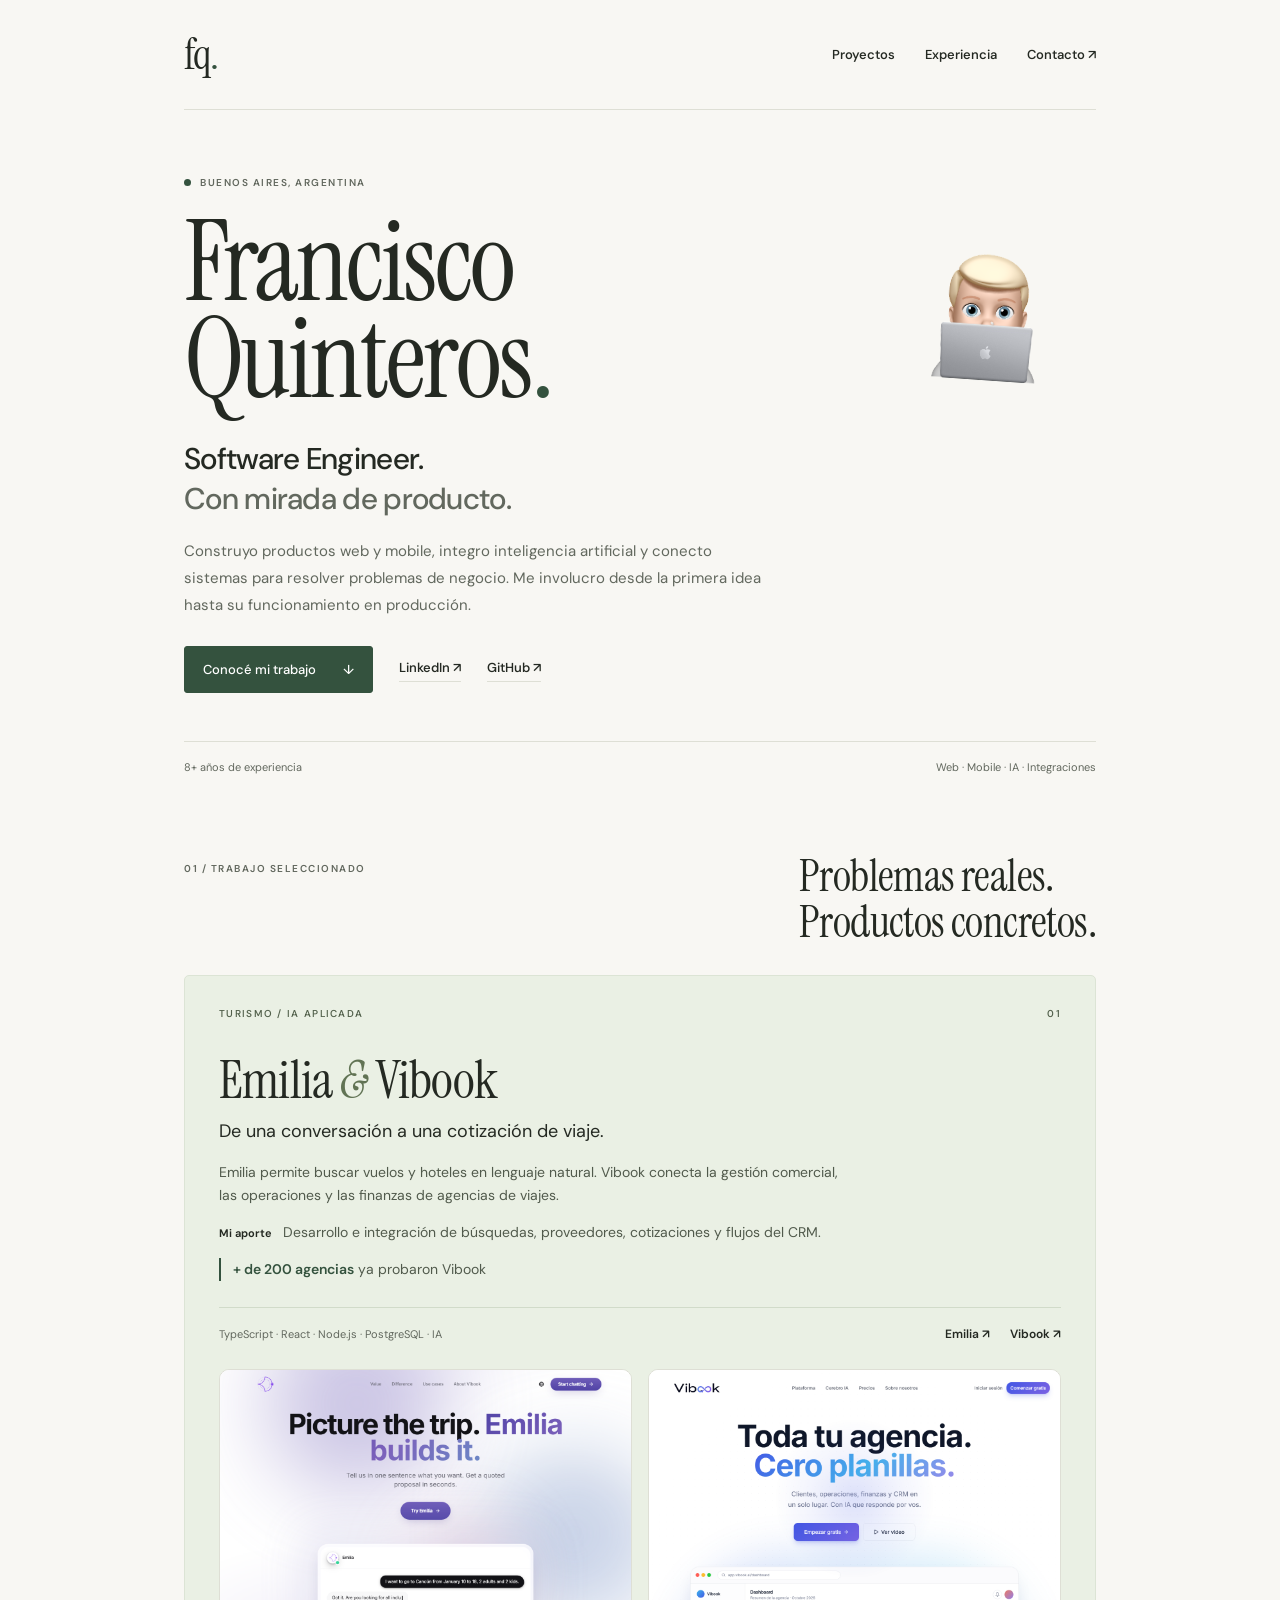
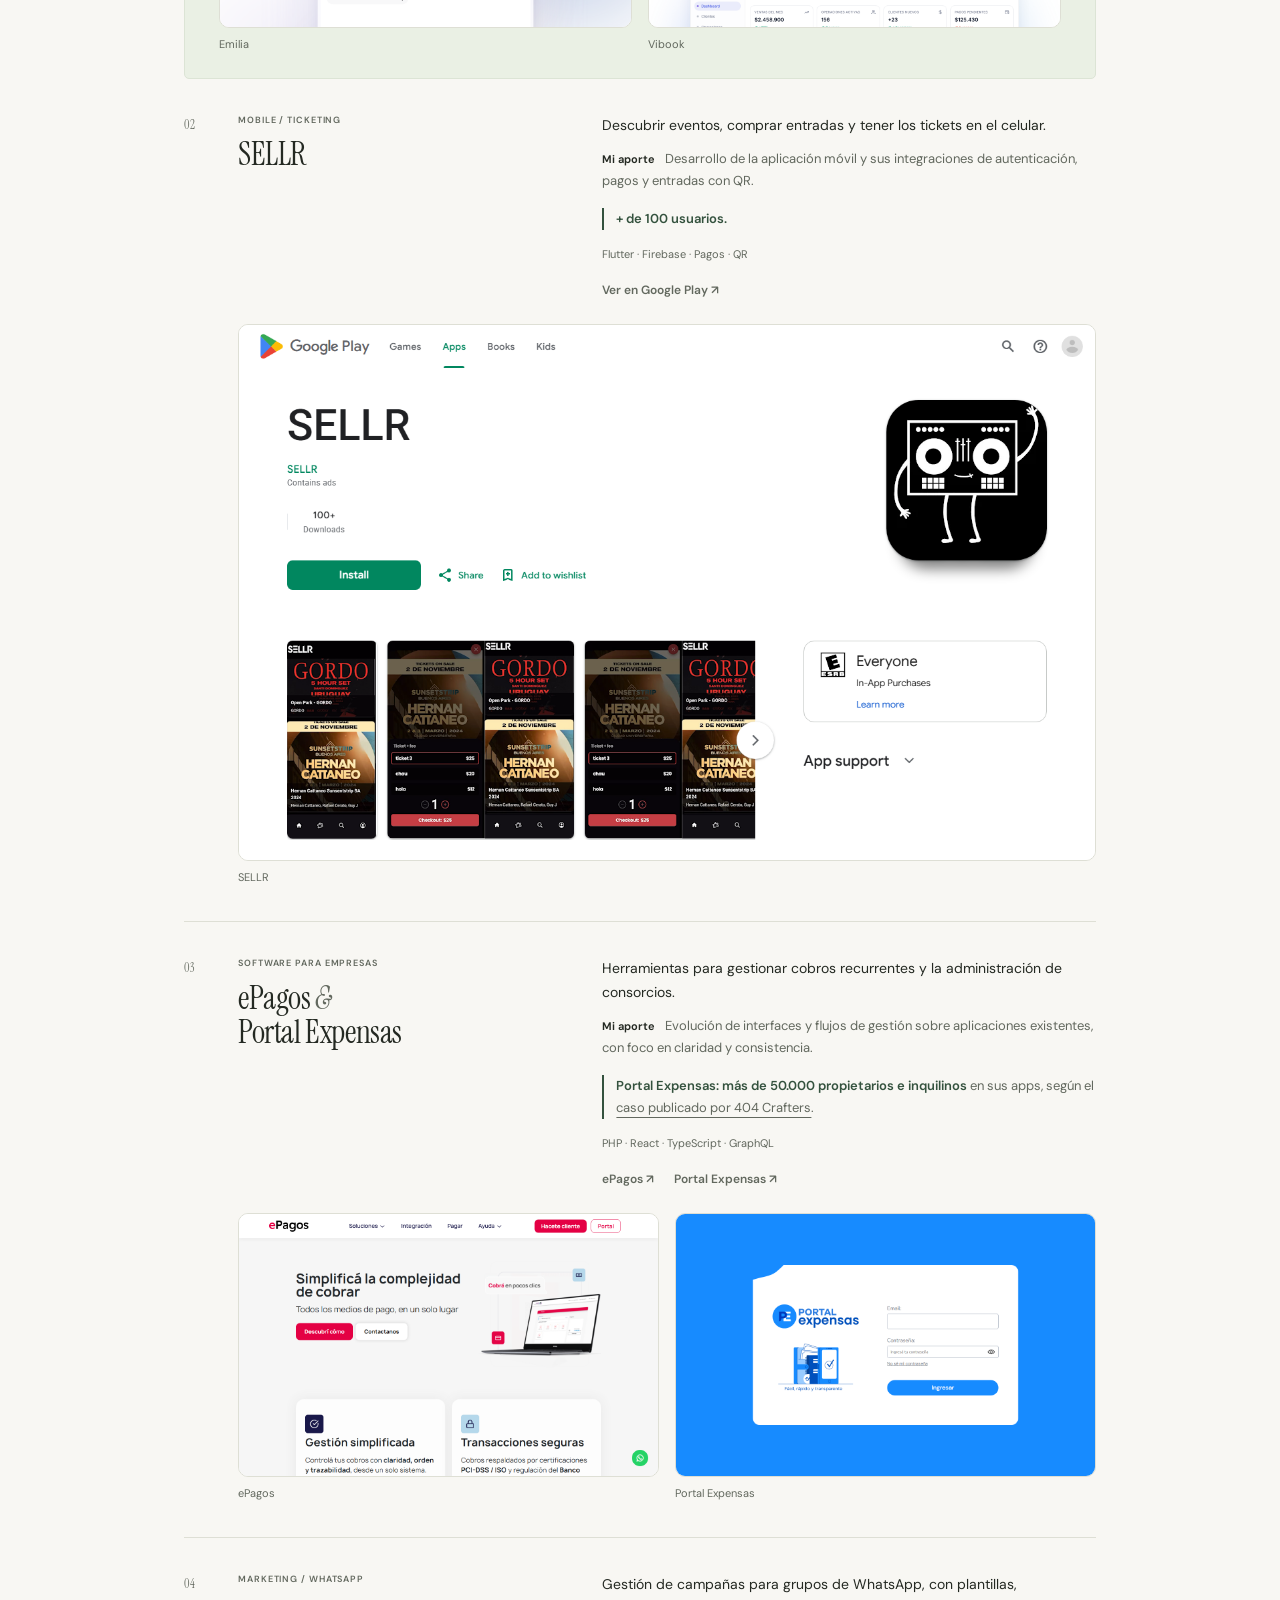
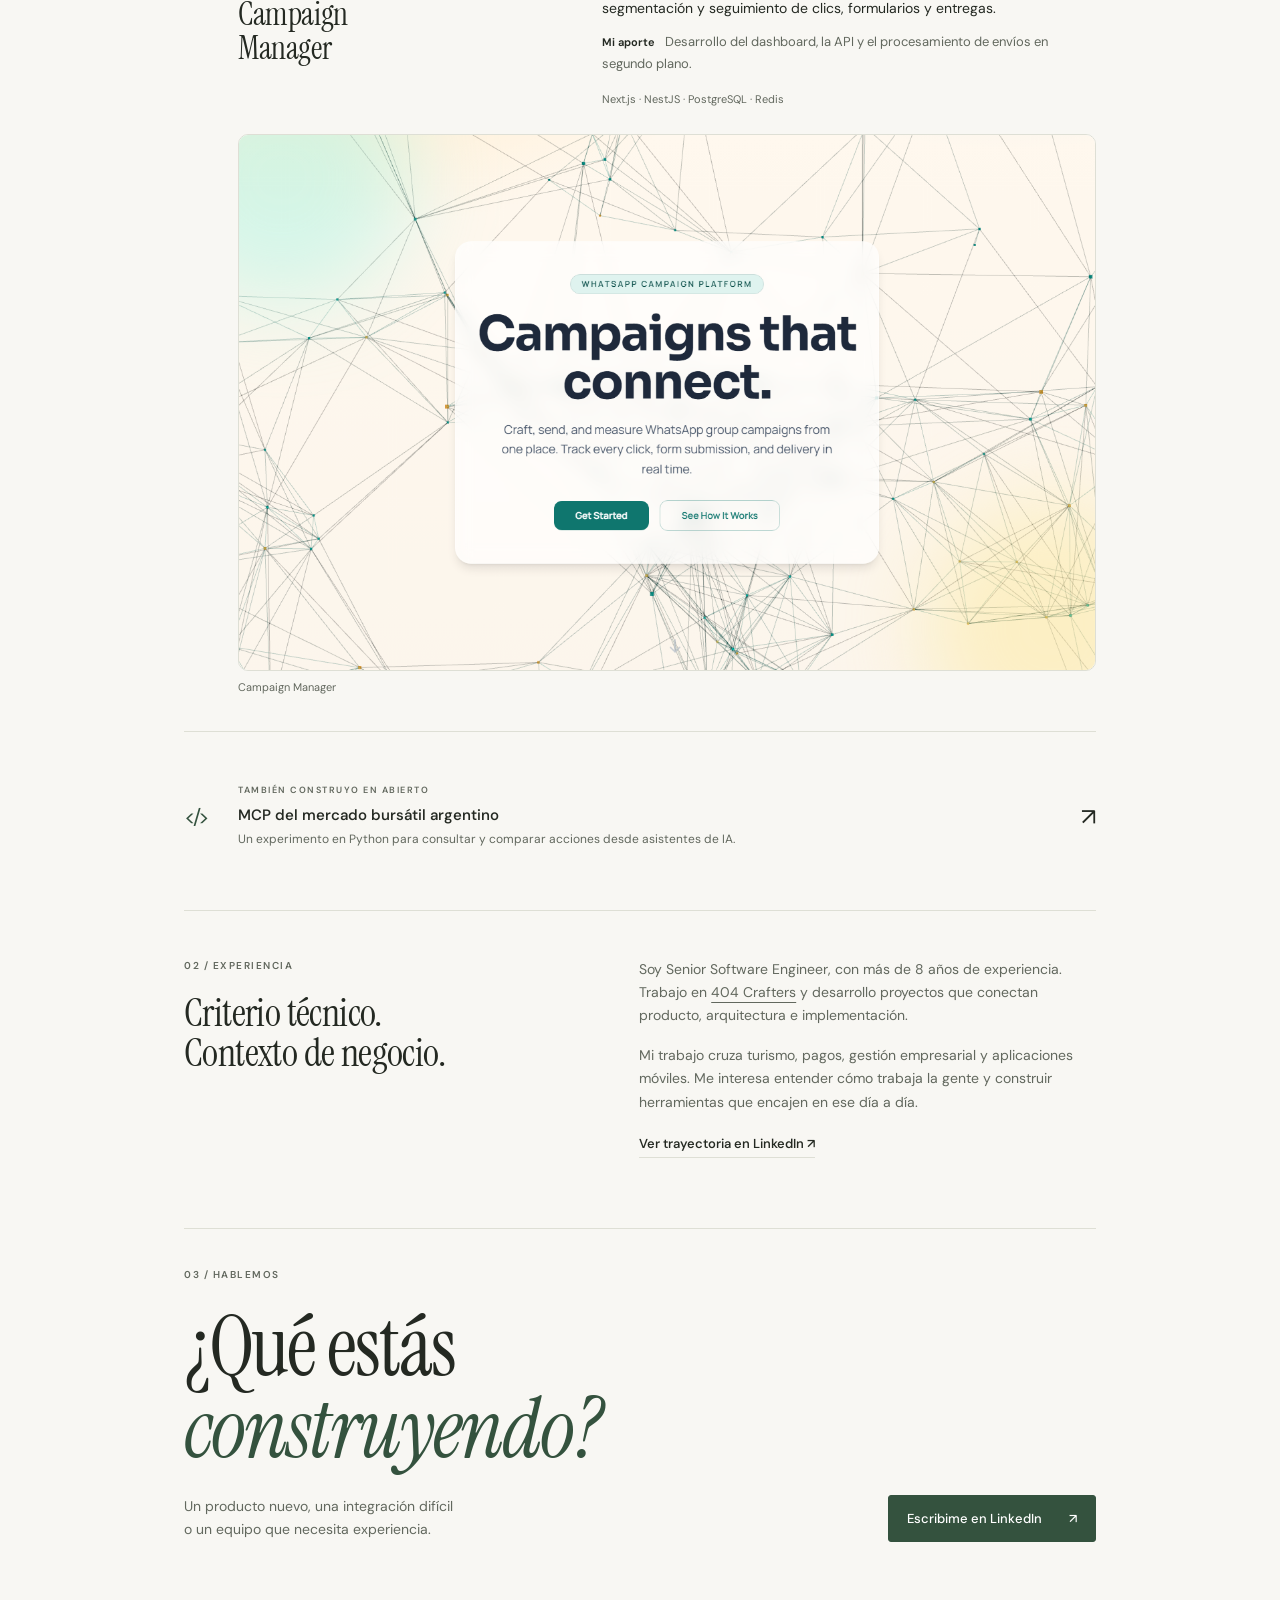
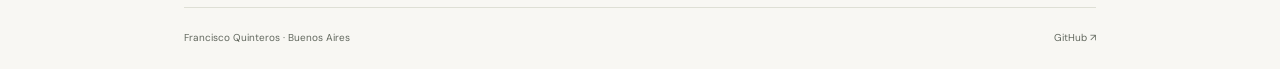
==== index.html @ 60f63e82 "content: update SELLR and Vibook adoption figures" ====
<!doctype html>
<html lang="es-AR">
<head>
  <meta charset="utf-8">
  <meta name="viewport" content="width=device-width, initial-scale=1">
  <meta name="facebook-domain-verification" content="v795szyqsg3tusw31yyqe8997yycjq">
  <title>Francisco Quinteros — Software Engineer</title>
  <meta name="description" content="Senior Software Engineer en Buenos Aires. Productos web y mobile, inteligencia artificial e integraciones. Conocé mi trabajo en turismo, pagos y automatización.">
  <meta name="theme-color" content="#f8f7f3">
  <link rel="canonical" href="https://www.franciscoquinteros.com/">
  <meta property="og:type" content="website">
  <meta property="og:locale" content="es_AR">
  <meta property="og:title" content="Francisco Quinteros — Ingeniería con mirada de producto">
  <meta property="og:description" content="Construyo productos web y mobile, integro IA y conecto sistemas. Desde Buenos Aires, Argentina.">
  <meta property="og:url" content="https://www.franciscoquinteros.com/">
  <meta property="og:image" content="https://www.franciscoquinteros.com/images/Image.png">
  <meta property="og:image:alt" content="Avatar de Francisco Quinteros detrás de una computadora">
  <meta name="twitter:card" content="summary">
  <meta name="twitter:title" content="Francisco Quinteros — Software Engineer">
  <meta name="twitter:description" content="Ingeniería con mirada de producto. Web, mobile, IA e integraciones.">
  <meta name="twitter:image" content="https://www.franciscoquinteros.com/images/Image.png">
  <link rel="icon" href="images/Image.png" type="image/png">
  <link rel="preconnect" href="https://fonts.googleapis.com">
  <link rel="preconnect" href="https://fonts.gstatic.com" crossorigin>
  <link href="https://fonts.googleapis.com/css2?family=DM+Sans:wght@400;450;500;550;600;650;700&family=Instrument+Serif:ital@0;1&display=swap" rel="stylesheet">
  <link rel="stylesheet" href="css/portfolio.css">
  <script type="application/ld+json">
    {
      "@context": "https://schema.org",
      "@type": "Person",
      "name": "Francisco Quinteros",
      "url": "https://www.franciscoquinteros.com/",
      "jobTitle": "Senior Software Engineer",
      "sameAs": ["https://github.com/franciscoquinteros", "https://www.linkedin.com/in/francisco-quinteros/"],
      "knowsAbout": ["Software engineering", "Web development", "Mobile development", "Artificial intelligence", "API integration"]
    }
  </script>
</head>
<body>
  <a class="skip-link" href="#contenido">Saltar al contenido</a>
  <div class="site-shell">
    <header class="site-header">
      <a class="monogram" href="#contenido" aria-label="Francisco Quinteros, inicio">fq<span>.</span></a>
      <nav aria-label="Navegación principal">
        <a href="#proyectos">Proyectos</a>
        <a href="#experiencia">Experiencia</a>
        <a href="#contacto">Contacto <span aria-hidden="true">↗</span></a>
      </nav>
    </header>
    <main id="contenido">
      <section class="intro" aria-labelledby="nombre">
        <div class="eyebrow"><span class="location-dot" aria-hidden="true"></span> Buenos Aires, Argentina</div>
        <div class="intro-title">
          <h1 id="nombre">Francisco <br>Quinteros<span class="accent">.</span></h1>
          <img class="avatar" src="images/Image.png" alt="Mi avatar, trabajando detrás de una computadora" width="170" height="170" fetchpriority="high">
        </div>
        <p class="intro-role">Software Engineer.<br><span>Con mirada de producto.</span></p>
        <p class="intro-description">Construyo productos web y mobile, integro inteligencia artificial y conecto sistemas para resolver problemas de negocio. Me involucro desde la primera idea hasta su funcionamiento en producción.</p>
        <div class="intro-links">
          <a class="button" href="#proyectos">Conocé mi trabajo <span aria-hidden="true">↓</span></a>
          <a class="text-link" href="https://www.linkedin.com/in/francisco-quinteros/">LinkedIn <span aria-hidden="true">↗</span></a>
          <a class="text-link" href="https://github.com/franciscoquinteros">GitHub <span aria-hidden="true">↗</span></a>
        </div>
        <div class="intro-footer"><span>8+ años de experiencia</span><span>Web · Mobile · IA · Integraciones</span></div>
      </section>
      <section id="proyectos" class="section" aria-labelledby="proyectos-titulo">
        <div class="section-heading"><p class="eyebrow">01 / Trabajo seleccionado</p><h2 id="proyectos-titulo">Problemas reales.<br>Productos concretos.</h2></div>
        <article class="featured-project" aria-labelledby="emilia-titulo">
          <div class="project-kicker"><span>Turismo / IA aplicada</span><span>01</span></div>
          <h3 id="emilia-titulo">Emilia <span class="ampersand">&</span> Vibook</h3>
          <p class="project-lead">De una conversación a una cotización de viaje.</p>
          <p>Emilia permite buscar vuelos y hoteles en lenguaje natural. Vibook conecta la gestión comercial, las operaciones y las finanzas de agencias de viajes.</p>
          <p class="contribution"><strong>Mi aporte</strong> Desarrollo e integración de búsquedas, proveedores, cotizaciones y flujos del CRM.</p>
          <p class="project-metric"><strong>+ de 200 agencias</strong> ya probaron Vibook</p>
          <div class="project-bottom"><span class="stack">TypeScript · React · Node.js · PostgreSQL · IA</span><div class="project-links"><a href="https://emilia.vibook.ai/">Emilia <span aria-hidden="true">↗</span></a><a href="https://vibook.ai/">Vibook <span aria-hidden="true">↗</span></a></div></div>
        <div class="product-gallery"><figure><a href="images/products/emilia.png" aria-label="Ampliar imagen de Emilia"><img src="images/products/emilia.png" alt="Página pública de Emilia, asistente de viajes" width="1280" height="800" loading="lazy" decoding="async"></a><figcaption>Emilia</figcaption></figure><figure><a href="images/products/vibook.png" aria-label="Ampliar imagen de Vibook"><img src="images/products/vibook.png" alt="Página pública de Vibook y presentación de su CRM" width="1280" height="800" loading="lazy" decoding="async"></a><figcaption>Vibook</figcaption></figure></div>
        </article>
        <article class="project-row" aria-labelledby="sellr-titulo">
          <div class="project-index" aria-hidden="true">02</div>
          <div class="project-name"><p class="eyebrow">Mobile / Ticketing</p><h3 id="sellr-titulo">SELLR</h3></div>
          <div class="project-copy">
            <p>Descubrir eventos, comprar entradas y tener los tickets en el celular.</p>
            <p class="contribution"><strong>Mi aporte</strong> Desarrollo de la aplicación móvil y sus integraciones de autenticación, pagos y entradas con QR.</p>
            <p class="project-metric"><strong>+ de 100 usuarios.</strong></p>
            <p class="stack">Flutter · Firebase · Pagos · QR</p>
            <div class="project-links"><a href="https://play.google.com/store/apps/details?id=com.sellrnow.sellr">Ver en Google Play <span aria-hidden="true">↗</span></a></div>
          </div>
        <div class="product-gallery"><figure><a href="images/products/sellr.png" aria-label="Ampliar imagen de SELLR"><img src="images/products/sellr.png" alt="Ficha oficial de SELLR con capturas de eventos y compra de entradas" width="1280" height="800" loading="lazy" decoding="async"></a><figcaption>SELLR</figcaption></figure></div>
        </article>
        <article class="project-row" aria-labelledby="pagos-titulo">
          <div class="project-index" aria-hidden="true">03</div>
          <div class="project-name"><p class="eyebrow">Software para empresas</p><h3 id="pagos-titulo">ePagos <span class="small-amp">&</span> <br>Portal Expensas</h3></div>
          <div class="project-copy">
            <p>Herramientas para gestionar cobros recurrentes y la administración de consorcios.</p>
            <p class="contribution"><strong>Mi aporte</strong> Evolución de interfaces y flujos de gestión sobre aplicaciones existentes, con foco en claridad y consistencia.</p>
            <p class="project-metric"><strong>Portal Expensas: más de 50.000 propietarios e inquilinos</strong> en sus apps, según el <a href="https://www.proyecto404.com/portfolio/portal-expensas/">caso publicado por 404 Crafters</a>.</p>
            <p class="stack">PHP · React · TypeScript · GraphQL</p>
            <div class="project-links"><a href="https://www.epagos.com/">ePagos <span aria-hidden="true">↗</span></a><a href="https://app.portalexpensas.com/">Portal Expensas <span aria-hidden="true">↗</span></a></div>
          </div>
        <div class="product-gallery"><figure><a href="images/products/epagos.png" aria-label="Ampliar imagen de ePagos"><img src="images/products/epagos.png" alt="Página pública de ePagos y su plataforma de cobros" width="1280" height="800" loading="lazy" decoding="async"></a><figcaption>ePagos</figcaption></figure><figure><a href="images/products/portal.png" aria-label="Ampliar imagen de Portal Expensas"><img src="images/products/portal.png" alt="Pantalla de acceso de Portal Expensas" width="1280" height="800" loading="lazy" decoding="async"></a><figcaption>Portal Expensas</figcaption></figure></div>
        </article>
        <article class="project-row" aria-labelledby="campaign-titulo">
          <div class="project-index" aria-hidden="true">04</div>
          <div class="project-name"><p class="eyebrow">Marketing / WhatsApp</p><h3 id="campaign-titulo">Campaign <br>Manager</h3></div>
          <div class="project-copy"><p>Gestión de campañas para grupos de WhatsApp, con plantillas, segmentación y seguimiento de clics, formularios y entregas.</p><p class="contribution"><strong>Mi aporte</strong> Desarrollo del dashboard, la API y el procesamiento de envíos en segundo plano.</p><p class="stack">Next.js · NestJS · PostgreSQL · Redis</p></div>
        <div class="product-gallery"><figure><a href="images/products/campaign.png" aria-label="Ampliar imagen de Campaign Manager"><img src="images/products/campaign.png" alt="Página de presentación de Campaign Manager ejecutada en una copia local" width="1280" height="800" loading="lazy" decoding="async"></a><figcaption>Campaign Manager</figcaption></figure></div>
        </article>
        <a class="open-source" href="https://github.com/franciscoquinteros/mcp-mercado-bursatil-argentino">
          <span class="code-mark" aria-hidden="true">&lt;/&gt;</span><span><span class="eyebrow">También construyo en abierto</span><strong>MCP del mercado bursátil argentino</strong><span class="oss-description">Un experimento en Python para consultar y comparar acciones desde asistentes de IA.</span></span><span class="oss-arrow" aria-hidden="true">↗</span>
        </a>
      </section>
      <section id="experiencia" class="section experience" aria-labelledby="experiencia-titulo">
        <div><p class="eyebrow">02 / Experiencia</p><h2 id="experiencia-titulo">Criterio técnico.<br>Contexto de negocio.</h2></div>
        <div class="experience-copy"><p>Soy Senior Software Engineer, con más de 8 años de experiencia. Trabajo en <a href="https://www.linkedin.com/company/404-crafters/">404 Crafters</a> y desarrollo proyectos que conectan producto, arquitectura e implementación.</p><p>Mi trabajo cruza turismo, pagos, gestión empresarial y aplicaciones móviles. Me interesa entender cómo trabaja la gente y construir herramientas que encajen en ese día a día.</p><a class="text-link" href="https://www.linkedin.com/in/francisco-quinteros/">Ver trayectoria en LinkedIn <span aria-hidden="true">↗</span></a></div>
      </section>
      <section id="contacto" class="section contact" aria-labelledby="contacto-titulo">
        <p class="eyebrow">03 / Hablemos</p>
        <h2 id="contacto-titulo">¿Qué estás<br><em>construyendo?</em></h2>
        <div class="contact-bottom"><p>Un producto nuevo, una integración difícil<br>o un equipo que necesita experiencia.</p><a class="button" href="https://www.linkedin.com/in/francisco-quinteros/">Escribime en LinkedIn <span aria-hidden="true">↗</span></a></div>
      </section>
    </main>
    <footer class="site-footer"><span>Francisco Quinteros · Buenos Aires</span><a href="https://github.com/franciscoquinteros">GitHub <span aria-hidden="true">↗</span></a></footer>
  </div>
</body>
</html>
---- css/portfolio.css ----
:root {
  color-scheme: light;
  --paper: #f8f7f3;
  --ink: #242922;
  --muted: #62685e;
  --line: #dedfd5;
  --accent: #34523e;
  --wash: #eaf0e4;
  --serif: "Instrument Serif", Georgia, serif;
  --sans: "DM Sans", system-ui, sans-serif;
}
* { box-sizing: border-box; }
html { scroll-behavior: smooth; scroll-padding-top: 30px; }
body { margin: 0; background: var(--paper); color: var(--ink); font: 16px/1.65 var(--sans); -webkit-font-smoothing: antialiased; }
::selection { background: #d2e1c5; color: var(--ink); }
a { color: inherit; text-underline-offset: 5px; }
a:hover { color: var(--accent); }
a:focus-visible { outline: 2px solid var(--accent); outline-offset: 6px; border-radius: 2px; }
h1, h2, h3, p { margin: 0; }
h1, h2, h3 { font-weight: 400; }
.site-shell { max-width: 1000px; padding: 0 44px; margin: 0 auto; }
.site-header { display: flex; align-items: center; justify-content: space-between; min-height: 110px; border-bottom: 1px solid var(--line); }
.monogram { font: 42px/1 var(--serif); letter-spacing: -2px; text-decoration: none; }
.monogram span, .accent { color: var(--accent); }
nav { display: flex; gap: 30px; font-size: 13px; font-weight: 550; }
nav a { text-decoration: none; }
nav a:hover { text-decoration: underline; }
.skip-link { position: absolute; top: -100px; left: 20px; padding: 12px 20px; background: var(--ink); color: white; z-index: 10; }
.skip-link:focus { top: 12px; color: white; }
.intro { padding: 65px 0 0; }
.eyebrow { font-size: 10px; line-height: 1.5; font-weight: 600; letter-spacing: 1.5px; text-transform: uppercase; color: var(--muted); }
.intro > .eyebrow { display: flex; align-items: center; gap: 9px; }
.location-dot { width: 7px; height: 7px; background: #34523e; border-radius: 50%; }
.intro-title { display: flex; justify-content: space-between; align-items: center; gap: 30px; margin-top: 24px; }
h1 { font: clamp(78px, 10vw, 112px)/.87 var(--serif); letter-spacing: -3px; }
.avatar { width: 160px; height: 160px; object-fit: contain; margin-right: 28px; transform: rotate(4deg); }
.intro-role { margin-top: 30px; font-size: clamp(23px, 3.5vw, 30px); line-height: 1.35; letter-spacing: -.7px; font-weight: 500; }
.intro-role span { color: var(--muted); }
.intro-description { max-width: 580px; margin-top: 18px; color: var(--muted); font-size: 15px; line-height: 1.8; }
.intro-links { display: flex; align-items: center; flex-wrap: wrap; gap: 26px; margin-top: 27px; font-size: 13px; }
.button { display: inline-flex; justify-content: space-between; align-items: center; gap: 27px; min-height: 46px; padding: 12px 18px; border: 1px solid var(--accent); border-radius: 3px; background: var(--accent); color: white; font-size: 13px; font-weight: 500; text-decoration: none; transition: background .18s ease; }
.button:hover { color: white; background: #253d2d; }
.button:focus-visible { outline-offset: 4px; }
.text-link { font-size: 13px; font-weight: 550; text-decoration: none; border-bottom: 1px solid var(--line); padding-bottom: 3px; }
.text-link:hover { border-bottom-color: var(--accent); }
.intro-footer { display: flex; justify-content: space-between; gap: 16px; border-top: 1px solid var(--line); margin-top: 48px; padding-top: 16px; font-size: 11px; color: var(--muted); }
.section { padding-top: 78px; }
.section-heading { display: flex; justify-content: space-between; align-items: flex-start; gap: 35px; margin-bottom: 30px; }
.section-heading > .eyebrow { padding-top: 7px; }
h2 { font: 44px/1.03 var(--serif); letter-spacing: -.6px; }
.featured-project { background: var(--wash); border: 1px solid #dce4d5; border-radius: 5px; padding: 30px 34px 25px; }
.project-kicker { display: flex; justify-content: space-between; color: #52604b; font-size: 10px; font-weight: 550; text-transform: uppercase; letter-spacing: 1.3px; }
.featured-project h3 { margin-top: 28px; font: 53px/1.1 var(--serif); letter-spacing: -.8px; }
.ampersand { color: #617354; font-style: italic; }
.featured-project .project-lead { font-size: 18px; margin-top: 8px; color: var(--ink); }
.featured-project > p:not(.project-lead) { font-size: 14px; max-width: 640px; margin-top: 14px; color: #515a4c; }
.contribution strong { font-size: 11px; font-weight: 650; color: var(--ink); margin-right: 7px; }
.project-bottom { display: flex; justify-content: space-between; gap: 20px; border-top: 1px solid #d1dbc9; margin-top: 26px; padding-top: 17px; align-items: center; }
.stack { font-size: 11px; line-height: 1.8; color: var(--muted); }
.project-links { display: flex; flex-shrink: 0; gap: 20px; font-size: 12px; font-weight: 600; }
.project-links a { text-decoration: none; }
.project-links a:hover { text-decoration: underline; }
.project-row { display: grid; grid-template-columns: 30px 1fr 1.45fr; gap: 24px; padding: 35px 0; border-bottom: 1px solid var(--line); }
.project-index { font: 12px/1.5 var(--serif); color: var(--muted); padding-top: 2px; }
.project-name .eyebrow { font-size: 9px; letter-spacing: .9px; margin-bottom: 11px; }
.project-name h3 { font: 32px/1.06 var(--serif); letter-spacing: -.4px; }
.small-amp { font-style: italic; color: var(--muted); }
.project-copy { font-size: 14px; line-height: 1.7; color: var(--muted); }
.project-copy > p:first-child { color: var(--ink); }
.project-copy .contribution { margin-top: 10px; font-size: 13px; }
.project-copy .stack { margin-top: 15px; }
.project-metric { border-left: 2px solid var(--accent); padding-left: 12px; margin-top: 16px; font-size: 13px; }
.project-metric strong { color: var(--accent); font-weight: 600; }
.project-copy .project-links { margin-top: 15px; flex-wrap: wrap; }
.project-note { margin-top: 15px; font-size: 11px; color: var(--muted); }
.open-source { display: flex; align-items: center; gap: 23px; margin-top: 28px; padding: 24px 0; text-decoration: none; }
.code-mark { font-size: 21px; letter-spacing: -3px; color: var(--accent); min-width: 31px; }
.open-source .eyebrow { display: block; font-size: 9px; margin-bottom: 5px; }
.open-source strong { display: block; font-size: 15px; font-weight: 550; }
.oss-description { display: block; color: var(--muted); font-size: 12px; margin-top: 3px; }
.oss-arrow { margin-left: auto; font-size: 24px; }
.open-source:hover strong { text-decoration: underline; text-underline-offset: 4px; }
.experience { display: grid; grid-template-columns: 1fr 1.15fr; gap: 58px; border-top: 1px solid var(--line); padding-top: 47px; margin-top: 36px; }
.experience h2 { margin-top: 20px; font-size: 39px; }
.experience-copy { font-size: 14px; color: var(--muted); }
.experience-copy p + p { margin-top: 17px; }
.experience-copy .text-link { display: inline-block; margin-top: 19px; color: var(--ink); }
.contact { border-top: 1px solid var(--line); margin-top: 70px; padding-top: 38px; }
.contact h2 { margin-top: 24px; font-size: clamp(65px, 8vw, 84px); line-height: .98; letter-spacing: -2px; }
.contact h2 em { color: var(--accent); font-weight: 400; }
.contact-bottom { display: flex; align-items: center; justify-content: space-between; gap: 24px; margin-top: 24px; }
.contact-bottom p { font-size: 14px; color: var(--muted); }
.site-footer { display: flex; justify-content: space-between; gap: 20px; padding: 22px 0; margin-top: 65px; border-top: 1px solid var(--line); font-size: 10px; color: var(--muted); }
.site-footer a { text-decoration: none; }
@media (max-width: 700px) {
  .site-shell { padding: 0 25px; }
  .site-header { min-height: 86px; }
  nav { gap: 18px; font-size: 12px; }
  .intro { padding-top: 43px; }
  .intro-title { gap: 10px; }
  h1 { font-size: 84px; }
  .avatar { width: 104px; height: 104px; margin-right: 0; }
  .section { padding-top: 56px; }
  .section-heading { display: block; }
  .section-heading h2 { margin-top: 17px; }
  h2 { font-size: 40px; }
  .featured-project { padding: 24px; }
  .featured-project h3 { font-size: 46px; }
  .project-bottom { flex-direction: column; align-items: flex-start; gap: 13px; }
  .project-row { grid-template-columns: 20px 1fr; gap: 12px; padding: 28px 0; }
  .project-copy { grid-column: 2; }
  .project-name h3 br { display: none; }
  .experience { grid-template-columns: 1fr; gap: 24px; padding-top: 38px; }
  .contact { margin-top: 48px; padding-top: 33px; }
  .contact-bottom { flex-direction: column; align-items: flex-start; gap: 25px; }
  .open-source { gap: 15px; }
}
@media (max-width: 430px) {
  .site-shell { padding: 0 20px; }
  nav { gap: 15px; font-size: 11px; }
  .monogram { font-size: 35px; }
  h1 { font-size: clamp(63px, 18vw, 77px); letter-spacing: -2px; }
  .intro-title { position: relative; }
  .avatar { position: absolute; right: 0; top: -54px; width: 58px; height: 58px; }
  .intro-links { gap: 19px; }
  .intro-footer { flex-direction: column; gap: 3px; margin-top: 35px; }
  .featured-project { padding: 23px 20px; }
  .featured-project h3 { font-size: 43px; }
  .featured-project .project-lead { font-size: 17px; }
  .project-row { column-gap: 8px; }
  .project-name h3 { font-size: 29px; }
  .contact h2 { font-size: 63px; }
  .oss-description { font-size: 11px; }
}
@media (prefers-reduced-motion: reduce) {
  html { scroll-behavior: auto; }
  *, *::before, *::after { transition: none !important; animation: none !important; }
}
@media print {
  body { font-size: 11px; background: white; }
  .site-shell { max-width: none; padding: 0; }
  .site-header, .intro-links, .avatar, .contact, .site-footer { display: none; }
  .intro { padding-top: 0; }
  h1 { font-size: 50px; }
  h1 br { display: none; }
  .intro-role { font-size: 20px; margin-top: 12px; }
  .intro-description { max-width: none; font-size: 12px; margin-top: 10px; }
  .intro-footer { margin-top: 18px; }
  .section { padding-top: 28px; }
  .section-heading h2 { font-size: 28px; }
  .featured-project { background: white; padding: 18px; break-inside: avoid; }
  .featured-project h3 { font-size: 35px; margin-top: 12px; }
  .project-row { padding: 20px 0; break-inside: avoid; }
  .project-name h3 { font-size: 25px; }
  .experience { margin-top: 20px; gap: 25px; break-inside: avoid; }
  .experience h2 { font-size: 29px; }
  a { text-decoration: none; }
}

/* Product images retain their full frame and can be opened at original size. */
.product-gallery { display: grid; grid-template-columns: repeat(auto-fit, minmax(min(100%, 270px), 1fr)); gap: 16px; margin-top: 24px; min-width: 0; }
.project-row > .product-gallery { grid-column: 2 / -1; margin-top: 0; }
.product-gallery figure { margin: 0; min-width: 0; }
.product-gallery a { display: block; border: 1px solid var(--line); border-radius: 10px; overflow: hidden; background: white; }
.product-gallery img { display: block; width: 100%; height: auto; aspect-ratio: 8 / 5; object-fit: contain; }
.product-gallery figcaption { margin-top: 7px; font-size: 11px; color: var(--muted); }
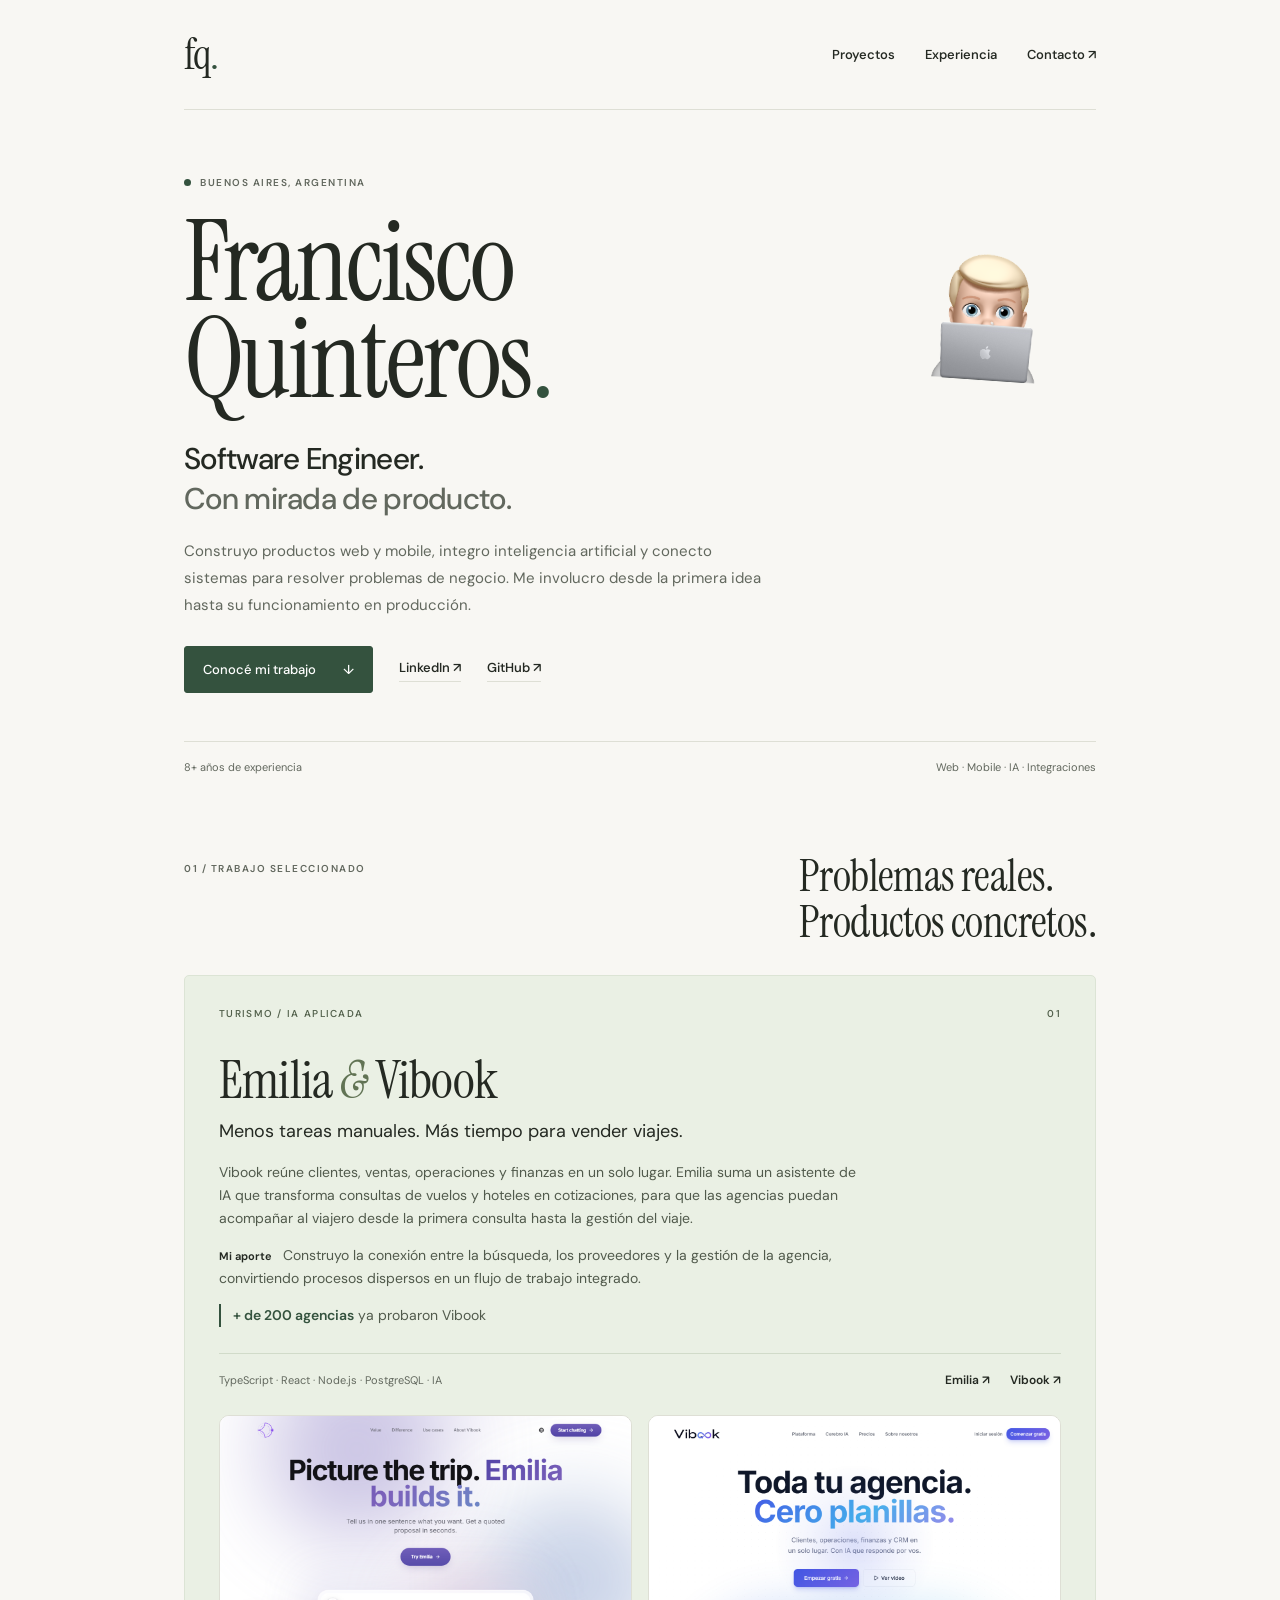
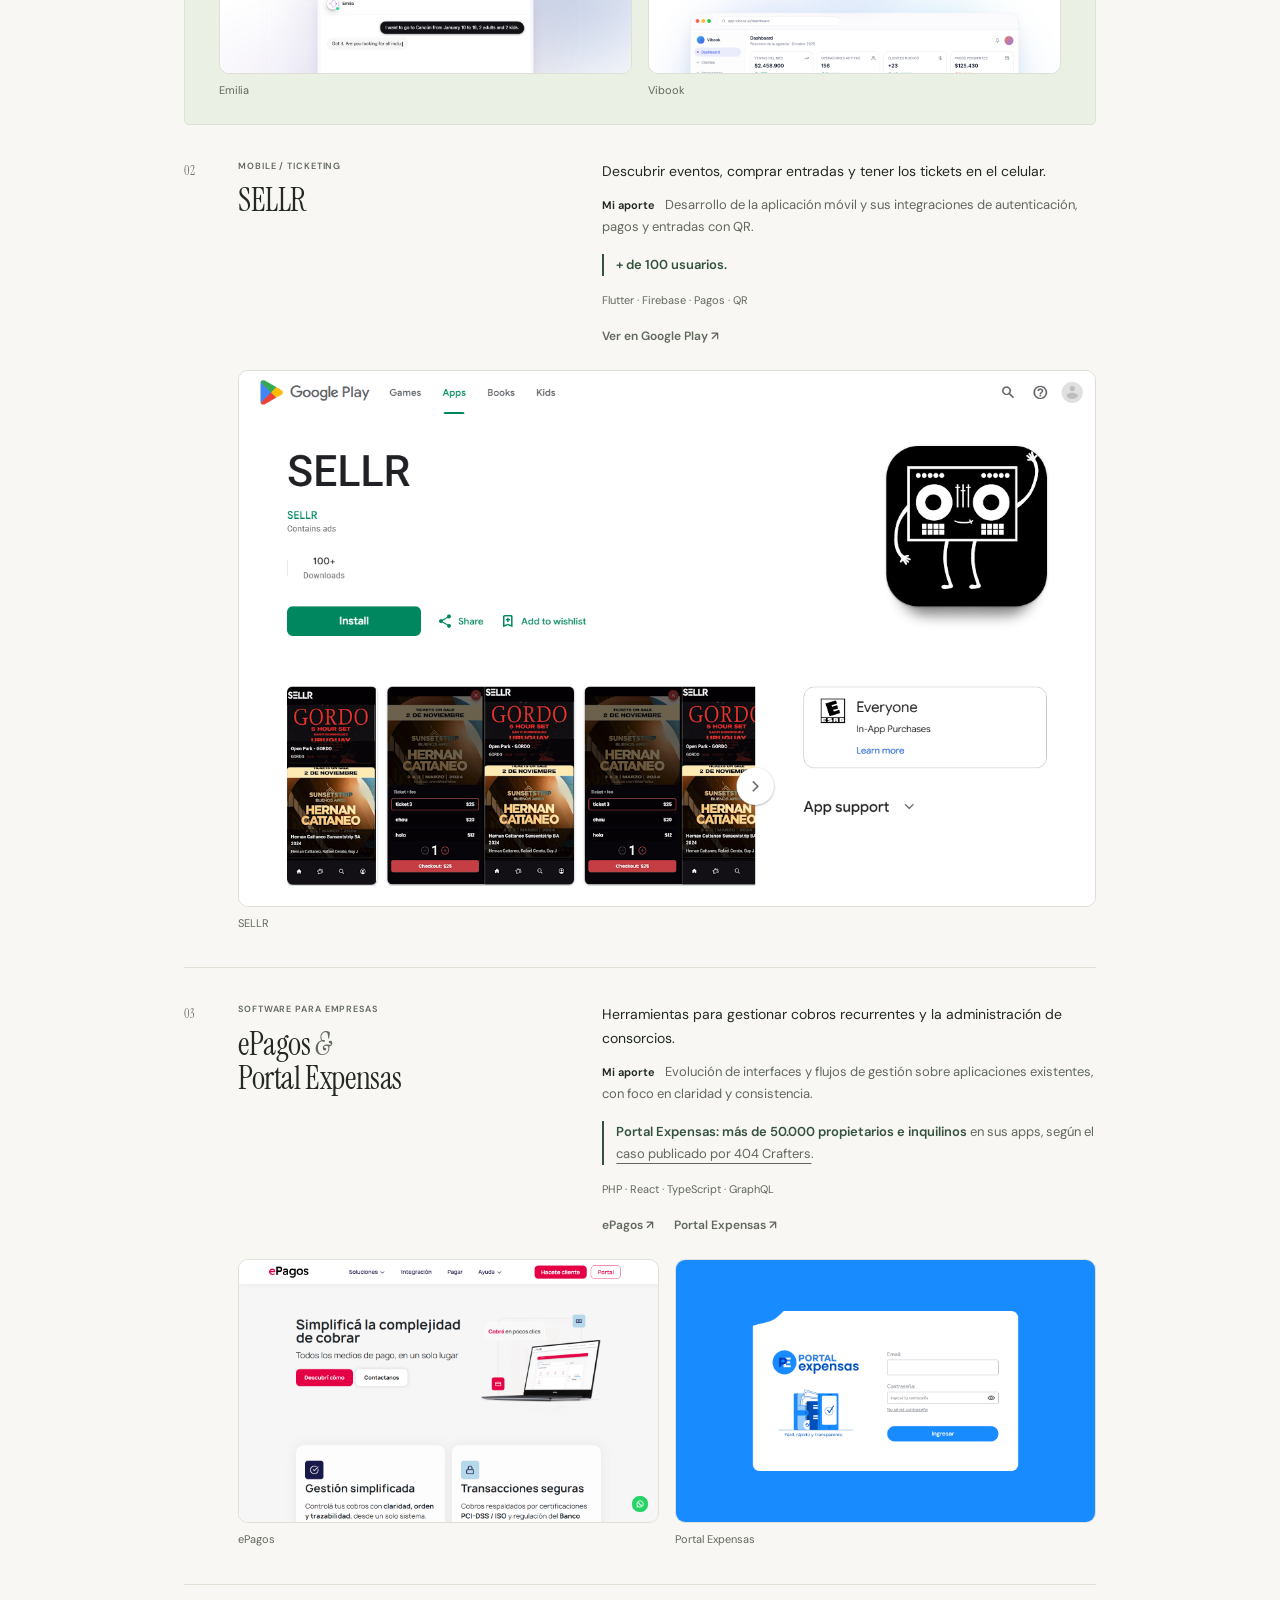
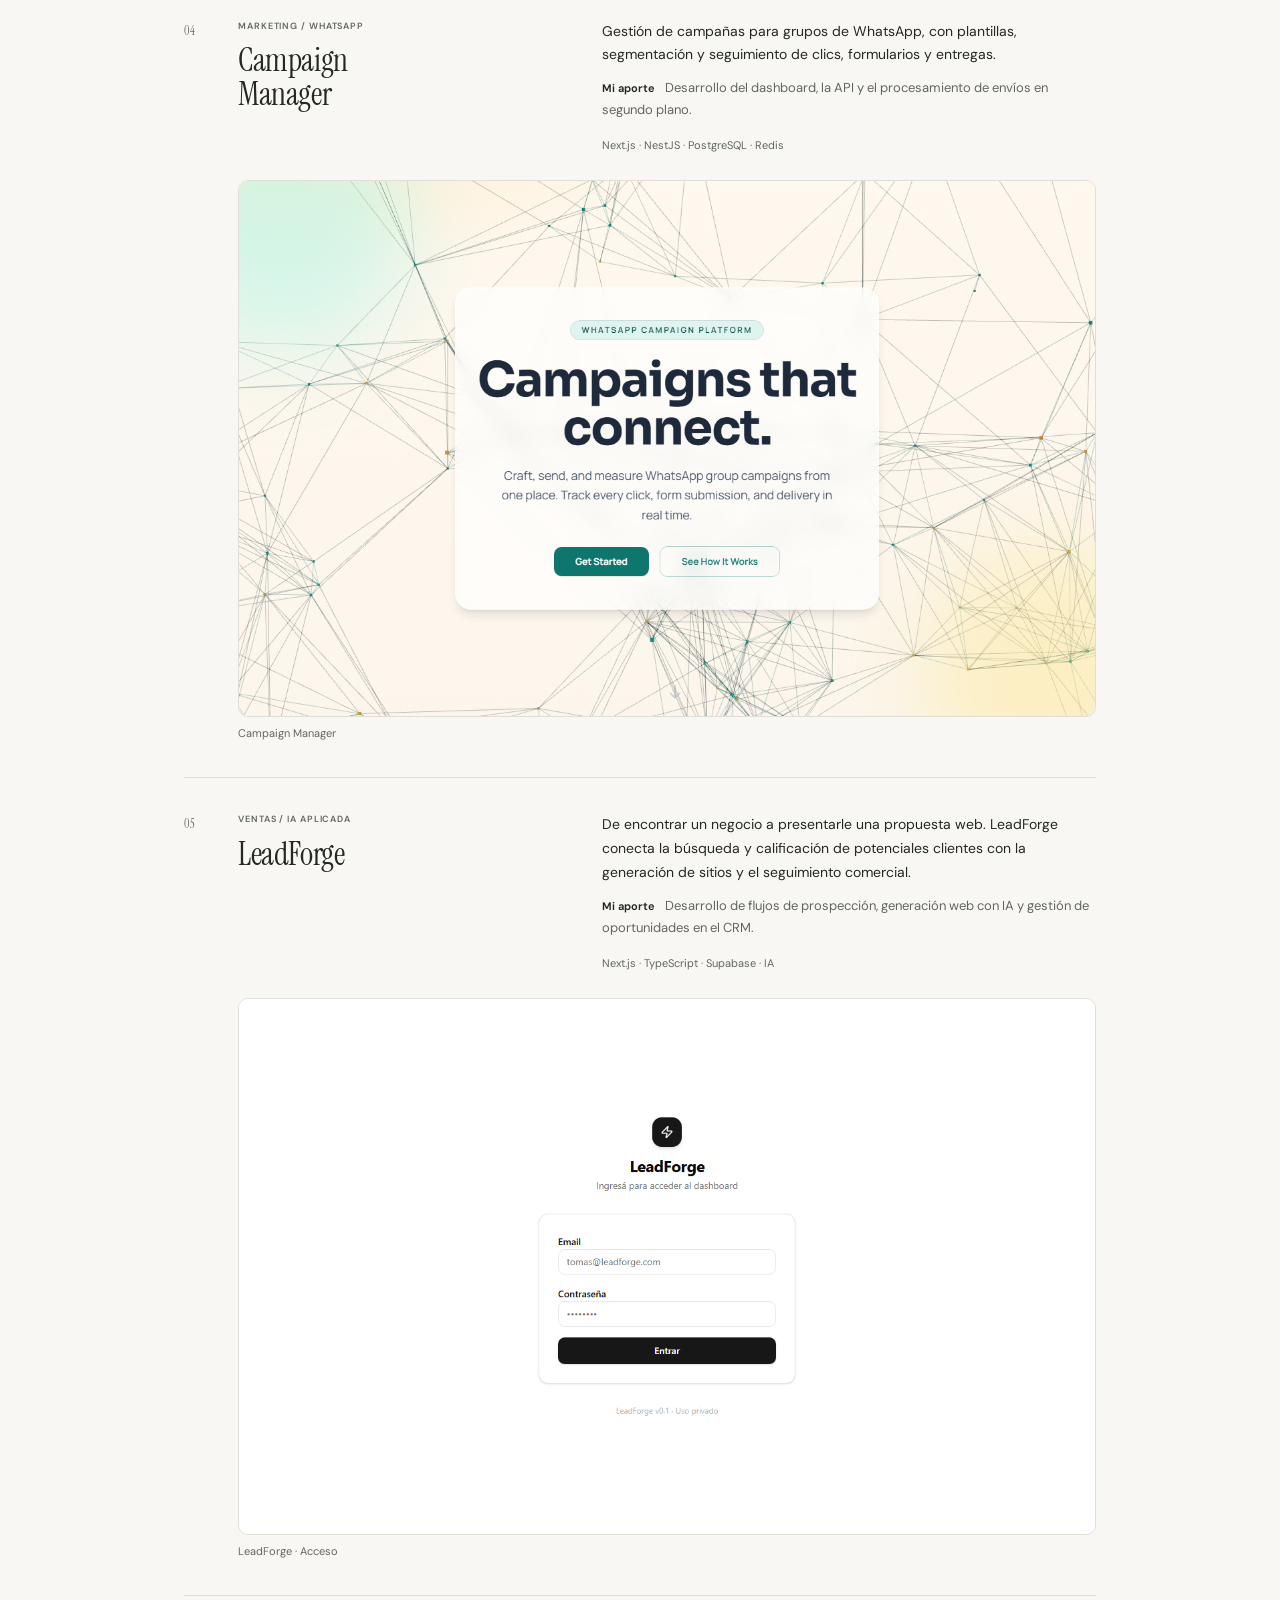
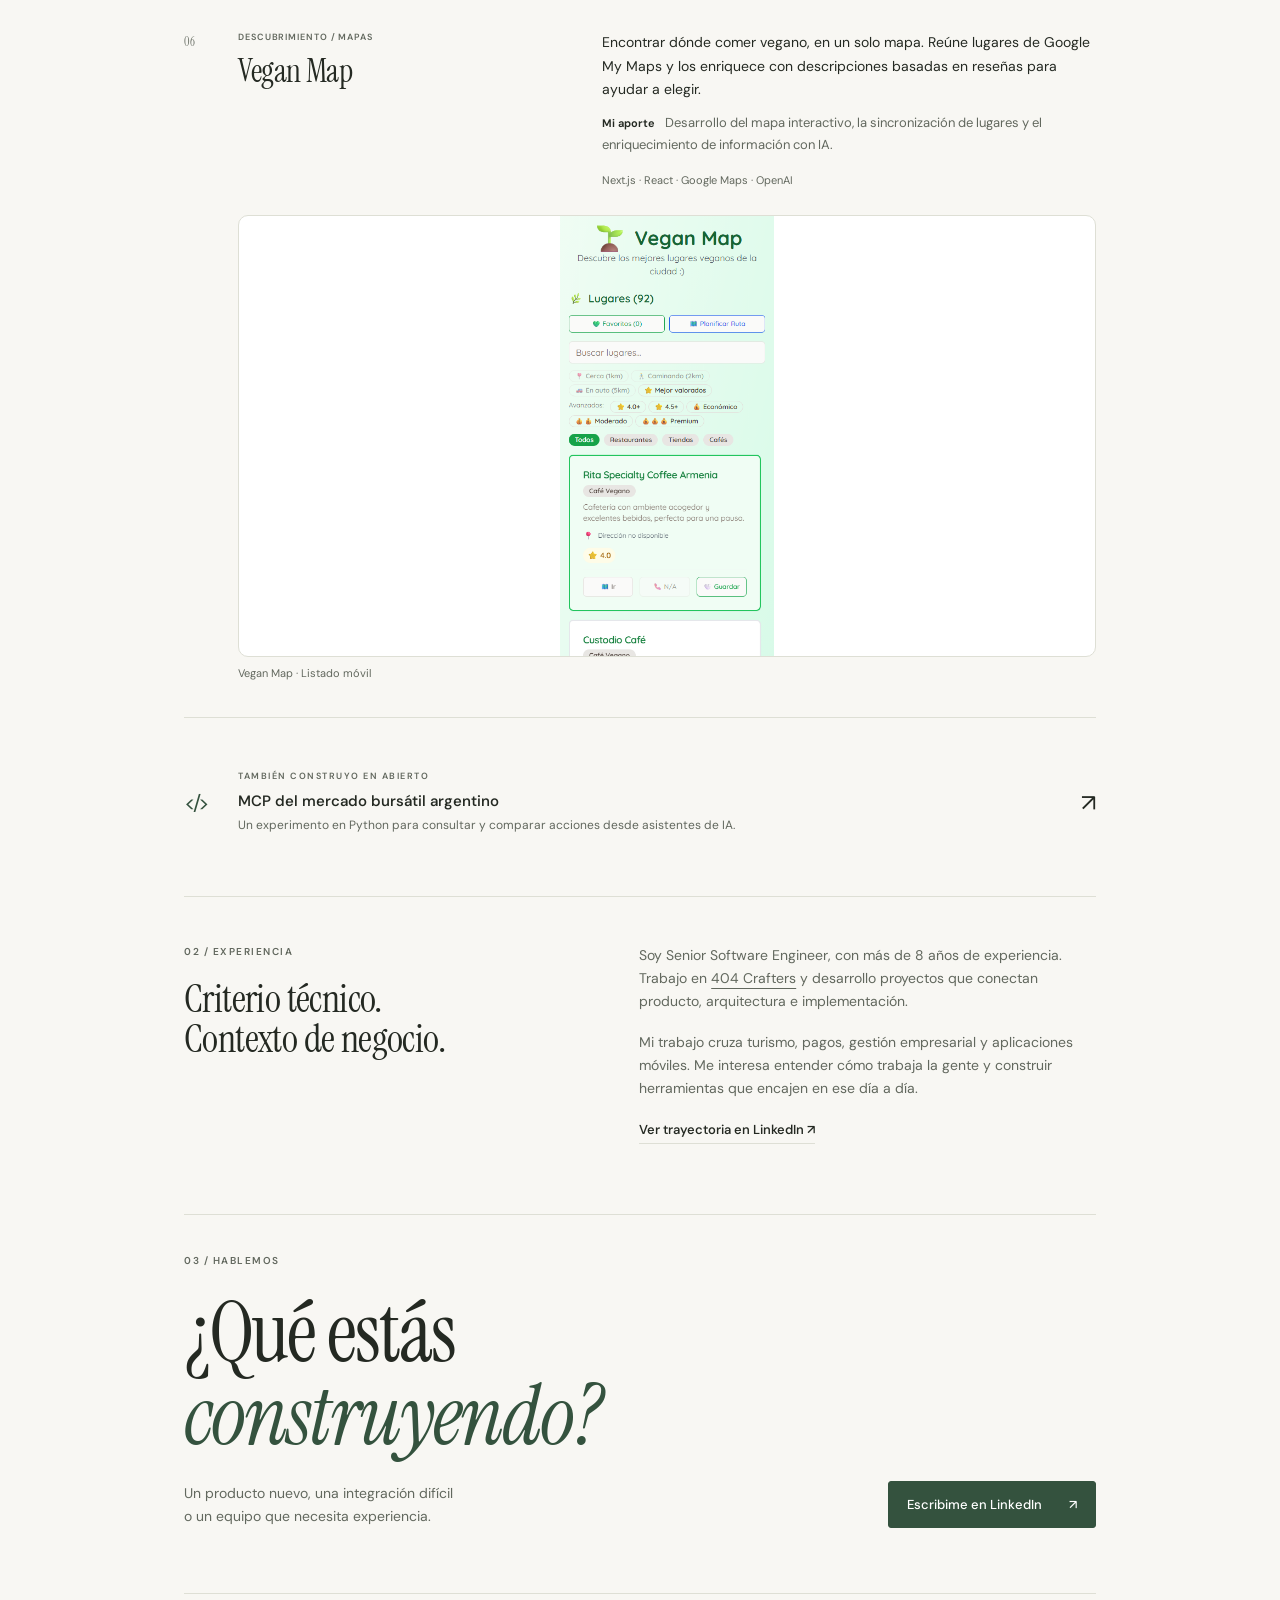
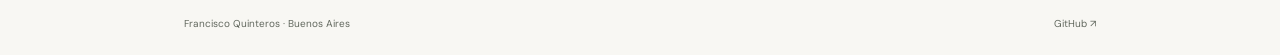
==== commit 855699ed: "feat: add LeadForge and Vegan Map with product-focused copy" ====
--- a/index.html
+++ b/index.html
@@ -68,9 +68,9 @@
         <article class="featured-project" aria-labelledby="emilia-titulo">
           <div class="project-kicker"><span>Turismo / IA aplicada</span><span>01</span></div>
           <h3 id="emilia-titulo">Emilia <span class="ampersand">&</span> Vibook</h3>
-          <p class="project-lead">De una conversación a una cotización de viaje.</p>
-          <p>Emilia permite buscar vuelos y hoteles en lenguaje natural. Vibook conecta la gestión comercial, las operaciones y las finanzas de agencias de viajes.</p>
-          <p class="contribution"><strong>Mi aporte</strong> Desarrollo e integración de búsquedas, proveedores, cotizaciones y flujos del CRM.</p>
+          <p class="project-lead">Menos tareas manuales. Más tiempo para vender viajes.</p>
+          <p>Vibook reúne clientes, ventas, operaciones y finanzas en un solo lugar. Emilia suma un asistente de IA que transforma consultas de vuelos y hoteles en cotizaciones, para que las agencias puedan acompañar al viajero desde la primera consulta hasta la gestión del viaje.</p>
+          <p class="contribution"><strong>Mi aporte</strong> Construyo la conexión entre la búsqueda, los proveedores y la gestión de la agencia, convirtiendo procesos dispersos en un flujo de trabajo integrado.</p>
           <p class="project-metric"><strong>+ de 200 agencias</strong> ya probaron Vibook</p>
           <div class="project-bottom"><span class="stack">TypeScript · React · Node.js · PostgreSQL · IA</span><div class="project-links"><a href="https://emilia.vibook.ai/">Emilia <span aria-hidden="true">↗</span></a><a href="https://vibook.ai/">Vibook <span aria-hidden="true">↗</span></a></div></div>
         <div class="product-gallery"><figure><a href="images/products/emilia.png" aria-label="Ampliar imagen de Emilia"><img src="images/products/emilia.png" alt="Página pública de Emilia, asistente de viajes" width="1280" height="800" loading="lazy" decoding="async"></a><figcaption>Emilia</figcaption></figure><figure><a href="images/products/vibook.png" aria-label="Ampliar imagen de Vibook"><img src="images/products/vibook.png" alt="Página pública de Vibook y presentación de su CRM" width="1280" height="800" loading="lazy" decoding="async"></a><figcaption>Vibook</figcaption></figure></div>
@@ -105,6 +105,18 @@
           <div class="project-copy"><p>Gestión de campañas para grupos de WhatsApp, con plantillas, segmentación y seguimiento de clics, formularios y entregas.</p><p class="contribution"><strong>Mi aporte</strong> Desarrollo del dashboard, la API y el procesamiento de envíos en segundo plano.</p><p class="stack">Next.js · NestJS · PostgreSQL · Redis</p></div>
         <div class="product-gallery"><figure><a href="images/products/campaign.png" aria-label="Ampliar imagen de Campaign Manager"><img src="images/products/campaign.png" alt="Página de presentación de Campaign Manager ejecutada en una copia local" width="1280" height="800" loading="lazy" decoding="async"></a><figcaption>Campaign Manager</figcaption></figure></div>
         </article>
+        <article class="project-row" aria-labelledby="leadforge-titulo">
+          <div class="project-index" aria-hidden="true">05</div>
+          <div class="project-name"><p class="eyebrow">Ventas / IA aplicada</p><h3 id="leadforge-titulo">LeadForge</h3></div>
+          <div class="project-copy"><p>De encontrar un negocio a presentarle una propuesta web. LeadForge conecta la búsqueda y calificación de potenciales clientes con la generación de sitios y el seguimiento comercial.</p><p class="contribution"><strong>Mi aporte</strong> Desarrollo de flujos de prospección, generación web con IA y gestión de oportunidades en el CRM.</p><p class="stack">Next.js · TypeScript · Supabase · IA</p></div>
+          <div class="product-gallery"><figure><a href="images/products/leadforge.png" aria-label="Ampliar imagen de LeadForge"><img src="images/products/leadforge.png" alt="Pantalla de acceso de LeadForge, capturada desde el código local" width="1280" height="800" loading="lazy" decoding="async"></a><figcaption>LeadForge · Acceso</figcaption></figure></div>
+        </article>
+        <article class="project-row" aria-labelledby="vegan-titulo">
+          <div class="project-index" aria-hidden="true">06</div>
+          <div class="project-name"><p class="eyebrow">Descubrimiento / Mapas</p><h3 id="vegan-titulo">Vegan Map</h3></div>
+          <div class="project-copy"><p>Encontrar dónde comer vegano, en un solo mapa. Reúne lugares de Google My Maps y los enriquece con descripciones basadas en reseñas para ayudar a elegir.</p><p class="contribution"><strong>Mi aporte</strong> Desarrollo del mapa interactivo, la sincronización de lugares y el enriquecimiento de información con IA.</p><p class="stack">Next.js · React · Google Maps · OpenAI</p></div>
+          <div class="product-gallery"><figure><a href="images/products/vegan-map.png" aria-label="Ampliar imagen de Vegan Map"><img src="images/products/vegan-map.png" alt="Listado móvil de lugares y filtros en Vegan Map" width="390" height="800" loading="lazy" decoding="async"></a><figcaption>Vegan Map · Listado móvil</figcaption></figure></div>
+        </article>
         <a class="open-source" href="https://github.com/franciscoquinteros/mcp-mercado-bursatil-argentino">
           <span class="code-mark" aria-hidden="true">&lt;/&gt;</span><span><span class="eyebrow">También construyo en abierto</span><strong>MCP del mercado bursátil argentino</strong><span class="oss-description">Un experimento en Python para consultar y comparar acciones desde asistentes de IA.</span></span><span class="oss-arrow" aria-hidden="true">↗</span>
         </a>
--- a/css/portfolio.css
+++ b/css/portfolio.css
@@ -164,3 +164,5 @@
 .product-gallery a { display: block; border: 1px solid var(--line); border-radius: 10px; overflow: hidden; background: white; }
 .product-gallery img { display: block; width: 100%; height: auto; aspect-ratio: 8 / 5; object-fit: contain; }
 .product-gallery figcaption { margin-top: 7px; font-size: 11px; color: var(--muted); }
+
+.product-gallery img[src$="vegan-map.png"] { height: 440px; aspect-ratio: auto; }
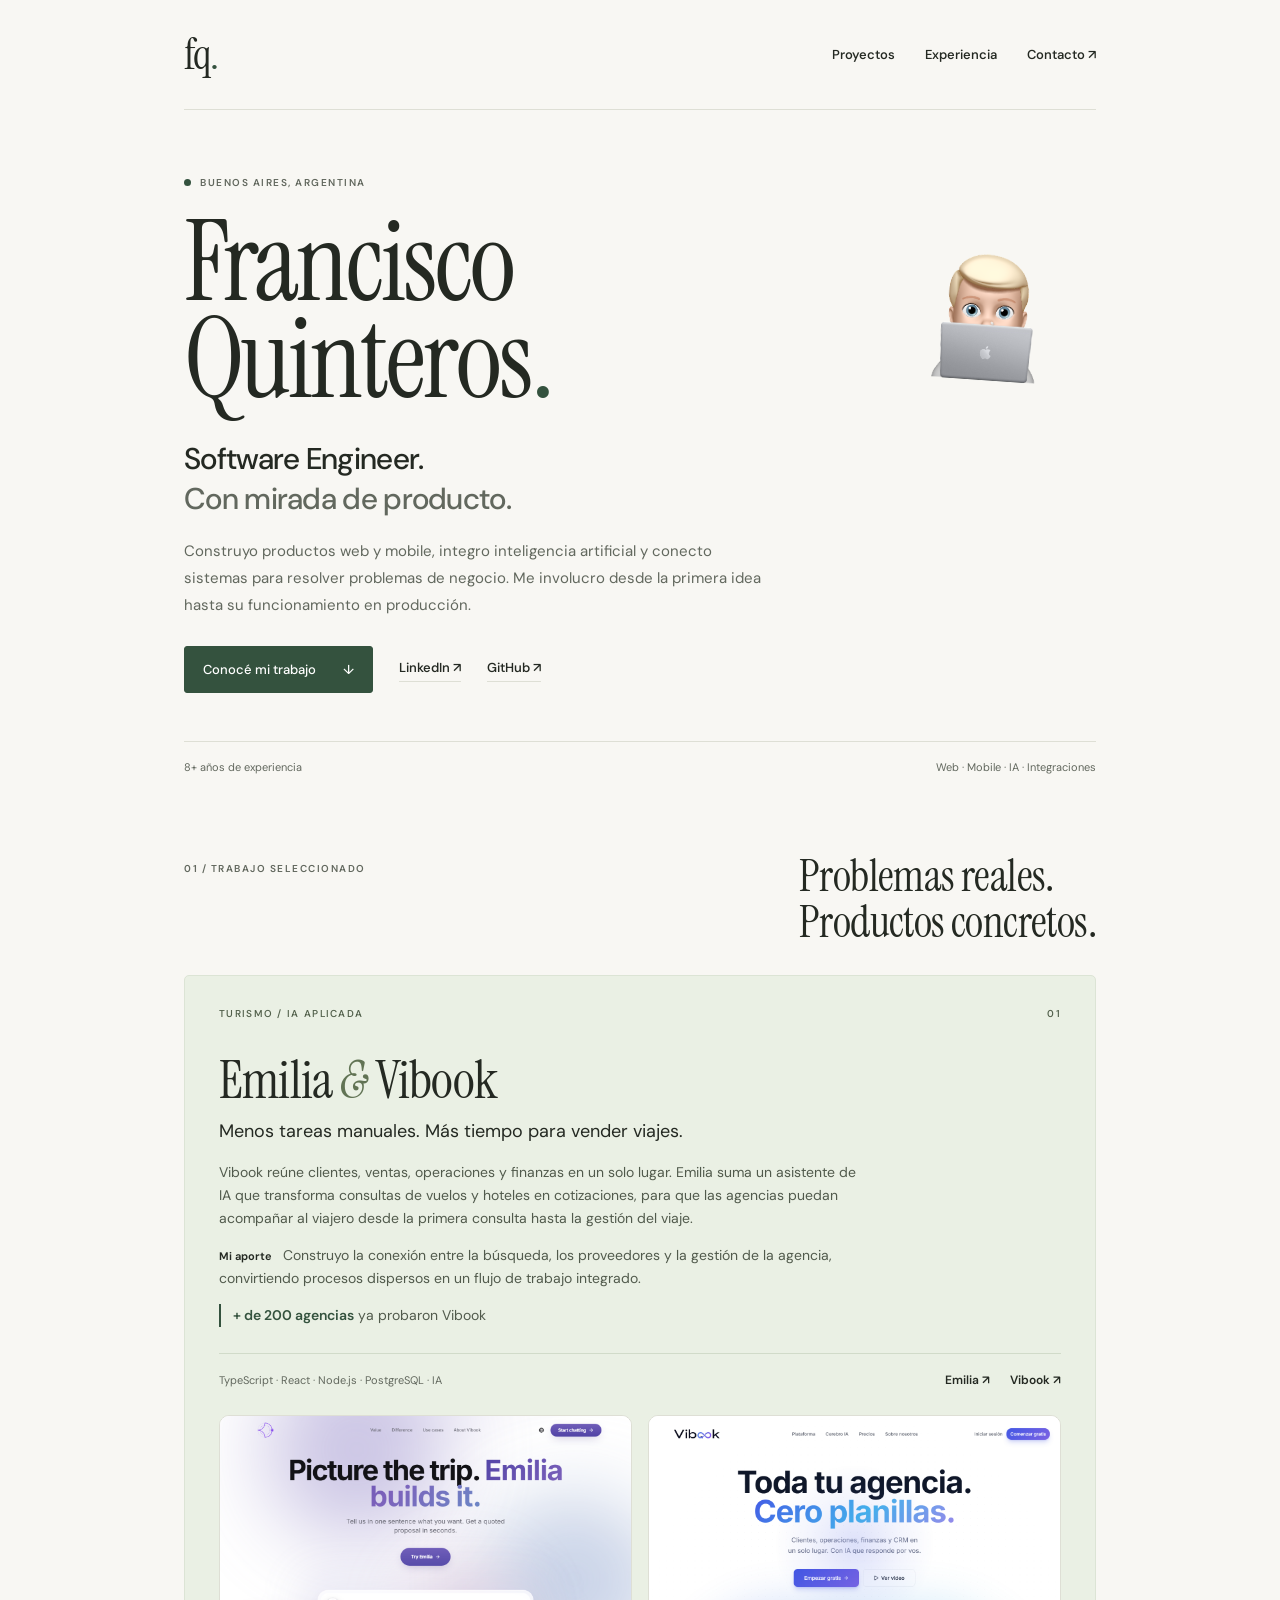
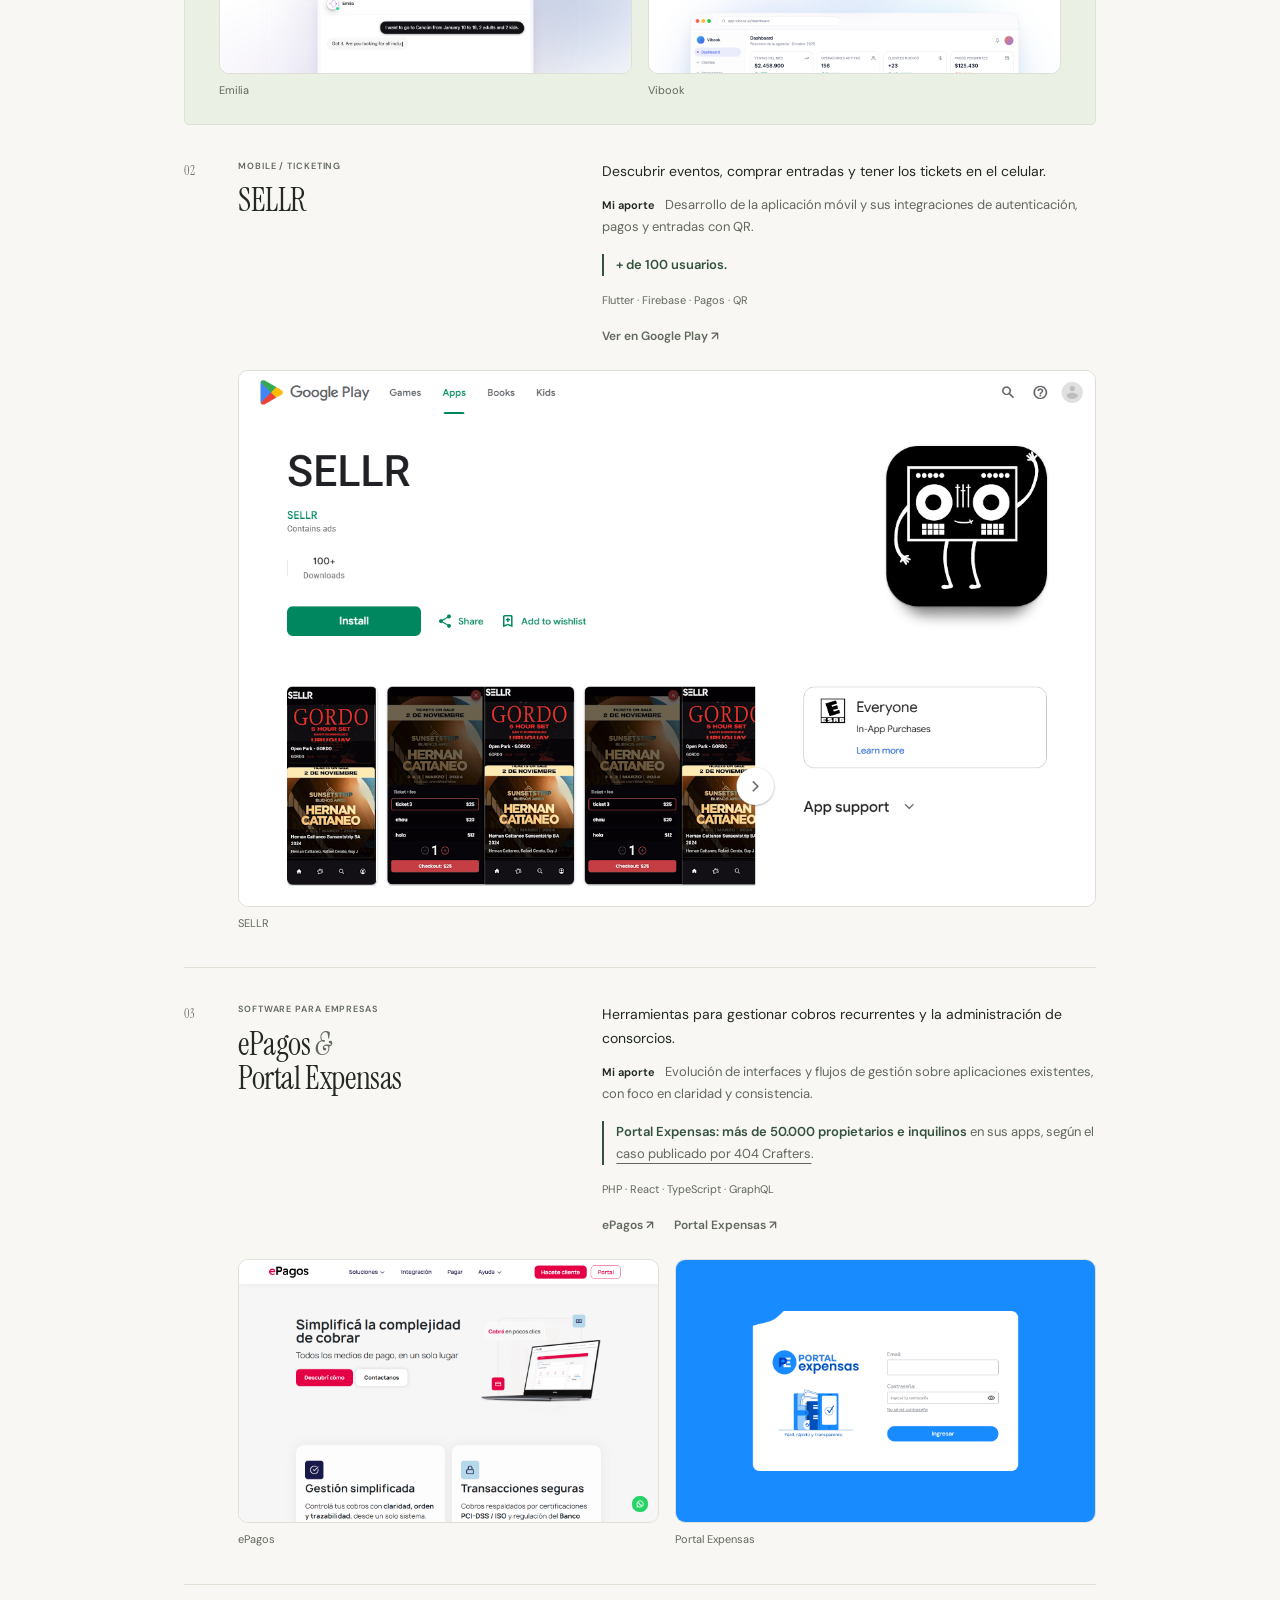
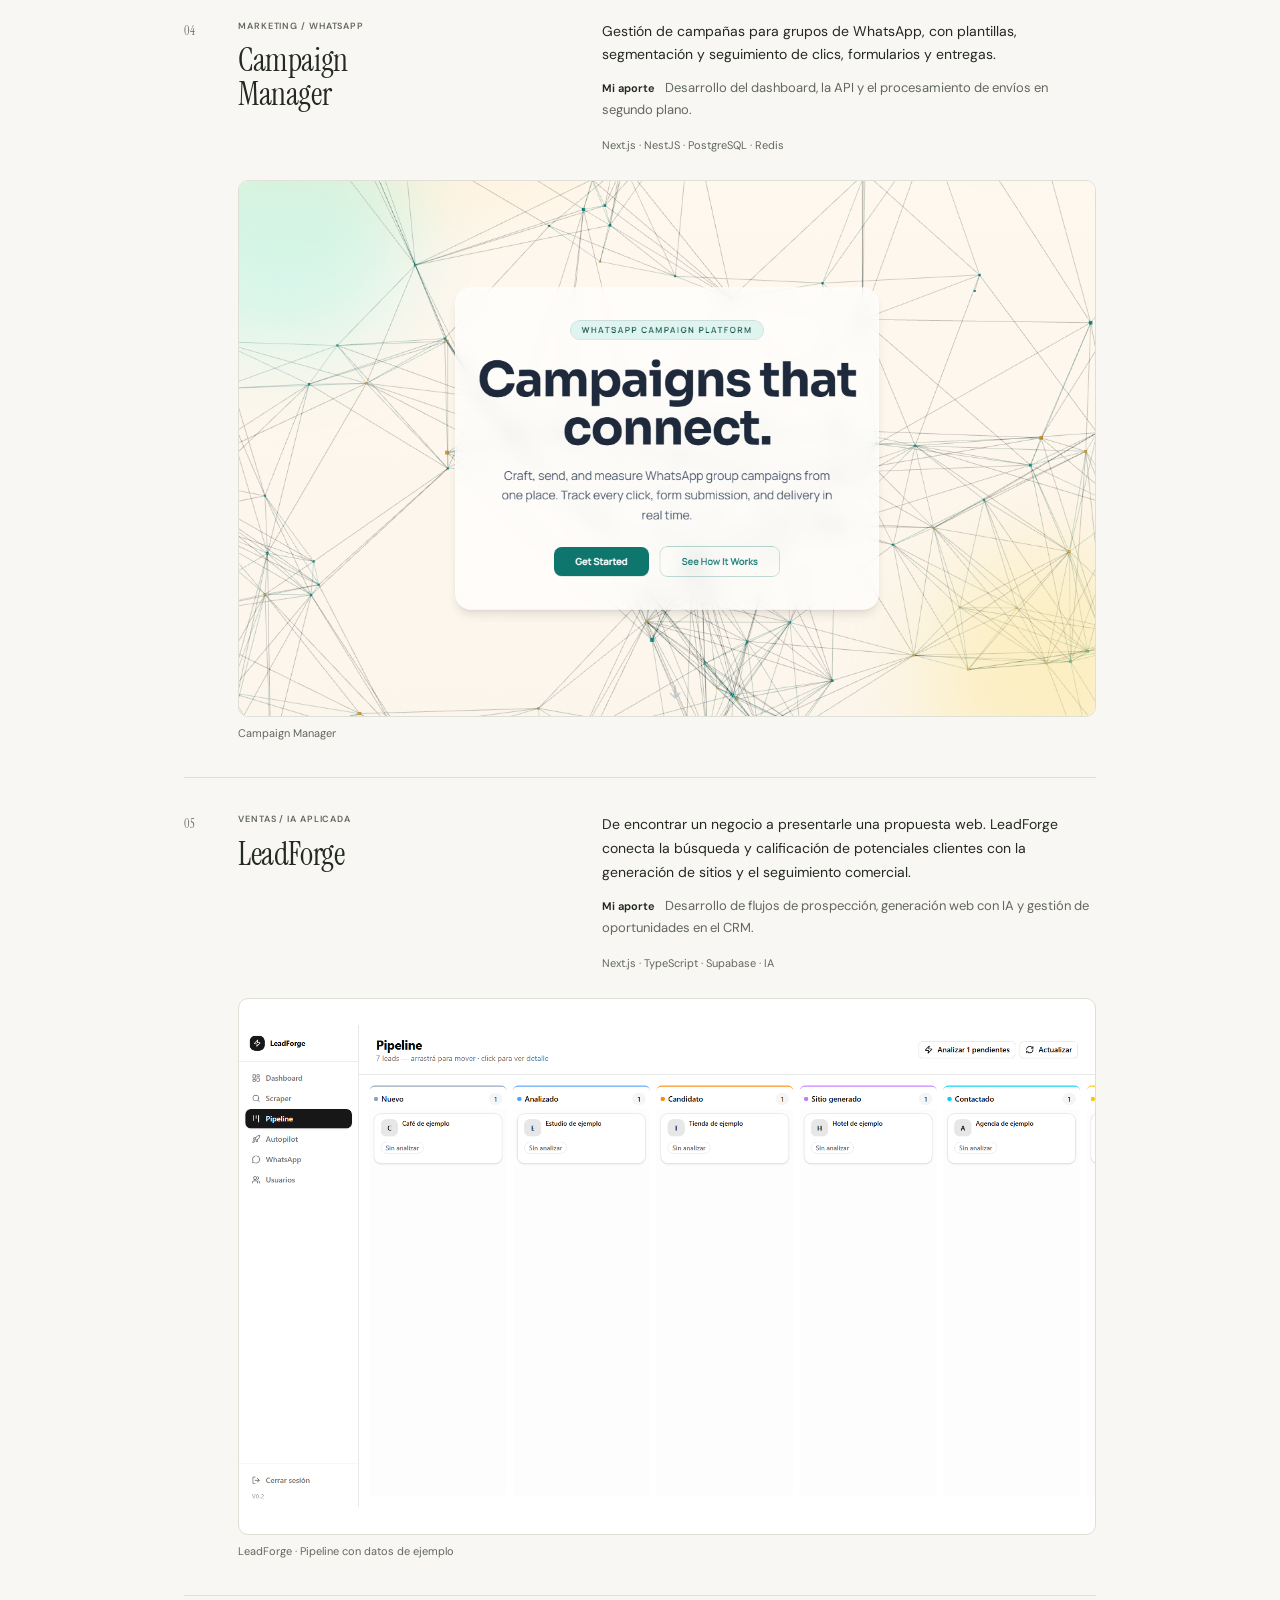
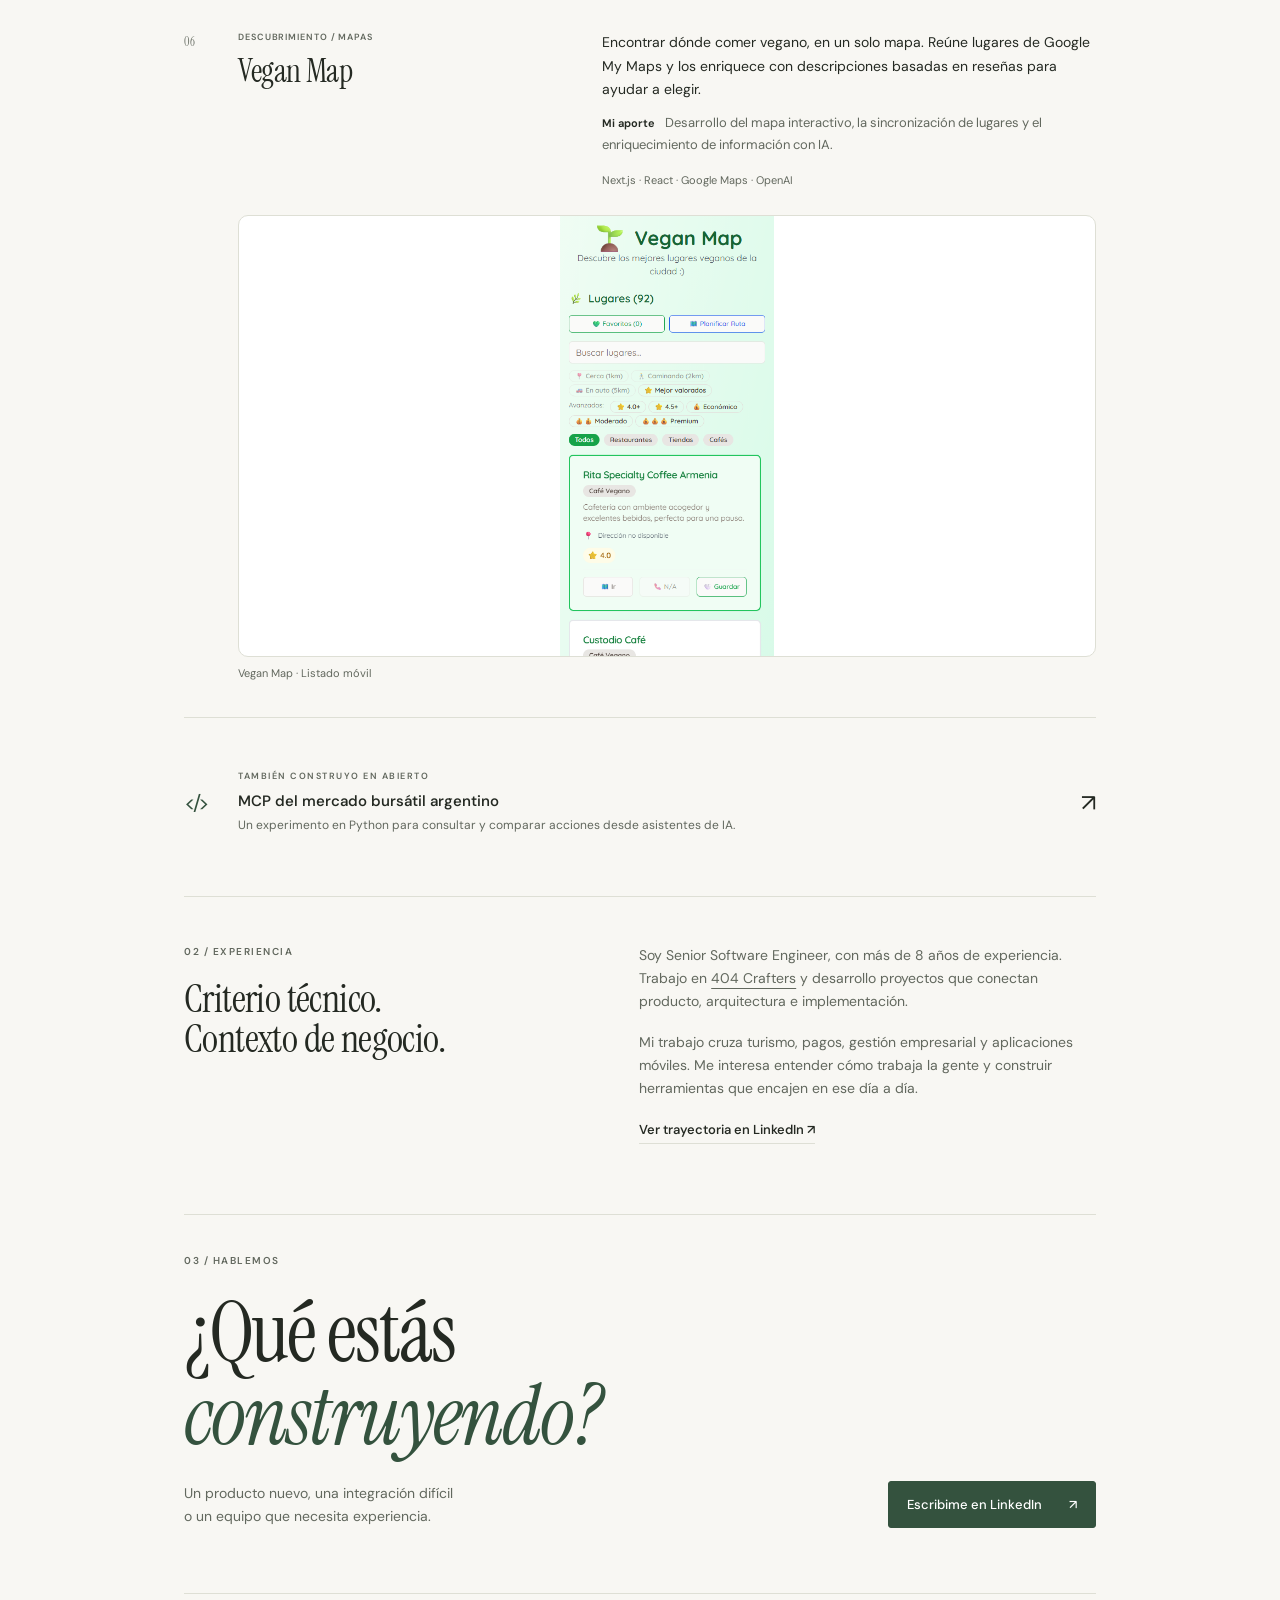
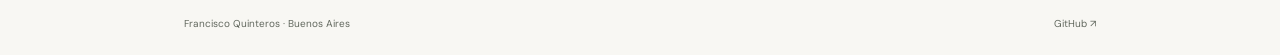
==== commit 44fc5196: "content: replace LeadForge login image with pipeline" ====
--- a/index.html
+++ b/index.html
@@ -109,7 +109,7 @@
           <div class="project-index" aria-hidden="true">05</div>
           <div class="project-name"><p class="eyebrow">Ventas / IA aplicada</p><h3 id="leadforge-titulo">LeadForge</h3></div>
           <div class="project-copy"><p>De encontrar un negocio a presentarle una propuesta web. LeadForge conecta la búsqueda y calificación de potenciales clientes con la generación de sitios y el seguimiento comercial.</p><p class="contribution"><strong>Mi aporte</strong> Desarrollo de flujos de prospección, generación web con IA y gestión de oportunidades en el CRM.</p><p class="stack">Next.js · TypeScript · Supabase · IA</p></div>
-          <div class="product-gallery"><figure><a href="images/products/leadforge.png" aria-label="Ampliar imagen de LeadForge"><img src="images/products/leadforge.png" alt="Pantalla de acceso de LeadForge, capturada desde el código local" width="1280" height="800" loading="lazy" decoding="async"></a><figcaption>LeadForge · Acceso</figcaption></figure></div>
+          <div class="product-gallery"><figure><a href="images/products/leadforge.png" aria-label="Ampliar imagen de LeadForge"><img src="images/products/leadforge.png" alt="Pipeline comercial de LeadForge con datos de ejemplo" width="1600" height="900" loading="lazy" decoding="async"></a><figcaption>LeadForge · Pipeline con datos de ejemplo</figcaption></figure></div>
         </article>
         <article class="project-row" aria-labelledby="vegan-titulo">
           <div class="project-index" aria-hidden="true">06</div>
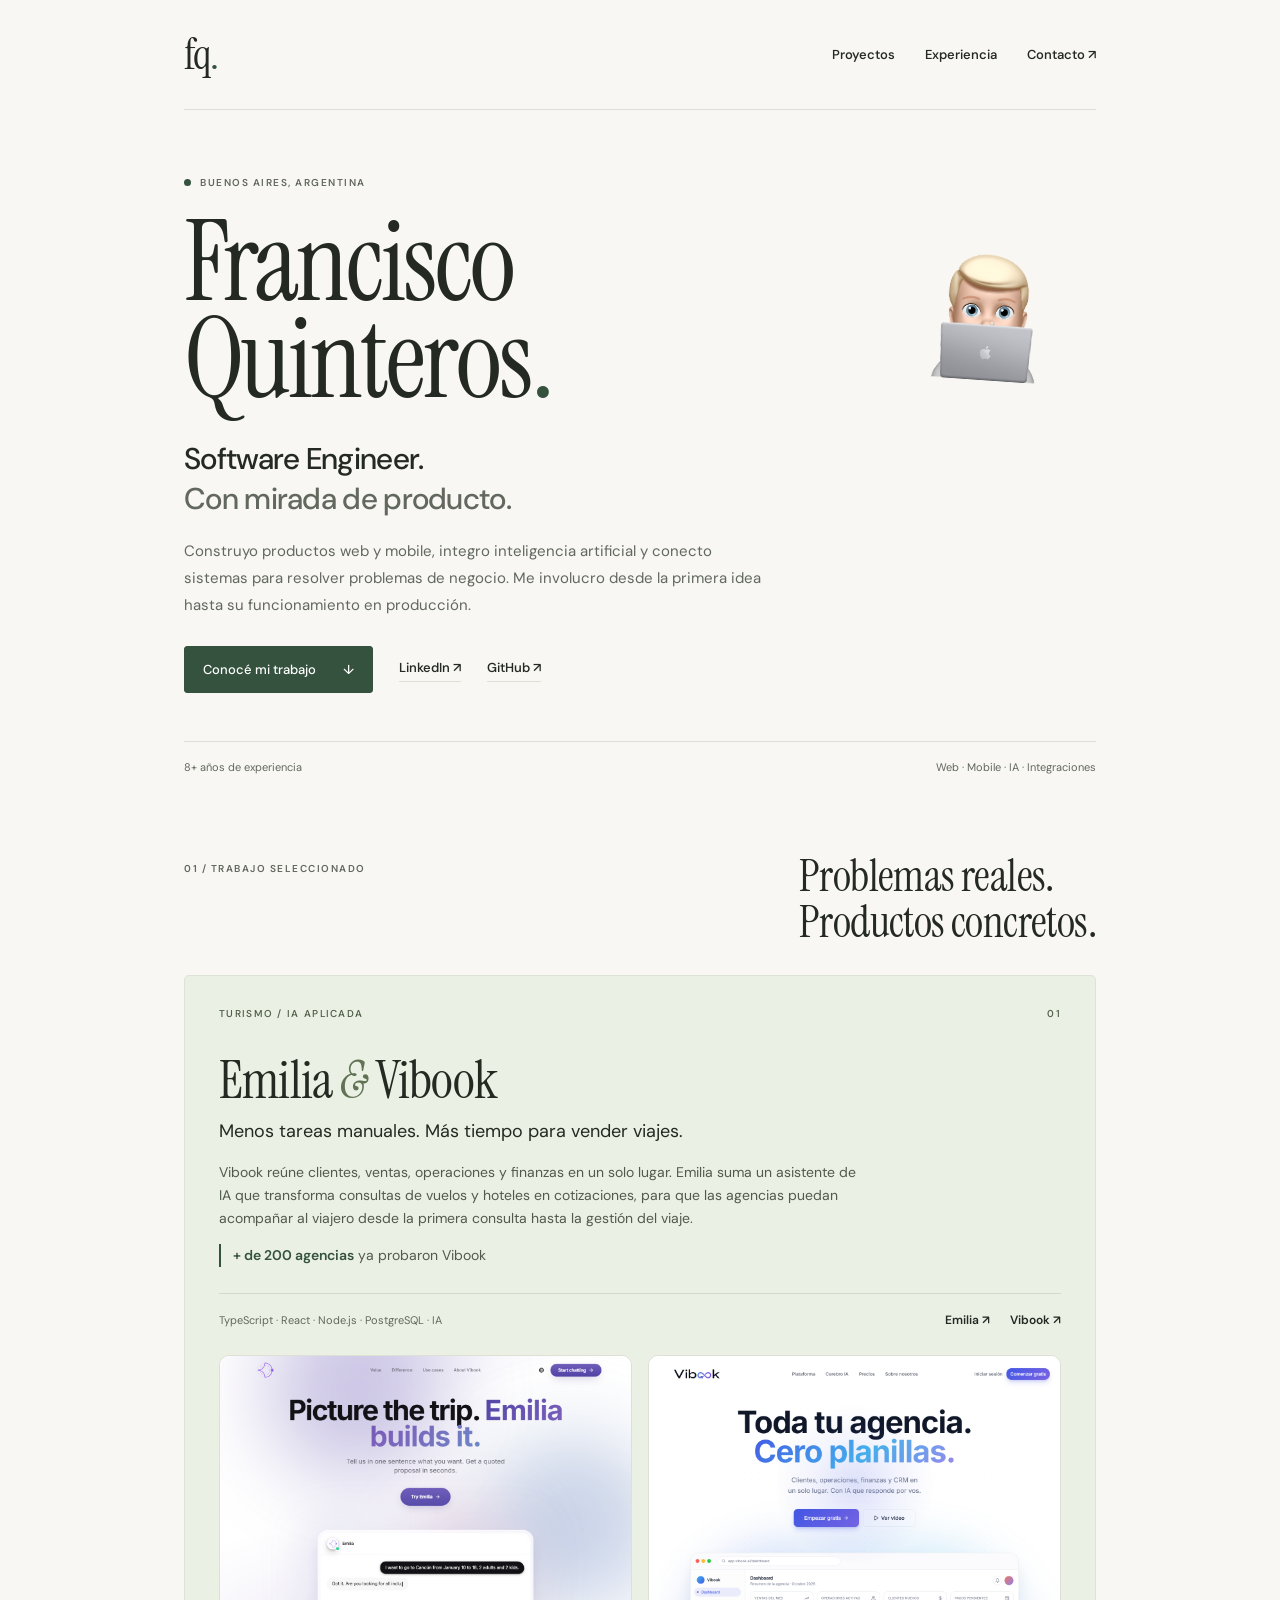
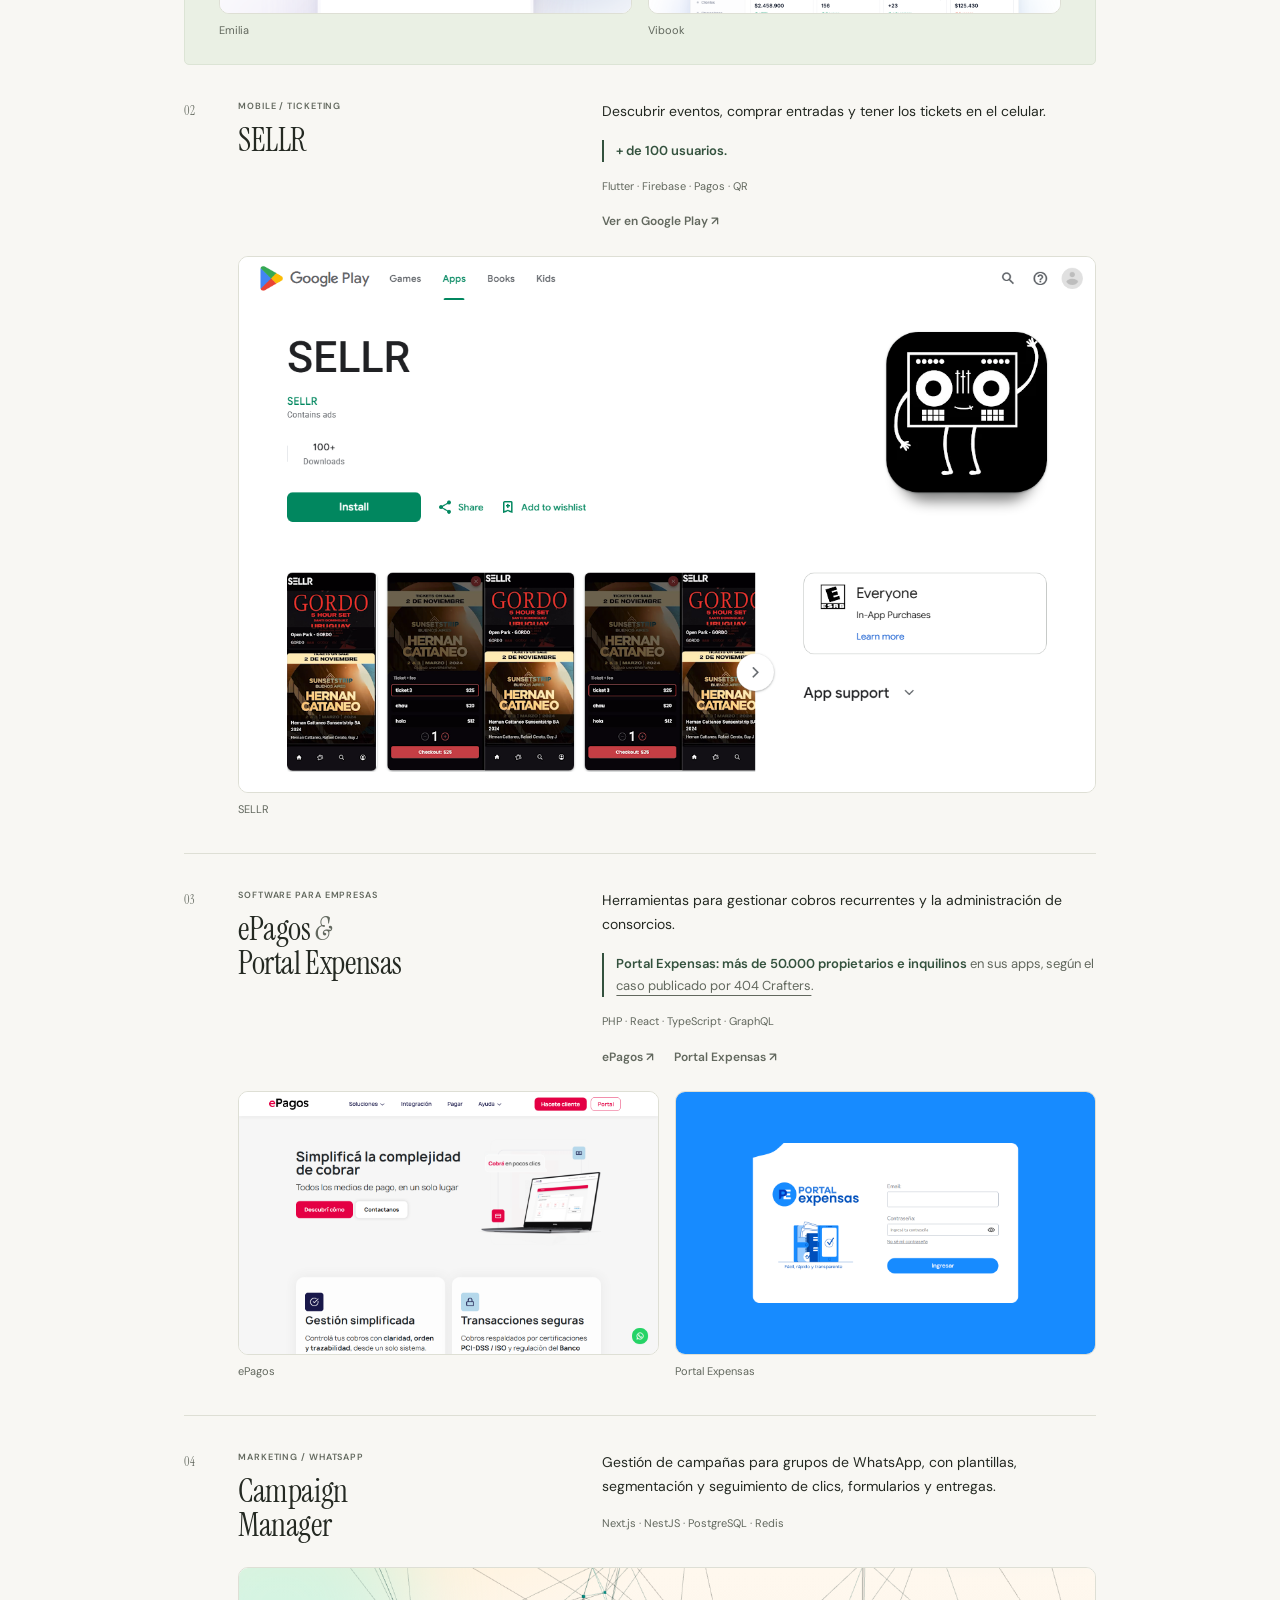
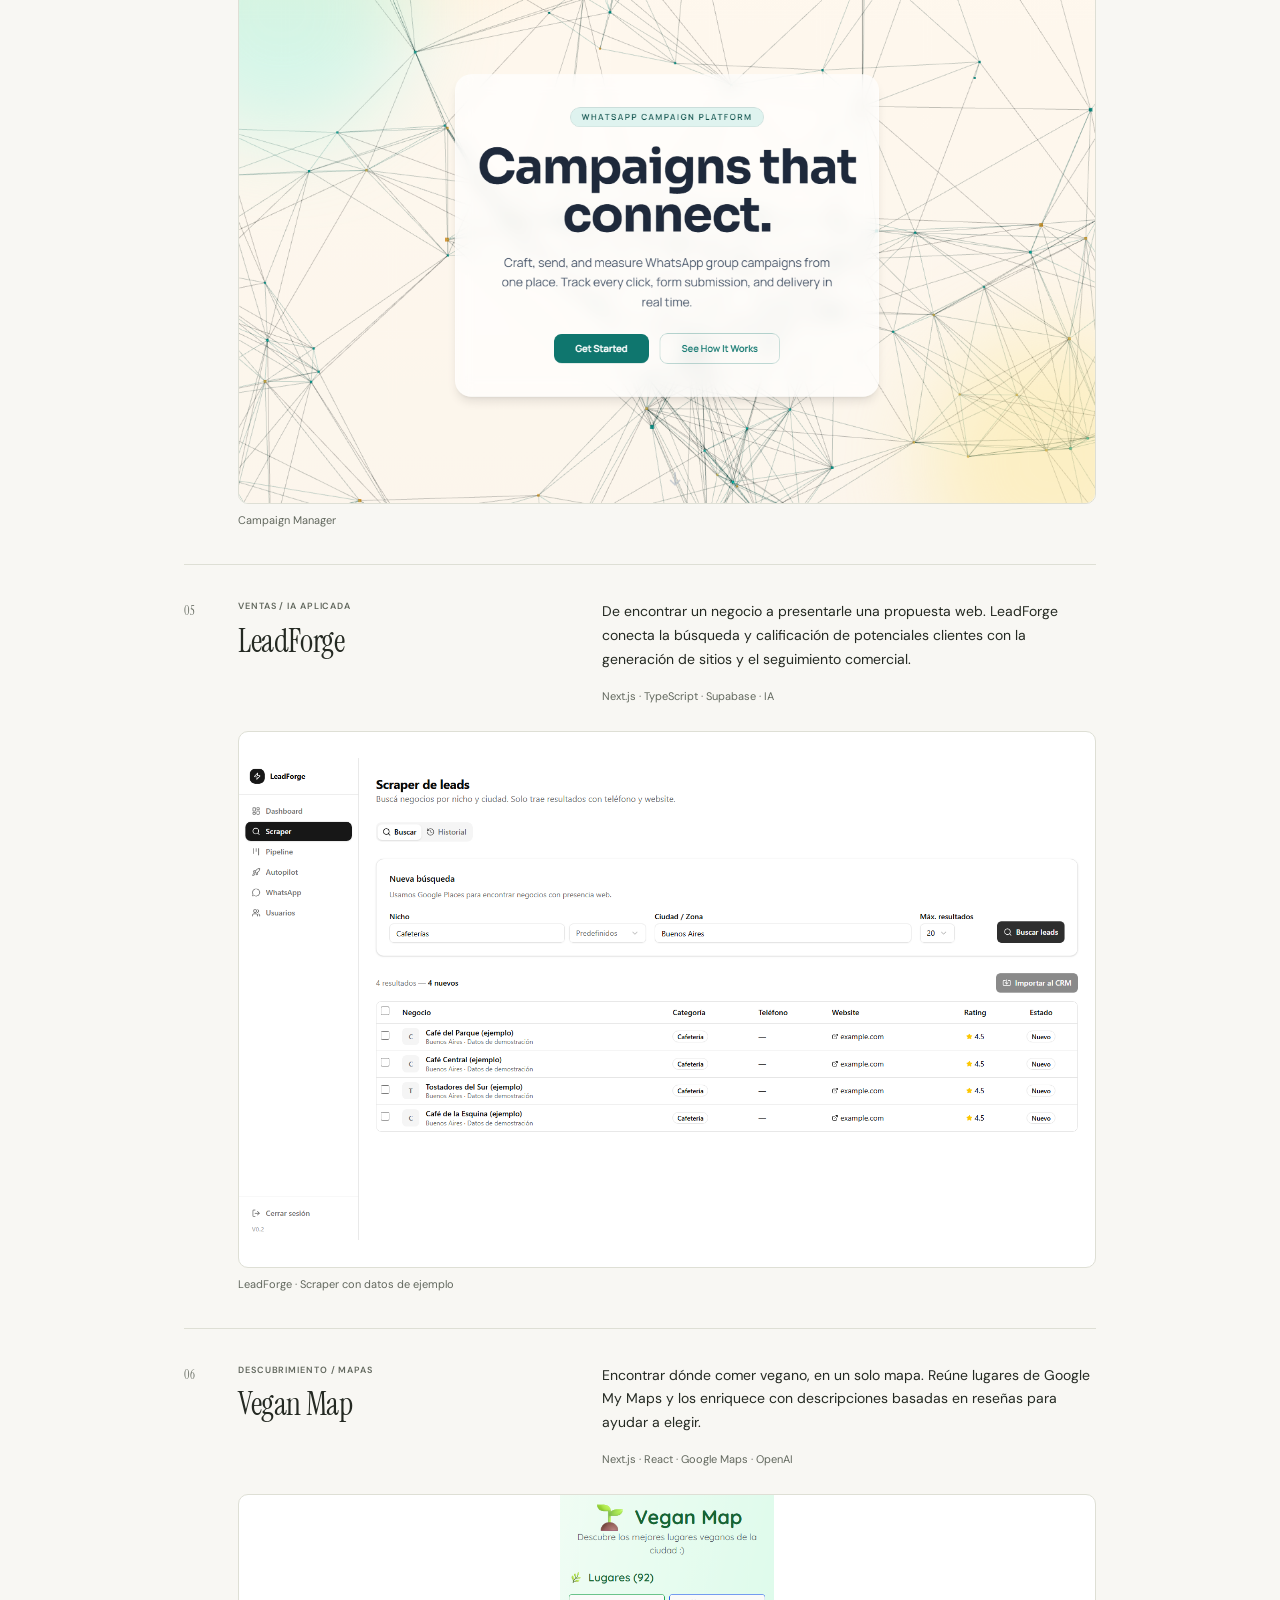
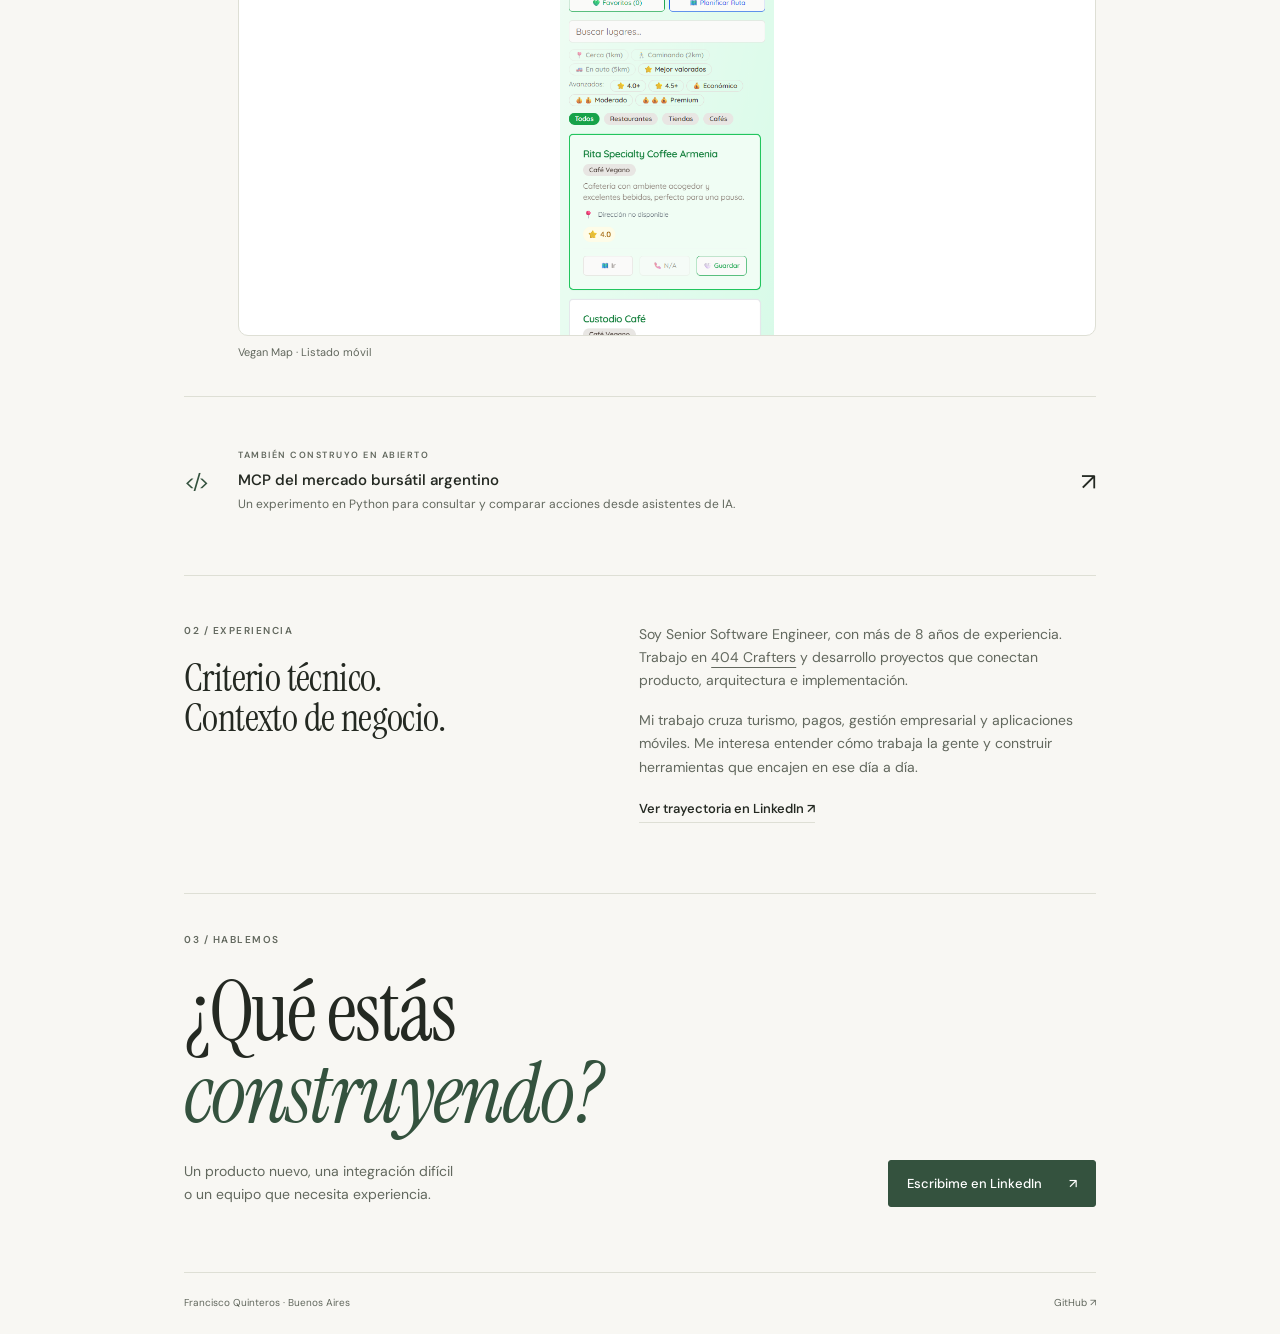
==== commit 0955f3d5: "content: remove contribution sections and show LeadForge scraper" ====
--- a/index.html
+++ b/index.html
@@ -70,7 +70,7 @@
           <h3 id="emilia-titulo">Emilia <span class="ampersand">&</span> Vibook</h3>
           <p class="project-lead">Menos tareas manuales. Más tiempo para vender viajes.</p>
           <p>Vibook reúne clientes, ventas, operaciones y finanzas en un solo lugar. Emilia suma un asistente de IA que transforma consultas de vuelos y hoteles en cotizaciones, para que las agencias puedan acompañar al viajero desde la primera consulta hasta la gestión del viaje.</p>
-          <p class="contribution"><strong>Mi aporte</strong> Construyo la conexión entre la búsqueda, los proveedores y la gestión de la agencia, convirtiendo procesos dispersos en un flujo de trabajo integrado.</p>
+          
           <p class="project-metric"><strong>+ de 200 agencias</strong> ya probaron Vibook</p>
           <div class="project-bottom"><span class="stack">TypeScript · React · Node.js · PostgreSQL · IA</span><div class="project-links"><a href="https://emilia.vibook.ai/">Emilia <span aria-hidden="true">↗</span></a><a href="https://vibook.ai/">Vibook <span aria-hidden="true">↗</span></a></div></div>
         <div class="product-gallery"><figure><a href="images/products/emilia.png" aria-label="Ampliar imagen de Emilia"><img src="images/products/emilia.png" alt="Página pública de Emilia, asistente de viajes" width="1280" height="800" loading="lazy" decoding="async"></a><figcaption>Emilia</figcaption></figure><figure><a href="images/products/vibook.png" aria-label="Ampliar imagen de Vibook"><img src="images/products/vibook.png" alt="Página pública de Vibook y presentación de su CRM" width="1280" height="800" loading="lazy" decoding="async"></a><figcaption>Vibook</figcaption></figure></div>
@@ -80,7 +80,7 @@
           <div class="project-name"><p class="eyebrow">Mobile / Ticketing</p><h3 id="sellr-titulo">SELLR</h3></div>
           <div class="project-copy">
             <p>Descubrir eventos, comprar entradas y tener los tickets en el celular.</p>
-            <p class="contribution"><strong>Mi aporte</strong> Desarrollo de la aplicación móvil y sus integraciones de autenticación, pagos y entradas con QR.</p>
+            
             <p class="project-metric"><strong>+ de 100 usuarios.</strong></p>
             <p class="stack">Flutter · Firebase · Pagos · QR</p>
             <div class="project-links"><a href="https://play.google.com/store/apps/details?id=com.sellrnow.sellr">Ver en Google Play <span aria-hidden="true">↗</span></a></div>
@@ -92,7 +92,7 @@
           <div class="project-name"><p class="eyebrow">Software para empresas</p><h3 id="pagos-titulo">ePagos <span class="small-amp">&</span> <br>Portal Expensas</h3></div>
           <div class="project-copy">
             <p>Herramientas para gestionar cobros recurrentes y la administración de consorcios.</p>
-            <p class="contribution"><strong>Mi aporte</strong> Evolución de interfaces y flujos de gestión sobre aplicaciones existentes, con foco en claridad y consistencia.</p>
+            
             <p class="project-metric"><strong>Portal Expensas: más de 50.000 propietarios e inquilinos</strong> en sus apps, según el <a href="https://www.proyecto404.com/portfolio/portal-expensas/">caso publicado por 404 Crafters</a>.</p>
             <p class="stack">PHP · React · TypeScript · GraphQL</p>
             <div class="project-links"><a href="https://www.epagos.com/">ePagos <span aria-hidden="true">↗</span></a><a href="https://app.portalexpensas.com/">Portal Expensas <span aria-hidden="true">↗</span></a></div>
@@ -102,19 +102,19 @@
         <article class="project-row" aria-labelledby="campaign-titulo">
           <div class="project-index" aria-hidden="true">04</div>
           <div class="project-name"><p class="eyebrow">Marketing / WhatsApp</p><h3 id="campaign-titulo">Campaign <br>Manager</h3></div>
-          <div class="project-copy"><p>Gestión de campañas para grupos de WhatsApp, con plantillas, segmentación y seguimiento de clics, formularios y entregas.</p><p class="contribution"><strong>Mi aporte</strong> Desarrollo del dashboard, la API y el procesamiento de envíos en segundo plano.</p><p class="stack">Next.js · NestJS · PostgreSQL · Redis</p></div>
+          <div class="project-copy"><p>Gestión de campañas para grupos de WhatsApp, con plantillas, segmentación y seguimiento de clics, formularios y entregas.</p><p class="stack">Next.js · NestJS · PostgreSQL · Redis</p></div>
         <div class="product-gallery"><figure><a href="images/products/campaign.png" aria-label="Ampliar imagen de Campaign Manager"><img src="images/products/campaign.png" alt="Página de presentación de Campaign Manager ejecutada en una copia local" width="1280" height="800" loading="lazy" decoding="async"></a><figcaption>Campaign Manager</figcaption></figure></div>
         </article>
         <article class="project-row" aria-labelledby="leadforge-titulo">
           <div class="project-index" aria-hidden="true">05</div>
           <div class="project-name"><p class="eyebrow">Ventas / IA aplicada</p><h3 id="leadforge-titulo">LeadForge</h3></div>
-          <div class="project-copy"><p>De encontrar un negocio a presentarle una propuesta web. LeadForge conecta la búsqueda y calificación de potenciales clientes con la generación de sitios y el seguimiento comercial.</p><p class="contribution"><strong>Mi aporte</strong> Desarrollo de flujos de prospección, generación web con IA y gestión de oportunidades en el CRM.</p><p class="stack">Next.js · TypeScript · Supabase · IA</p></div>
-          <div class="product-gallery"><figure><a href="images/products/leadforge.png" aria-label="Ampliar imagen de LeadForge"><img src="images/products/leadforge.png" alt="Pipeline comercial de LeadForge con datos de ejemplo" width="1600" height="900" loading="lazy" decoding="async"></a><figcaption>LeadForge · Pipeline con datos de ejemplo</figcaption></figure></div>
+          <div class="project-copy"><p>De encontrar un negocio a presentarle una propuesta web. LeadForge conecta la búsqueda y calificación de potenciales clientes con la generación de sitios y el seguimiento comercial.</p><p class="stack">Next.js · TypeScript · Supabase · IA</p></div>
+          <div class="product-gallery"><figure><a href="images/products/leadforge.png" aria-label="Ampliar imagen de LeadForge"><img src="images/products/leadforge.png" alt="Scraper de LeadForge con una búsqueda de negocios y datos de ejemplo" width="1600" height="900" loading="lazy" decoding="async"></a><figcaption>LeadForge · Scraper con datos de ejemplo</figcaption></figure></div>
         </article>
         <article class="project-row" aria-labelledby="vegan-titulo">
           <div class="project-index" aria-hidden="true">06</div>
           <div class="project-name"><p class="eyebrow">Descubrimiento / Mapas</p><h3 id="vegan-titulo">Vegan Map</h3></div>
-          <div class="project-copy"><p>Encontrar dónde comer vegano, en un solo mapa. Reúne lugares de Google My Maps y los enriquece con descripciones basadas en reseñas para ayudar a elegir.</p><p class="contribution"><strong>Mi aporte</strong> Desarrollo del mapa interactivo, la sincronización de lugares y el enriquecimiento de información con IA.</p><p class="stack">Next.js · React · Google Maps · OpenAI</p></div>
+          <div class="project-copy"><p>Encontrar dónde comer vegano, en un solo mapa. Reúne lugares de Google My Maps y los enriquece con descripciones basadas en reseñas para ayudar a elegir.</p><p class="stack">Next.js · React · Google Maps · OpenAI</p></div>
           <div class="product-gallery"><figure><a href="images/products/vegan-map.png" aria-label="Ampliar imagen de Vegan Map"><img src="images/products/vegan-map.png" alt="Listado móvil de lugares y filtros en Vegan Map" width="390" height="800" loading="lazy" decoding="async"></a><figcaption>Vegan Map · Listado móvil</figcaption></figure></div>
         </article>
         <a class="open-source" href="https://github.com/franciscoquinteros/mcp-mercado-bursatil-argentino">
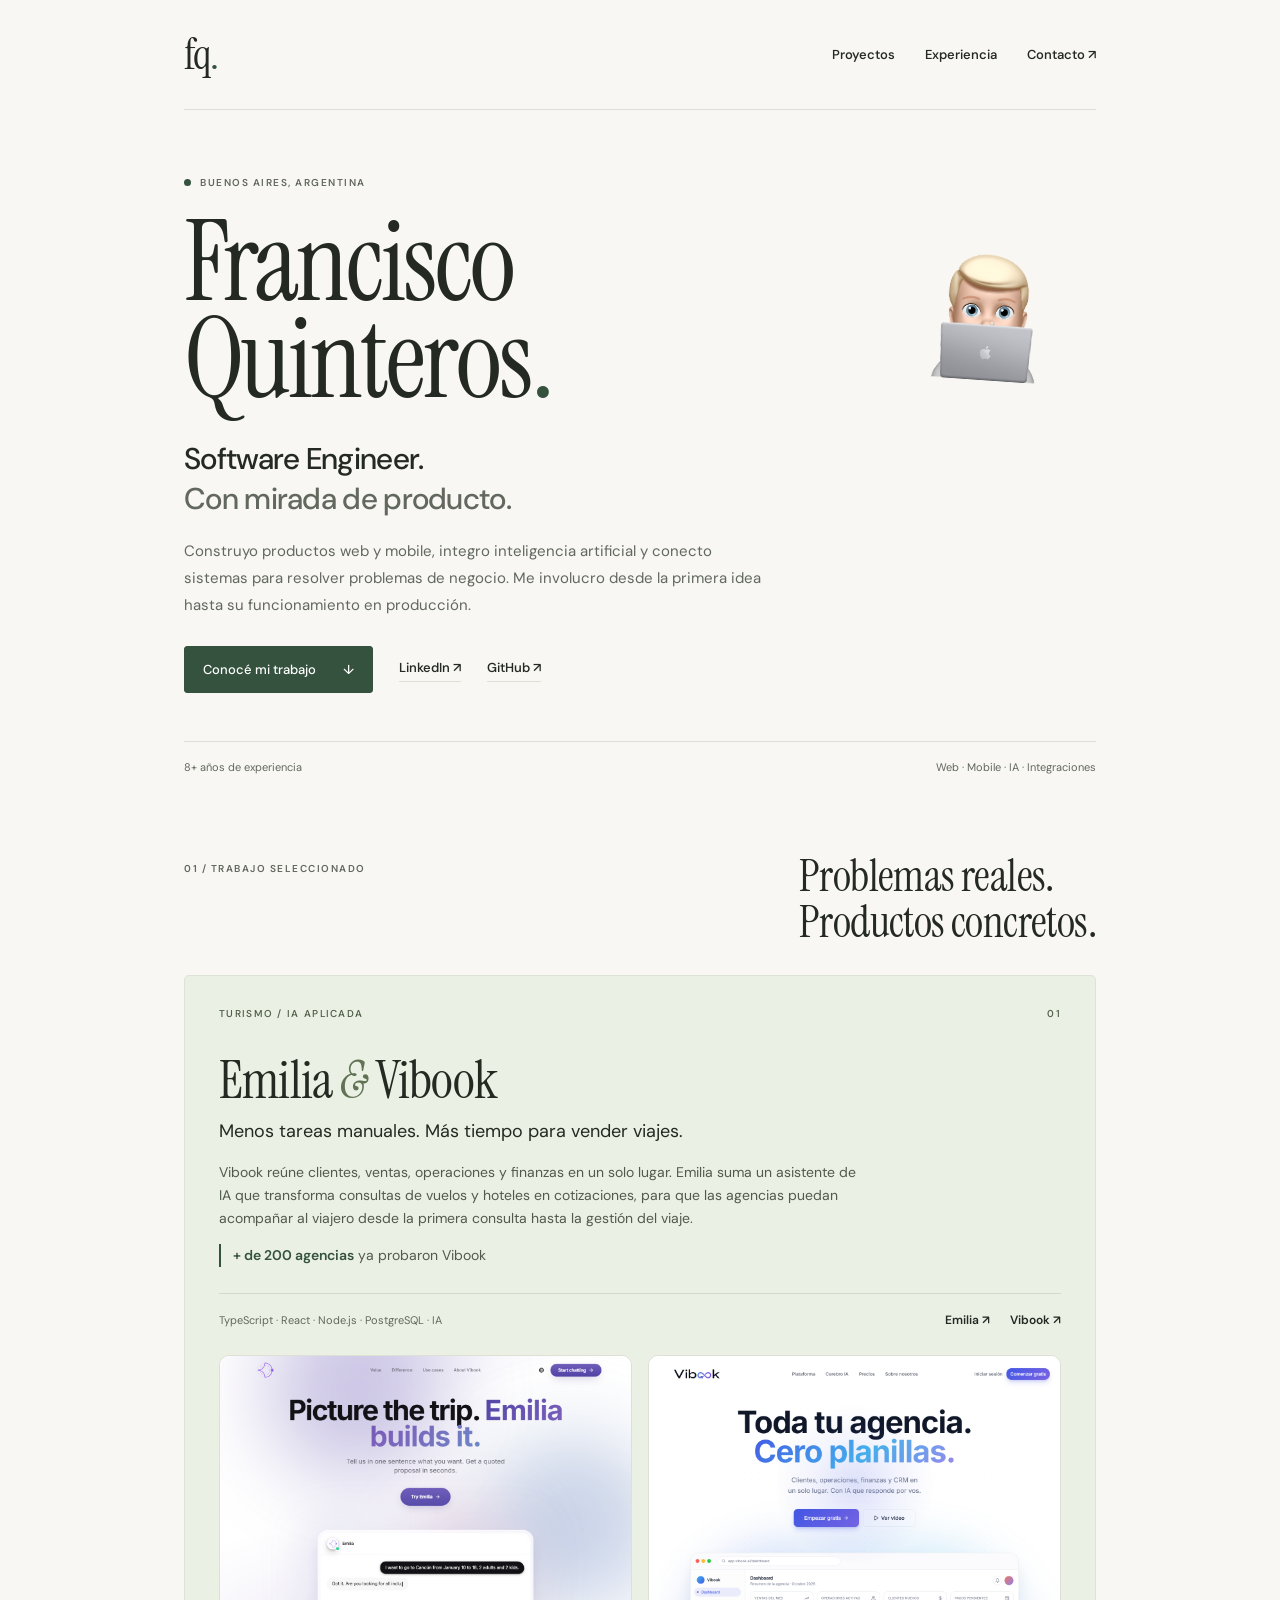
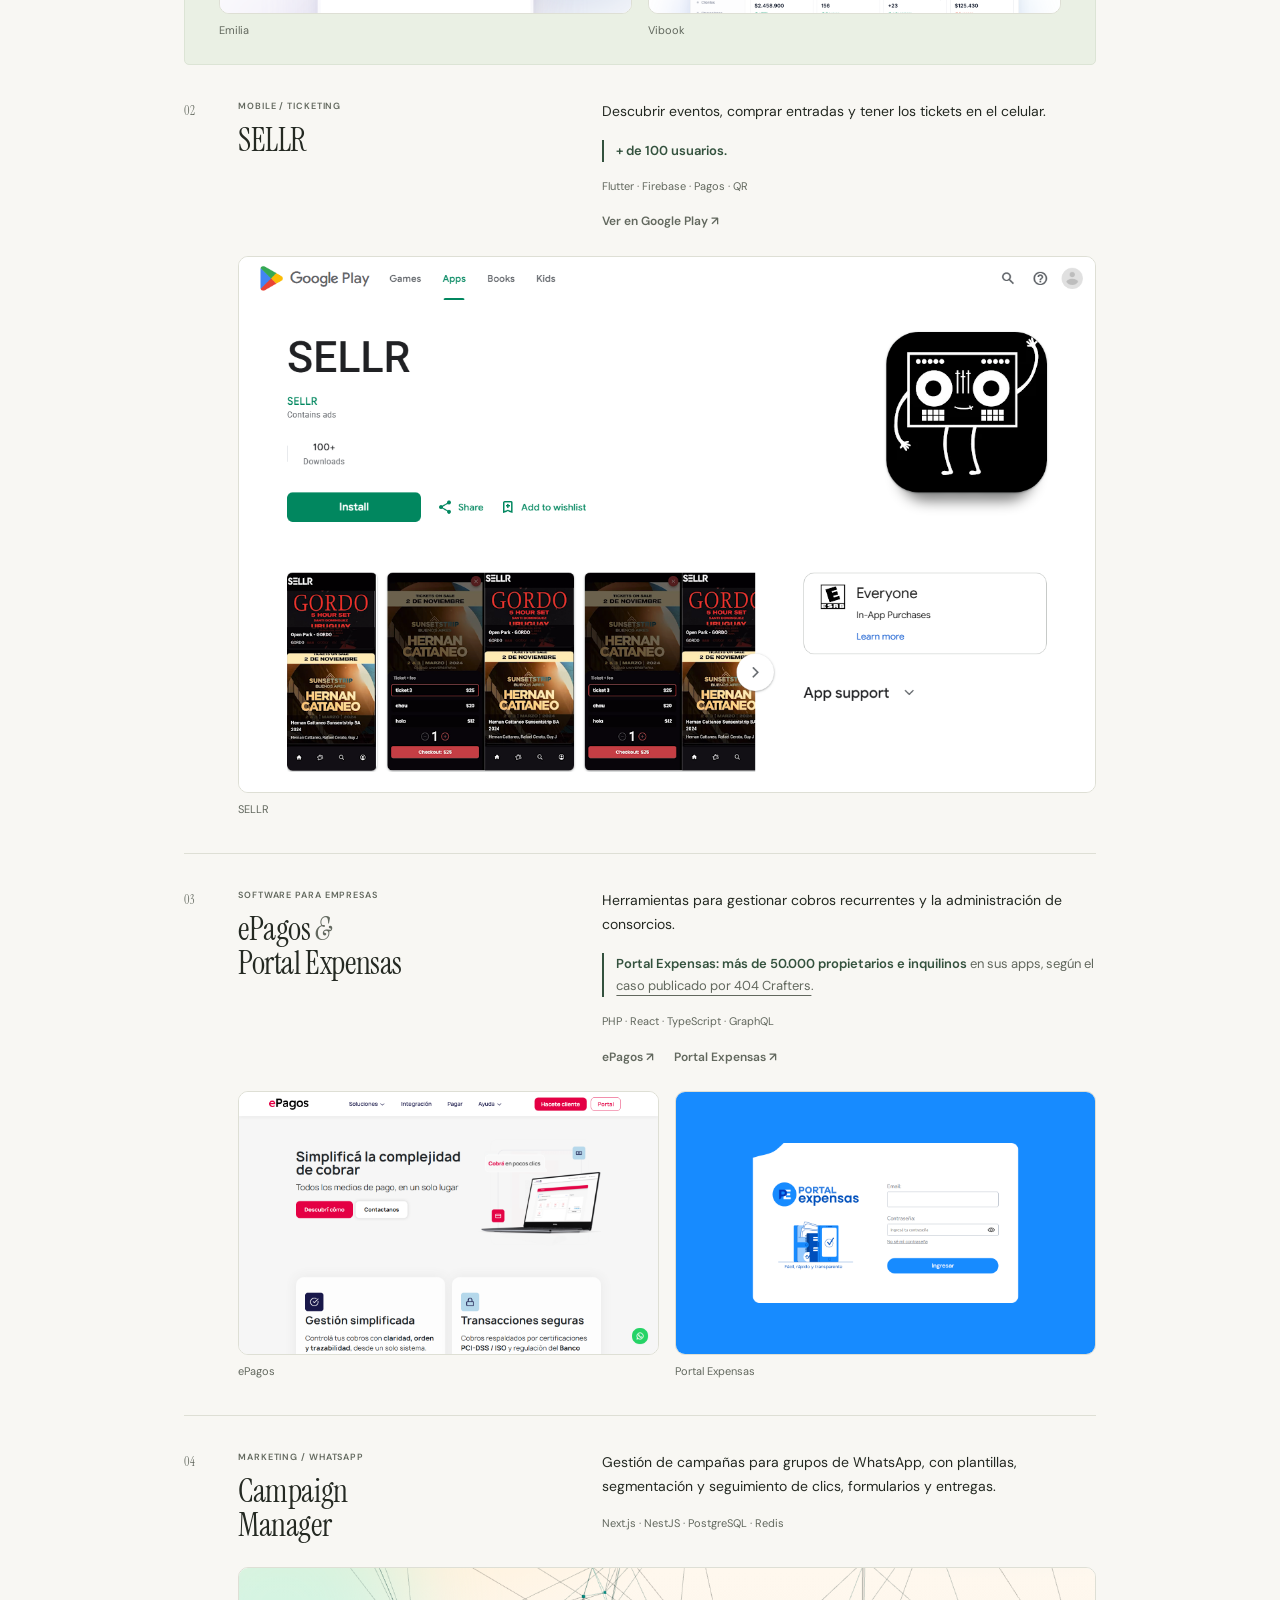
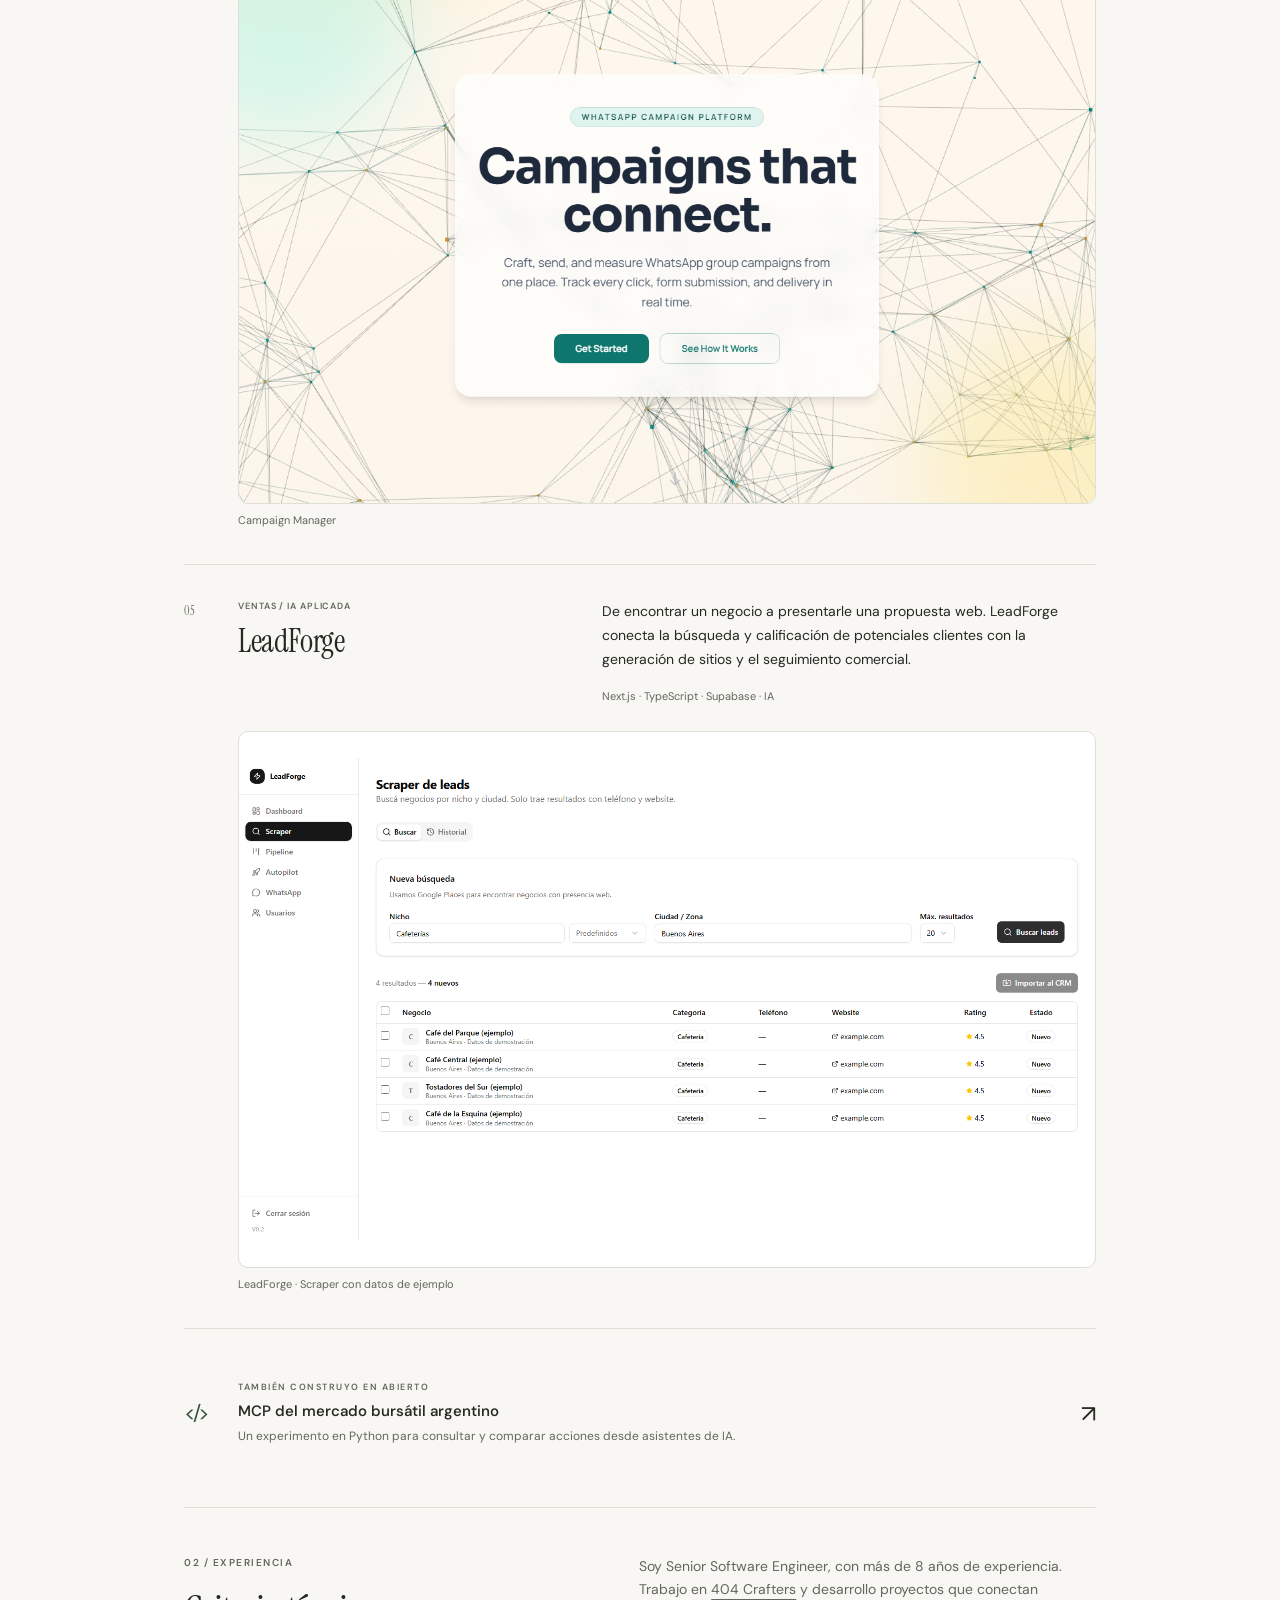
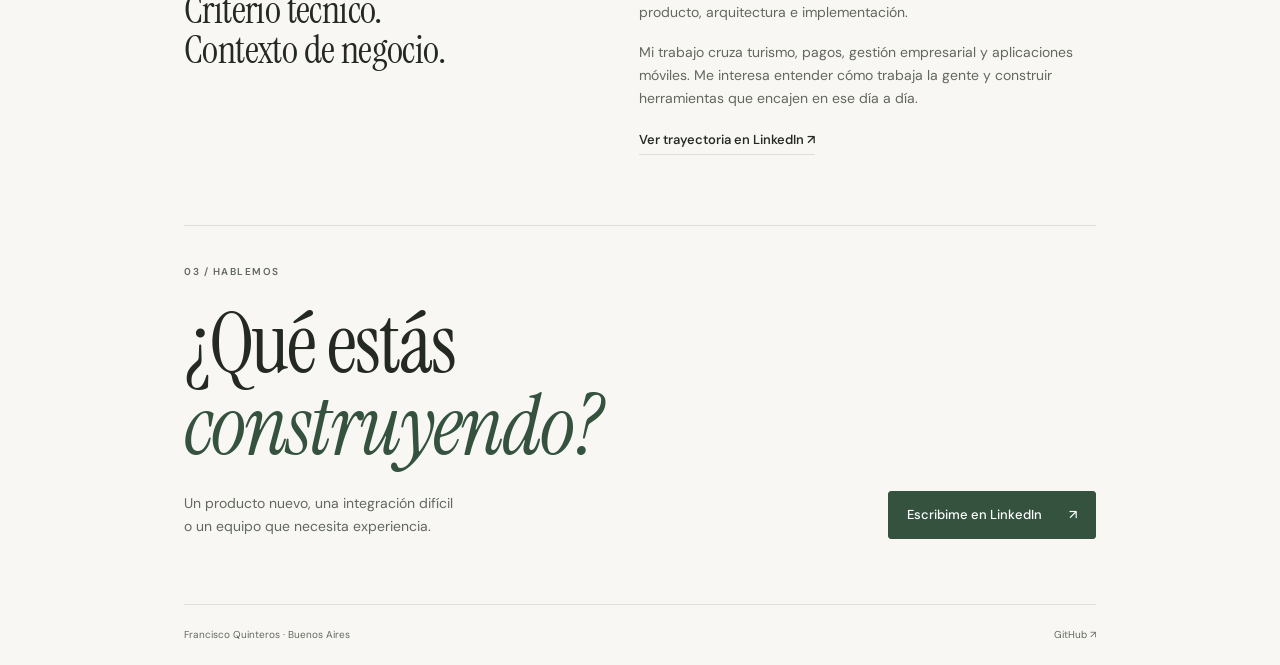
==== commit 6c93174c: "content: remove Vegan Map from portfolio" ====
--- a/index.html
+++ b/index.html
@@ -70,7 +70,7 @@
           <h3 id="emilia-titulo">Emilia <span class="ampersand">&</span> Vibook</h3>
           <p class="project-lead">Menos tareas manuales. Más tiempo para vender viajes.</p>
           <p>Vibook reúne clientes, ventas, operaciones y finanzas en un solo lugar. Emilia suma un asistente de IA que transforma consultas de vuelos y hoteles en cotizaciones, para que las agencias puedan acompañar al viajero desde la primera consulta hasta la gestión del viaje.</p>
-          
+
           <p class="project-metric"><strong>+ de 200 agencias</strong> ya probaron Vibook</p>
           <div class="project-bottom"><span class="stack">TypeScript · React · Node.js · PostgreSQL · IA</span><div class="project-links"><a href="https://emilia.vibook.ai/">Emilia <span aria-hidden="true">↗</span></a><a href="https://vibook.ai/">Vibook <span aria-hidden="true">↗</span></a></div></div>
         <div class="product-gallery"><figure><a href="images/products/emilia.png" aria-label="Ampliar imagen de Emilia"><img src="images/products/emilia.png" alt="Página pública de Emilia, asistente de viajes" width="1280" height="800" loading="lazy" decoding="async"></a><figcaption>Emilia</figcaption></figure><figure><a href="images/products/vibook.png" aria-label="Ampliar imagen de Vibook"><img src="images/products/vibook.png" alt="Página pública de Vibook y presentación de su CRM" width="1280" height="800" loading="lazy" decoding="async"></a><figcaption>Vibook</figcaption></figure></div>
@@ -80,7 +80,7 @@
           <div class="project-name"><p class="eyebrow">Mobile / Ticketing</p><h3 id="sellr-titulo">SELLR</h3></div>
           <div class="project-copy">
             <p>Descubrir eventos, comprar entradas y tener los tickets en el celular.</p>
-            
+
             <p class="project-metric"><strong>+ de 100 usuarios.</strong></p>
             <p class="stack">Flutter · Firebase · Pagos · QR</p>
             <div class="project-links"><a href="https://play.google.com/store/apps/details?id=com.sellrnow.sellr">Ver en Google Play <span aria-hidden="true">↗</span></a></div>
@@ -92,7 +92,7 @@
           <div class="project-name"><p class="eyebrow">Software para empresas</p><h3 id="pagos-titulo">ePagos <span class="small-amp">&</span> <br>Portal Expensas</h3></div>
           <div class="project-copy">
             <p>Herramientas para gestionar cobros recurrentes y la administración de consorcios.</p>
-            
+
             <p class="project-metric"><strong>Portal Expensas: más de 50.000 propietarios e inquilinos</strong> en sus apps, según el <a href="https://www.proyecto404.com/portfolio/portal-expensas/">caso publicado por 404 Crafters</a>.</p>
             <p class="stack">PHP · React · TypeScript · GraphQL</p>
             <div class="project-links"><a href="https://www.epagos.com/">ePagos <span aria-hidden="true">↗</span></a><a href="https://app.portalexpensas.com/">Portal Expensas <span aria-hidden="true">↗</span></a></div>
@@ -110,12 +110,6 @@
           <div class="project-name"><p class="eyebrow">Ventas / IA aplicada</p><h3 id="leadforge-titulo">LeadForge</h3></div>
           <div class="project-copy"><p>De encontrar un negocio a presentarle una propuesta web. LeadForge conecta la búsqueda y calificación de potenciales clientes con la generación de sitios y el seguimiento comercial.</p><p class="stack">Next.js · TypeScript · Supabase · IA</p></div>
           <div class="product-gallery"><figure><a href="images/products/leadforge.png" aria-label="Ampliar imagen de LeadForge"><img src="images/products/leadforge.png" alt="Scraper de LeadForge con una búsqueda de negocios y datos de ejemplo" width="1600" height="900" loading="lazy" decoding="async"></a><figcaption>LeadForge · Scraper con datos de ejemplo</figcaption></figure></div>
-        </article>
-        <article class="project-row" aria-labelledby="vegan-titulo">
-          <div class="project-index" aria-hidden="true">06</div>
-          <div class="project-name"><p class="eyebrow">Descubrimiento / Mapas</p><h3 id="vegan-titulo">Vegan Map</h3></div>
-          <div class="project-copy"><p>Encontrar dónde comer vegano, en un solo mapa. Reúne lugares de Google My Maps y los enriquece con descripciones basadas en reseñas para ayudar a elegir.</p><p class="stack">Next.js · React · Google Maps · OpenAI</p></div>
-          <div class="product-gallery"><figure><a href="images/products/vegan-map.png" aria-label="Ampliar imagen de Vegan Map"><img src="images/products/vegan-map.png" alt="Listado móvil de lugares y filtros en Vegan Map" width="390" height="800" loading="lazy" decoding="async"></a><figcaption>Vegan Map · Listado móvil</figcaption></figure></div>
         </article>
         <a class="open-source" href="https://github.com/franciscoquinteros/mcp-mercado-bursatil-argentino">
           <span class="code-mark" aria-hidden="true">&lt;/&gt;</span><span><span class="eyebrow">También construyo en abierto</span><strong>MCP del mercado bursátil argentino</strong><span class="oss-description">Un experimento en Python para consultar y comparar acciones desde asistentes de IA.</span></span><span class="oss-arrow" aria-hidden="true">↗</span>
--- a/css/portfolio.css
+++ b/css/portfolio.css
@@ -164,5 +164,3 @@
 .product-gallery a { display: block; border: 1px solid var(--line); border-radius: 10px; overflow: hidden; background: white; }
 .product-gallery img { display: block; width: 100%; height: auto; aspect-ratio: 8 / 5; object-fit: contain; }
 .product-gallery figcaption { margin-top: 7px; font-size: 11px; color: var(--muted); }
-
-.product-gallery img[src$="vegan-map.png"] { height: 440px; aspect-ratio: auto; }
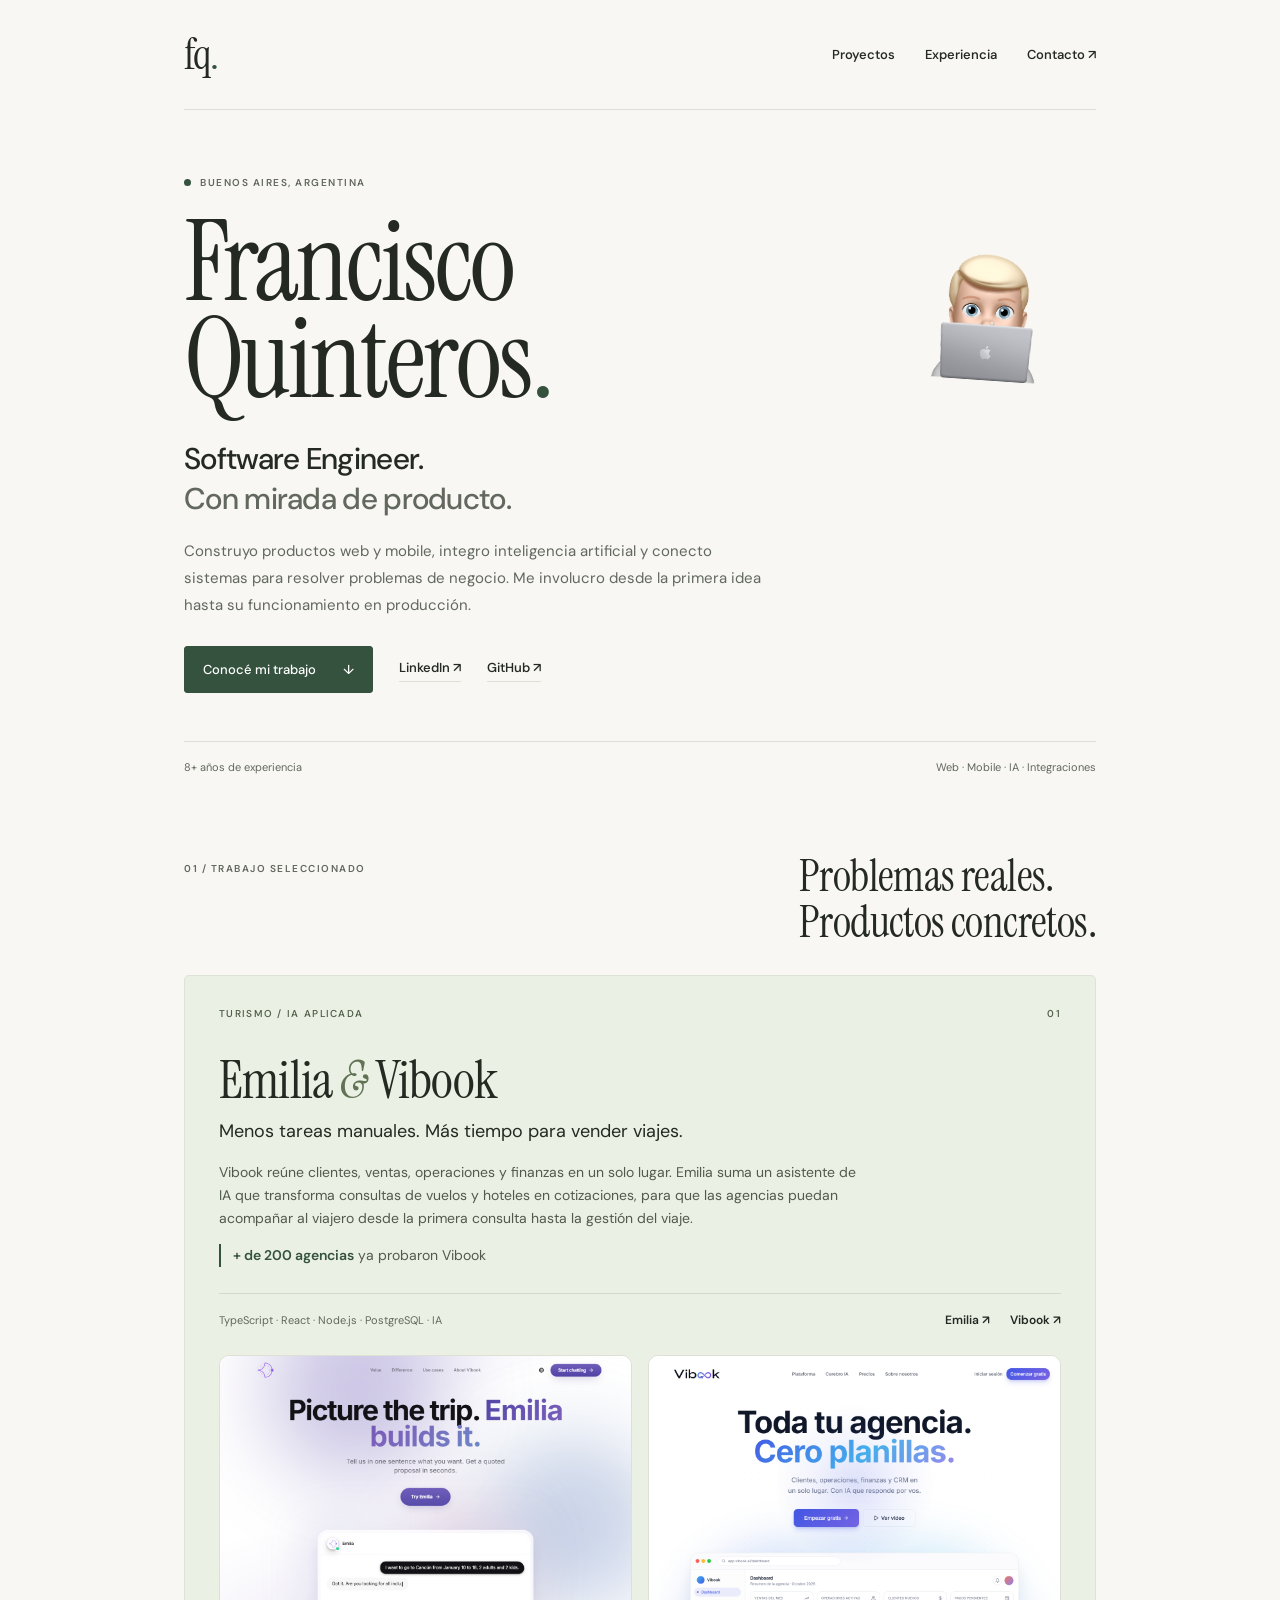
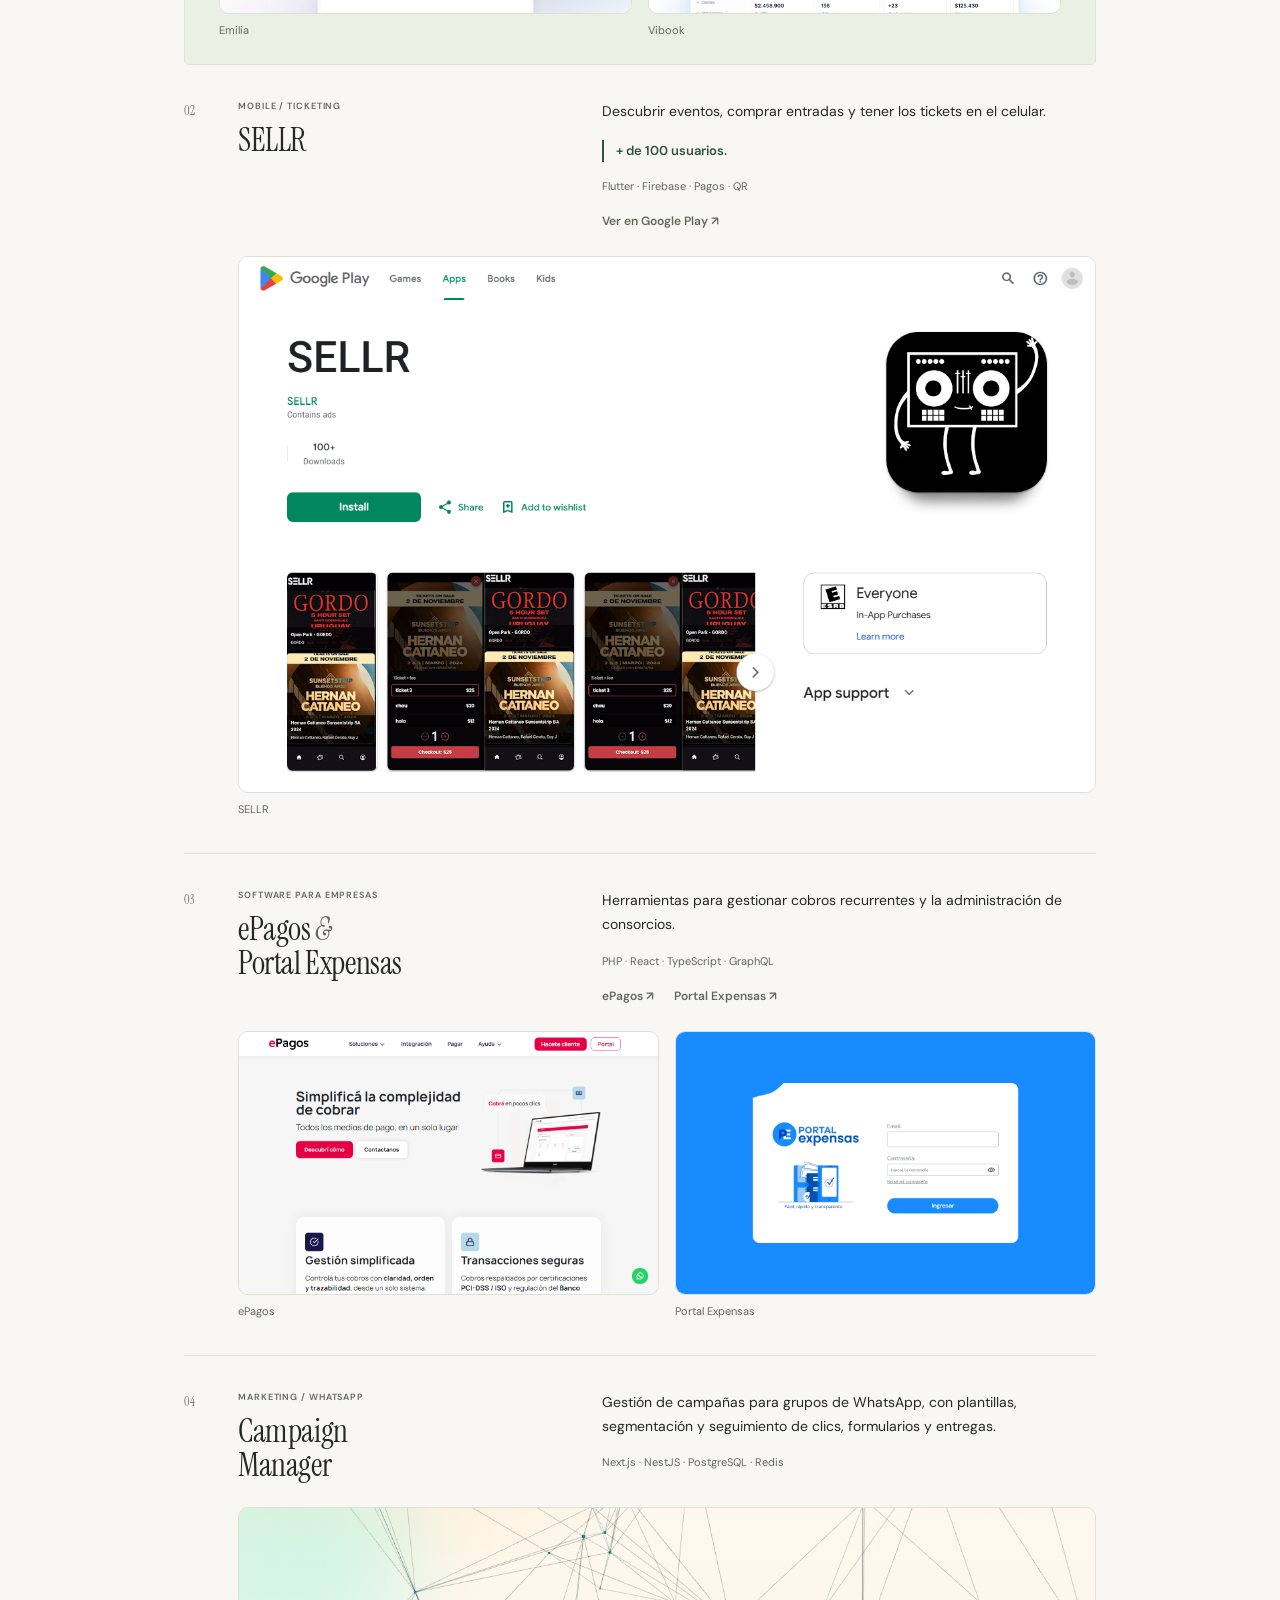
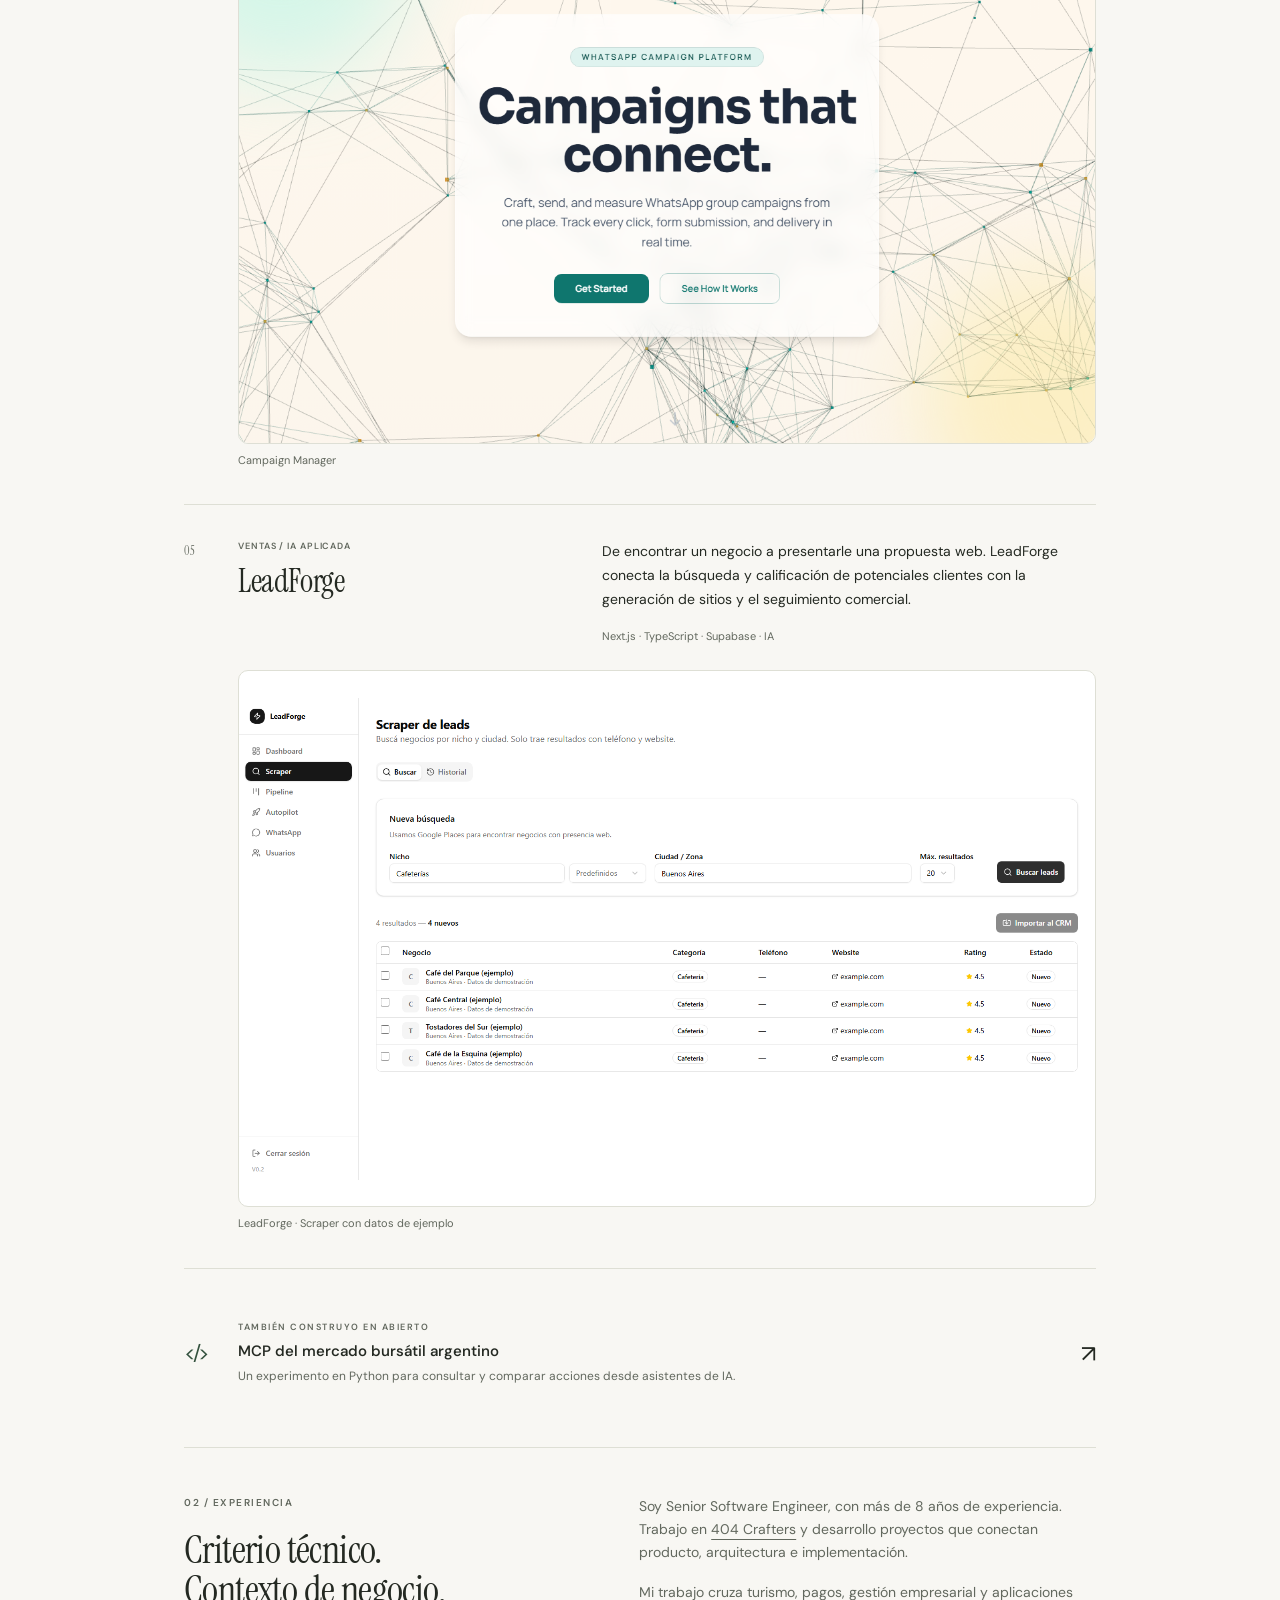
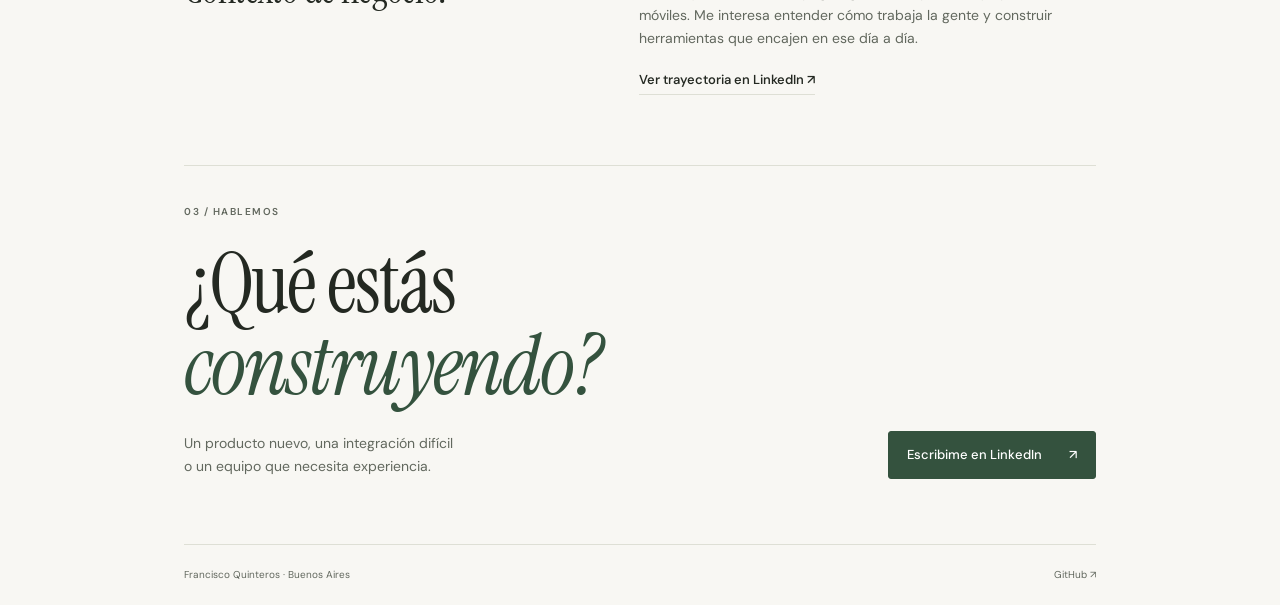
==== commit 49e77434: "Remove 404 client metric from portfolio" ====
--- a/index.html
+++ b/index.html
@@ -93,7 +93,6 @@
           <div class="project-copy">
             <p>Herramientas para gestionar cobros recurrentes y la administración de consorcios.</p>
 
-            <p class="project-metric"><strong>Portal Expensas: más de 50.000 propietarios e inquilinos</strong> en sus apps, según el <a href="https://www.proyecto404.com/portfolio/portal-expensas/">caso publicado por 404 Crafters</a>.</p>
             <p class="stack">PHP · React · TypeScript · GraphQL</p>
             <div class="project-links"><a href="https://www.epagos.com/">ePagos <span aria-hidden="true">↗</span></a><a href="https://app.portalexpensas.com/">Portal Expensas <span aria-hidden="true">↗</span></a></div>
           </div>
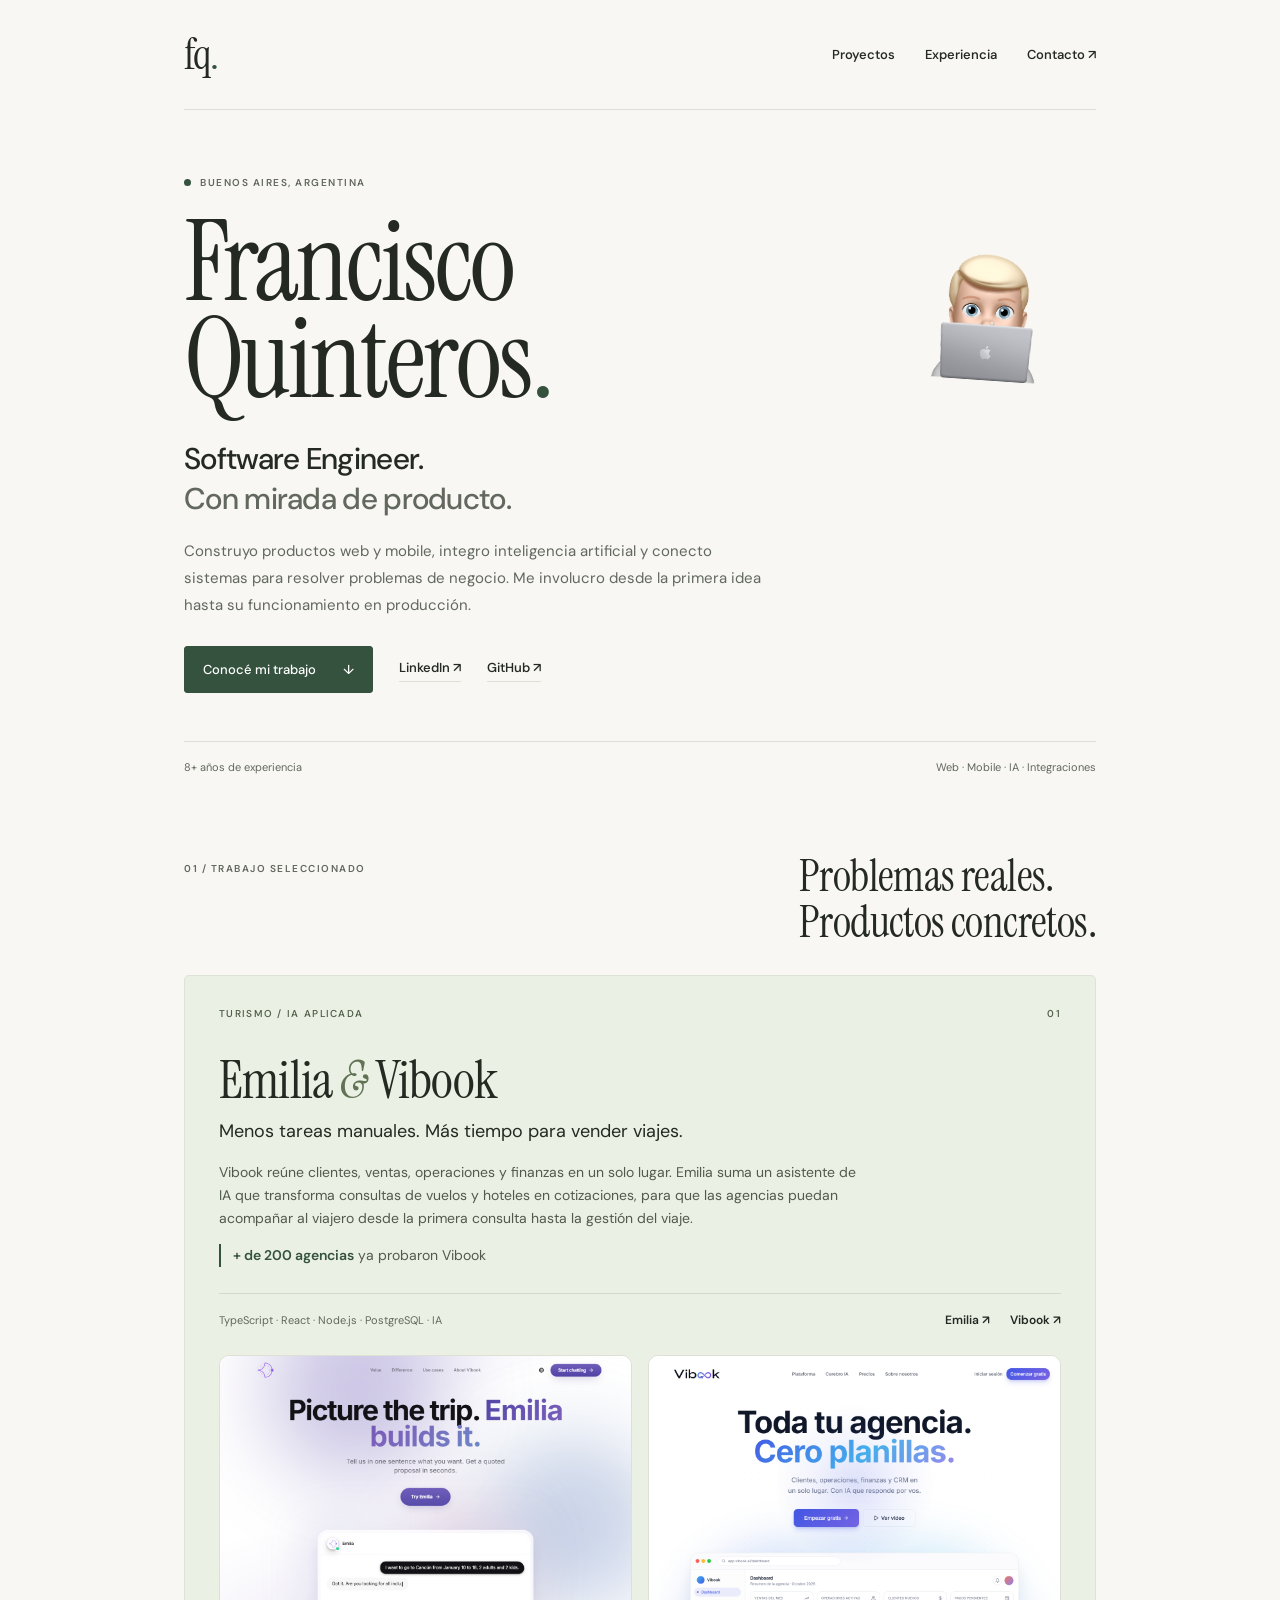
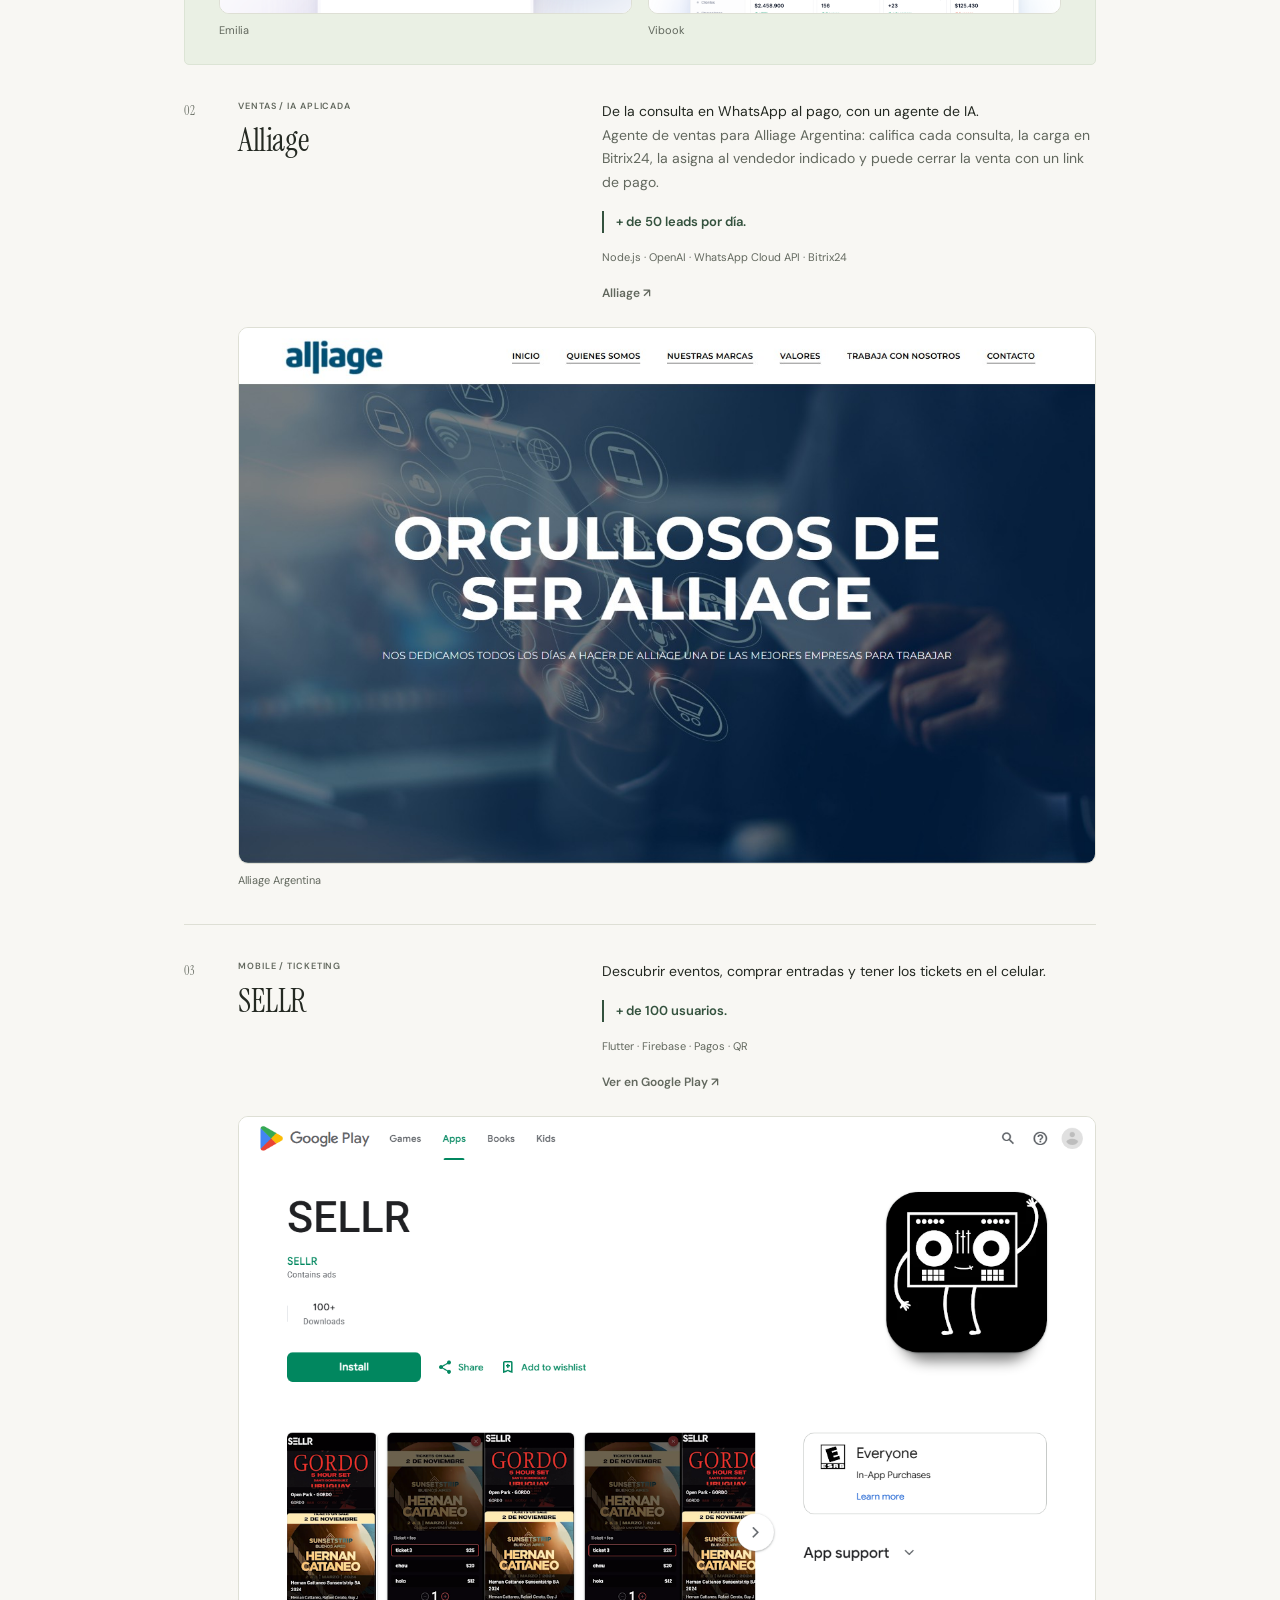
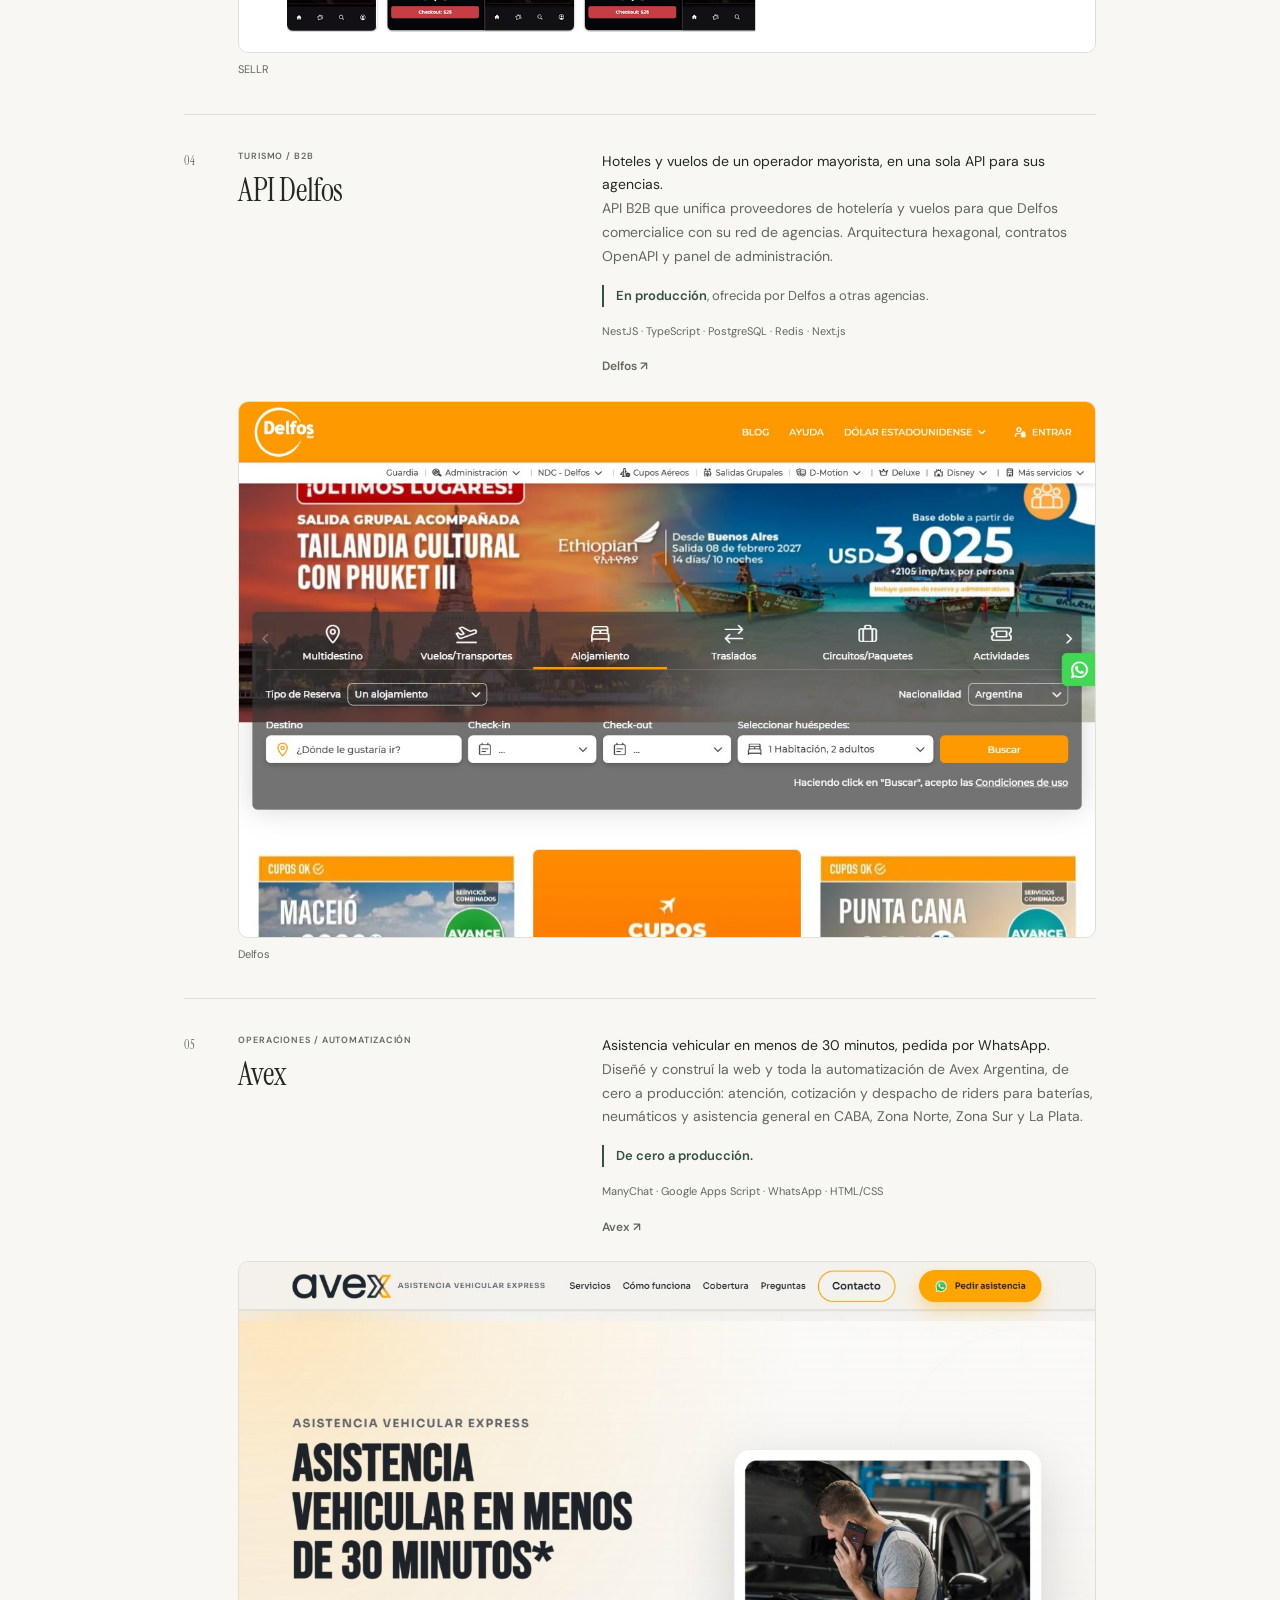
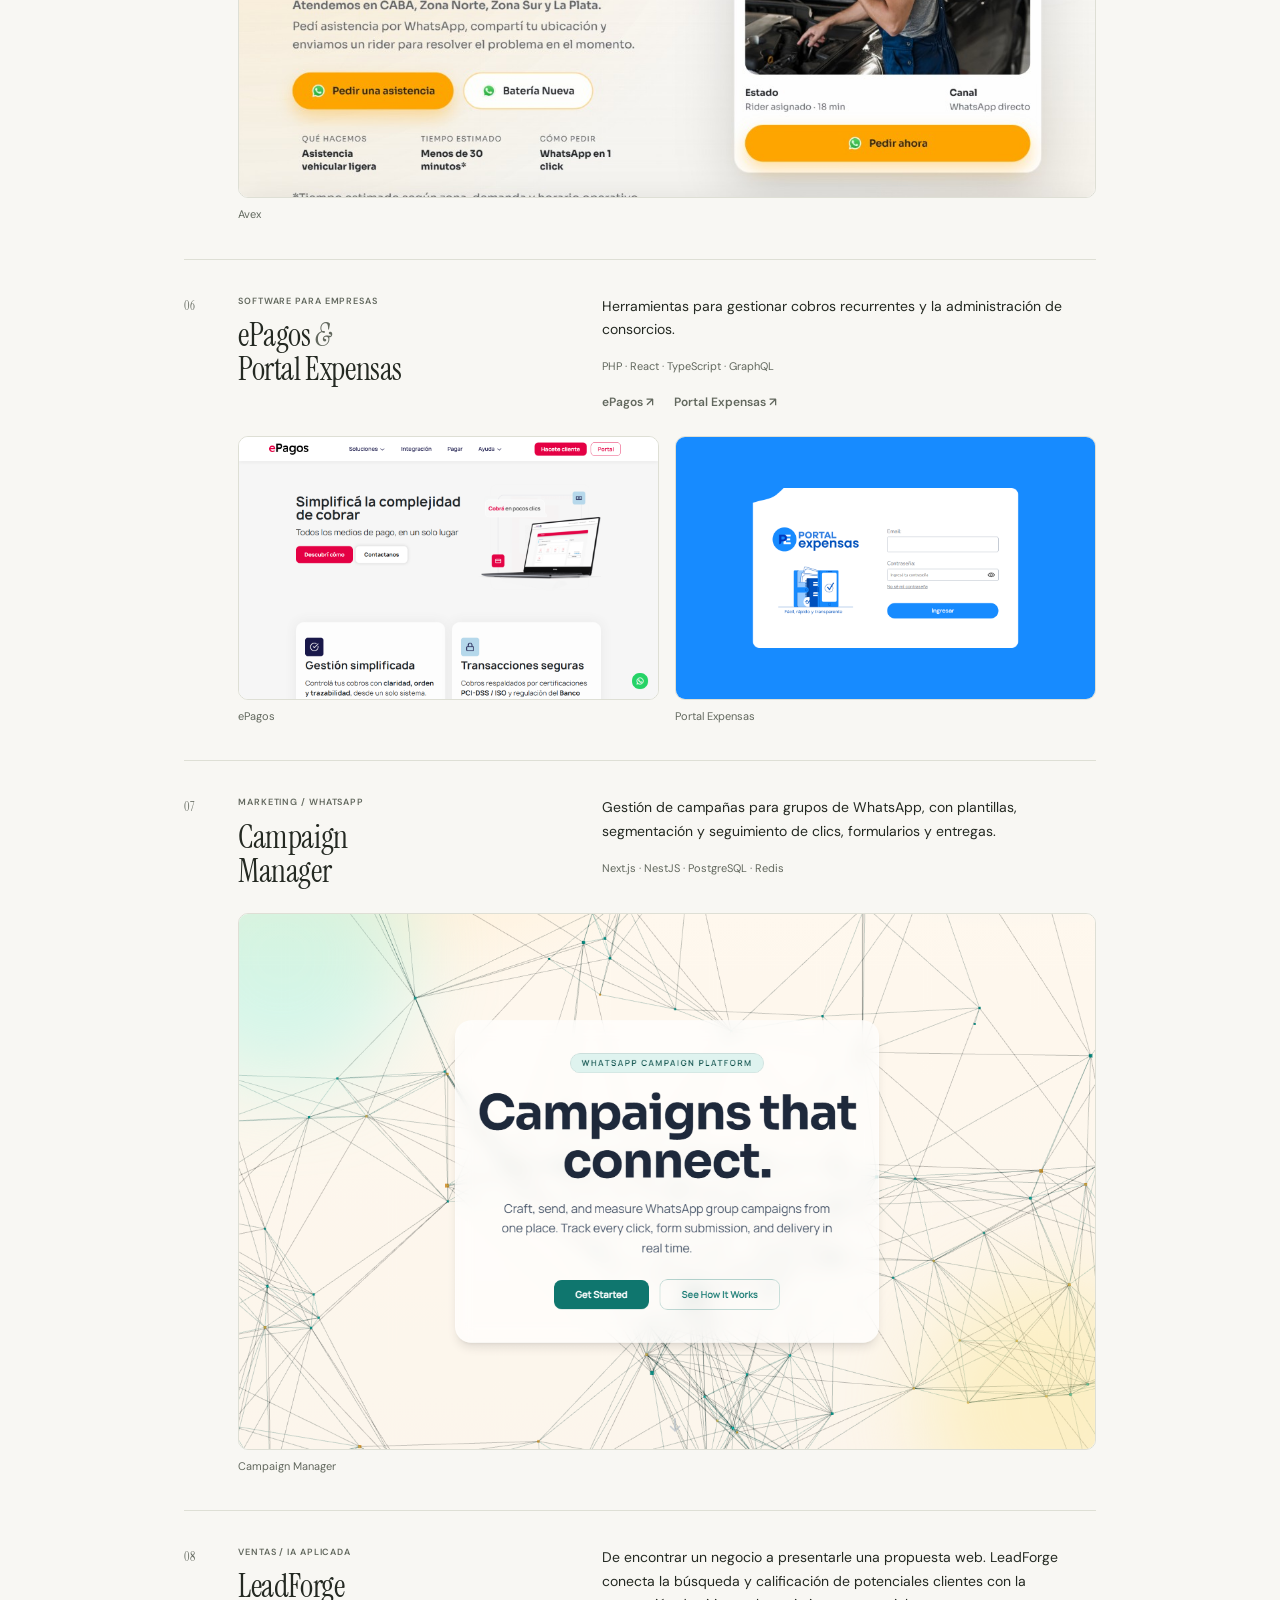
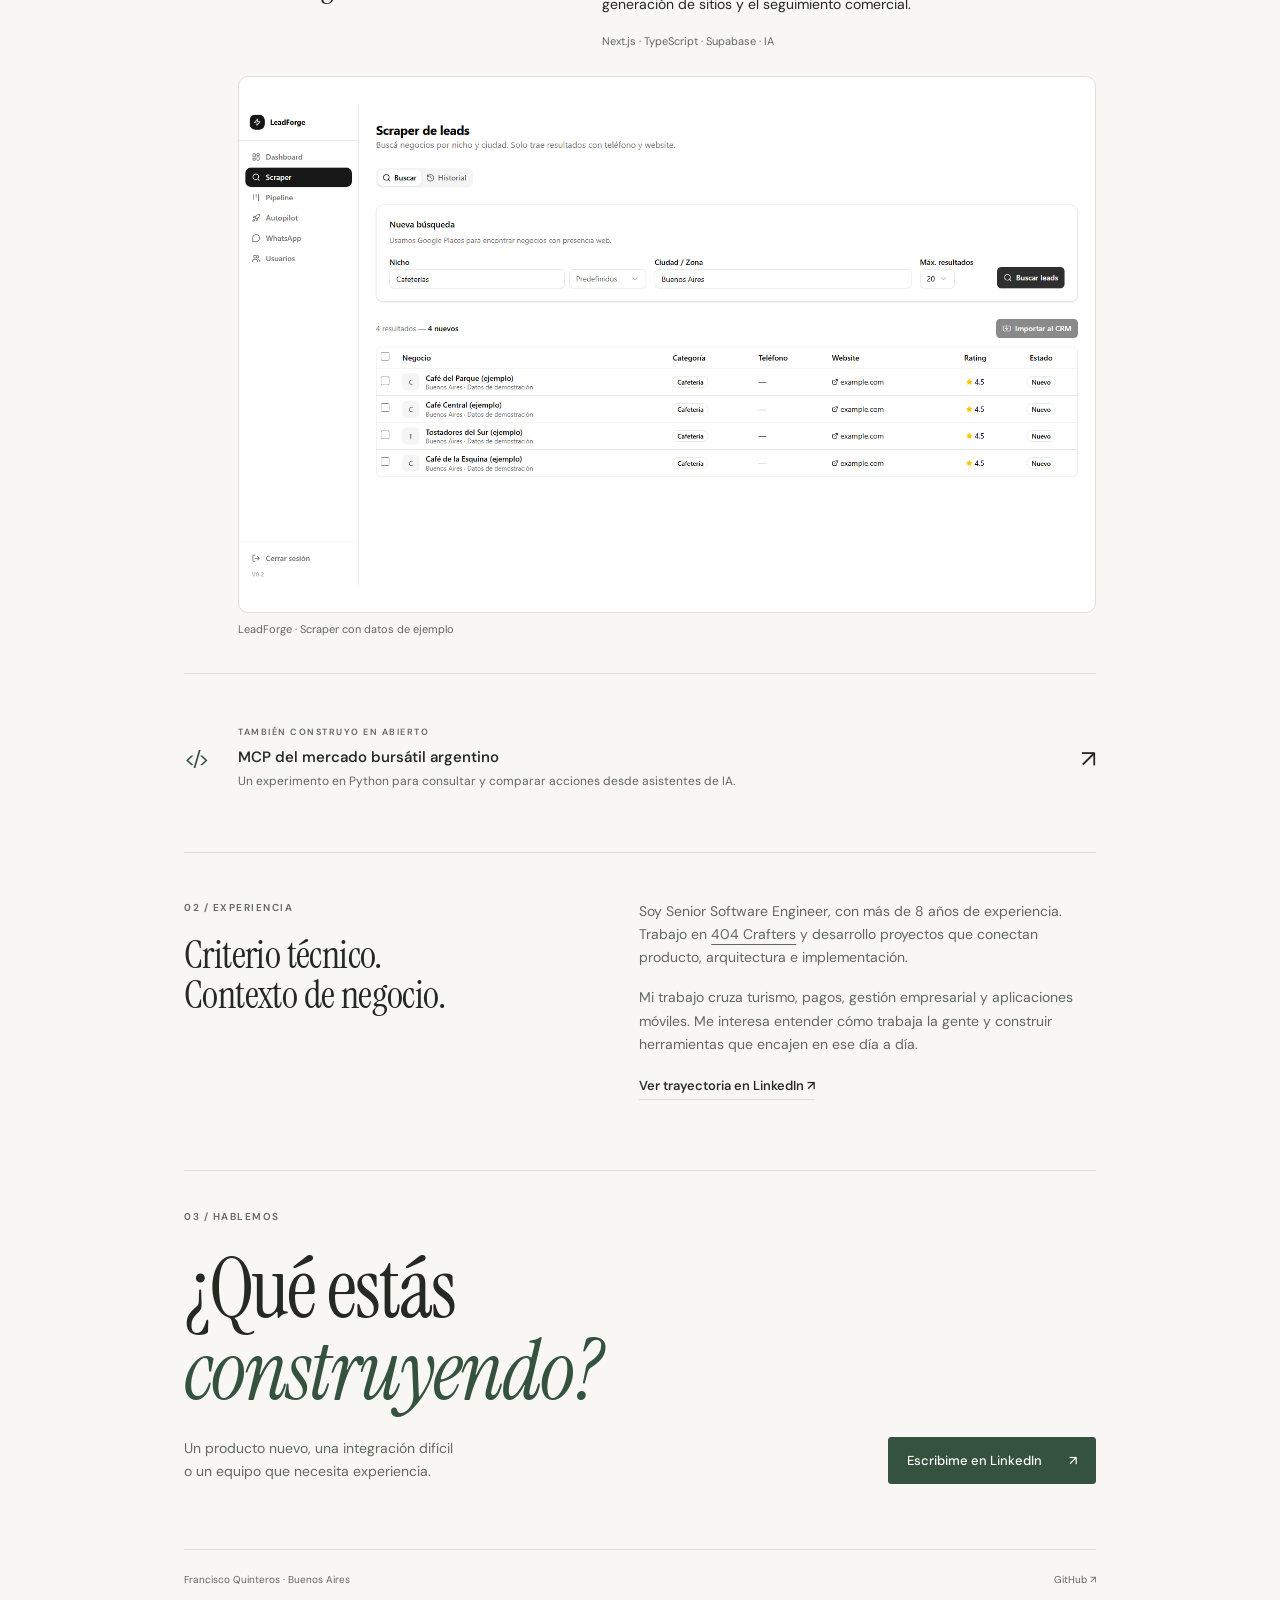
==== commit ad5ca34a: "Agrega Alliage, API Delfos y Avex al portfolio con capturas" ====
--- a/index.html
+++ b/index.html
@@ -75,8 +75,20 @@
           <div class="project-bottom"><span class="stack">TypeScript · React · Node.js · PostgreSQL · IA</span><div class="project-links"><a href="https://emilia.vibook.ai/">Emilia <span aria-hidden="true">↗</span></a><a href="https://vibook.ai/">Vibook <span aria-hidden="true">↗</span></a></div></div>
         <div class="product-gallery"><figure><a href="images/products/emilia.png" aria-label="Ampliar imagen de Emilia"><img src="images/products/emilia.png" alt="Página pública de Emilia, asistente de viajes" width="1280" height="800" loading="lazy" decoding="async"></a><figcaption>Emilia</figcaption></figure><figure><a href="images/products/vibook.png" aria-label="Ampliar imagen de Vibook"><img src="images/products/vibook.png" alt="Página pública de Vibook y presentación de su CRM" width="1280" height="800" loading="lazy" decoding="async"></a><figcaption>Vibook</figcaption></figure></div>
         </article>
+        <article class="project-row" aria-labelledby="alliage-titulo">
+          <div class="project-index" aria-hidden="true">02</div>
+          <div class="project-name"><p class="eyebrow">Ventas / IA aplicada</p><h3 id="alliage-titulo">Alliage</h3></div>
+          <div class="project-copy">
+            <p>De la consulta en WhatsApp al pago, con un agente de IA.</p>
+            <p>Agente de ventas para Alliage Argentina: califica cada consulta, la carga en Bitrix24, la asigna al vendedor indicado y puede cerrar la venta con un link de pago.</p>
+            <p class="project-metric"><strong>+ de 50 leads por día.</strong></p>
+            <p class="stack">Node.js · OpenAI · WhatsApp Cloud API · Bitrix24</p>
+            <div class="project-links"><a href="https://alliageargentina.com/">Alliage <span aria-hidden="true">↗</span></a></div>
+          </div>
+        <div class="product-gallery"><figure><a href="images/products/alliage.jpg" aria-label="Ampliar imagen de Alliage"><img src="images/products/alliage.jpg" alt="Página pública de Alliage Argentina" width="1280" height="800" loading="lazy" decoding="async"></a><figcaption>Alliage Argentina</figcaption></figure></div>
+        </article>
         <article class="project-row" aria-labelledby="sellr-titulo">
-          <div class="project-index" aria-hidden="true">02</div>
+          <div class="project-index" aria-hidden="true">03</div>
           <div class="project-name"><p class="eyebrow">Mobile / Ticketing</p><h3 id="sellr-titulo">SELLR</h3></div>
           <div class="project-copy">
             <p>Descubrir eventos, comprar entradas y tener los tickets en el celular.</p>
@@ -87,8 +99,32 @@
           </div>
         <div class="product-gallery"><figure><a href="images/products/sellr.png" aria-label="Ampliar imagen de SELLR"><img src="images/products/sellr.png" alt="Ficha oficial de SELLR con capturas de eventos y compra de entradas" width="1280" height="800" loading="lazy" decoding="async"></a><figcaption>SELLR</figcaption></figure></div>
         </article>
+        <article class="project-row" aria-labelledby="delfos-titulo">
+          <div class="project-index" aria-hidden="true">04</div>
+          <div class="project-name"><p class="eyebrow">Turismo / B2B</p><h3 id="delfos-titulo">API Delfos</h3></div>
+          <div class="project-copy">
+            <p>Hoteles y vuelos de un operador mayorista, en una sola API para sus agencias.</p>
+            <p>API B2B que unifica proveedores de hotelería y vuelos para que Delfos comercialice con su red de agencias. Arquitectura hexagonal, contratos OpenAPI y panel de administración.</p>
+            <p class="project-metric"><strong>En producción</strong>, ofrecida por Delfos a otras agencias.</p>
+            <p class="stack">NestJS · TypeScript · PostgreSQL · Redis · Next.js</p>
+            <div class="project-links"><a href="https://www.delfos.tur.ar/">Delfos <span aria-hidden="true">↗</span></a></div>
+          </div>
+        <div class="product-gallery"><figure><a href="images/products/delfos.jpg" aria-label="Ampliar imagen de Delfos"><img src="images/products/delfos.jpg" alt="Página pública de Delfos con su buscador de viajes" width="1280" height="800" loading="lazy" decoding="async"></a><figcaption>Delfos</figcaption></figure></div>
+        </article>
+        <article class="project-row" aria-labelledby="avex-titulo">
+          <div class="project-index" aria-hidden="true">05</div>
+          <div class="project-name"><p class="eyebrow">Operaciones / Automatización</p><h3 id="avex-titulo">Avex</h3></div>
+          <div class="project-copy">
+            <p>Asistencia vehicular en menos de 30 minutos, pedida por WhatsApp.</p>
+            <p>Diseñé y construí la web y toda la automatización de Avex Argentina, de cero a producción: atención, cotización y despacho de riders para baterías, neumáticos y asistencia general en CABA, Zona Norte, Zona Sur y La Plata.</p>
+            <p class="project-metric"><strong>De cero a producción.</strong></p>
+            <p class="stack">ManyChat · Google Apps Script · WhatsApp · HTML/CSS</p>
+            <div class="project-links"><a href="https://avexargentina.com/">Avex <span aria-hidden="true">↗</span></a></div>
+          </div>
+        <div class="product-gallery"><figure><a href="images/products/avex.jpg" aria-label="Ampliar imagen de Avex"><img src="images/products/avex.jpg" alt="Web de Avex con el pedido de asistencia por WhatsApp" width="1280" height="800" loading="lazy" decoding="async"></a><figcaption>Avex</figcaption></figure></div>
+        </article>
         <article class="project-row" aria-labelledby="pagos-titulo">
-          <div class="project-index" aria-hidden="true">03</div>
+          <div class="project-index" aria-hidden="true">06</div>
           <div class="project-name"><p class="eyebrow">Software para empresas</p><h3 id="pagos-titulo">ePagos <span class="small-amp">&</span> <br>Portal Expensas</h3></div>
           <div class="project-copy">
             <p>Herramientas para gestionar cobros recurrentes y la administración de consorcios.</p>
@@ -99,13 +135,13 @@
         <div class="product-gallery"><figure><a href="images/products/epagos.png" aria-label="Ampliar imagen de ePagos"><img src="images/products/epagos.png" alt="Página pública de ePagos y su plataforma de cobros" width="1280" height="800" loading="lazy" decoding="async"></a><figcaption>ePagos</figcaption></figure><figure><a href="images/products/portal.png" aria-label="Ampliar imagen de Portal Expensas"><img src="images/products/portal.png" alt="Pantalla de acceso de Portal Expensas" width="1280" height="800" loading="lazy" decoding="async"></a><figcaption>Portal Expensas</figcaption></figure></div>
         </article>
         <article class="project-row" aria-labelledby="campaign-titulo">
-          <div class="project-index" aria-hidden="true">04</div>
+          <div class="project-index" aria-hidden="true">07</div>
           <div class="project-name"><p class="eyebrow">Marketing / WhatsApp</p><h3 id="campaign-titulo">Campaign <br>Manager</h3></div>
           <div class="project-copy"><p>Gestión de campañas para grupos de WhatsApp, con plantillas, segmentación y seguimiento de clics, formularios y entregas.</p><p class="stack">Next.js · NestJS · PostgreSQL · Redis</p></div>
         <div class="product-gallery"><figure><a href="images/products/campaign.png" aria-label="Ampliar imagen de Campaign Manager"><img src="images/products/campaign.png" alt="Página de presentación de Campaign Manager ejecutada en una copia local" width="1280" height="800" loading="lazy" decoding="async"></a><figcaption>Campaign Manager</figcaption></figure></div>
         </article>
         <article class="project-row" aria-labelledby="leadforge-titulo">
-          <div class="project-index" aria-hidden="true">05</div>
+          <div class="project-index" aria-hidden="true">08</div>
           <div class="project-name"><p class="eyebrow">Ventas / IA aplicada</p><h3 id="leadforge-titulo">LeadForge</h3></div>
           <div class="project-copy"><p>De encontrar un negocio a presentarle una propuesta web. LeadForge conecta la búsqueda y calificación de potenciales clientes con la generación de sitios y el seguimiento comercial.</p><p class="stack">Next.js · TypeScript · Supabase · IA</p></div>
           <div class="product-gallery"><figure><a href="images/products/leadforge.png" aria-label="Ampliar imagen de LeadForge"><img src="images/products/leadforge.png" alt="Scraper de LeadForge con una búsqueda de negocios y datos de ejemplo" width="1600" height="900" loading="lazy" decoding="async"></a><figcaption>LeadForge · Scraper con datos de ejemplo</figcaption></figure></div>
